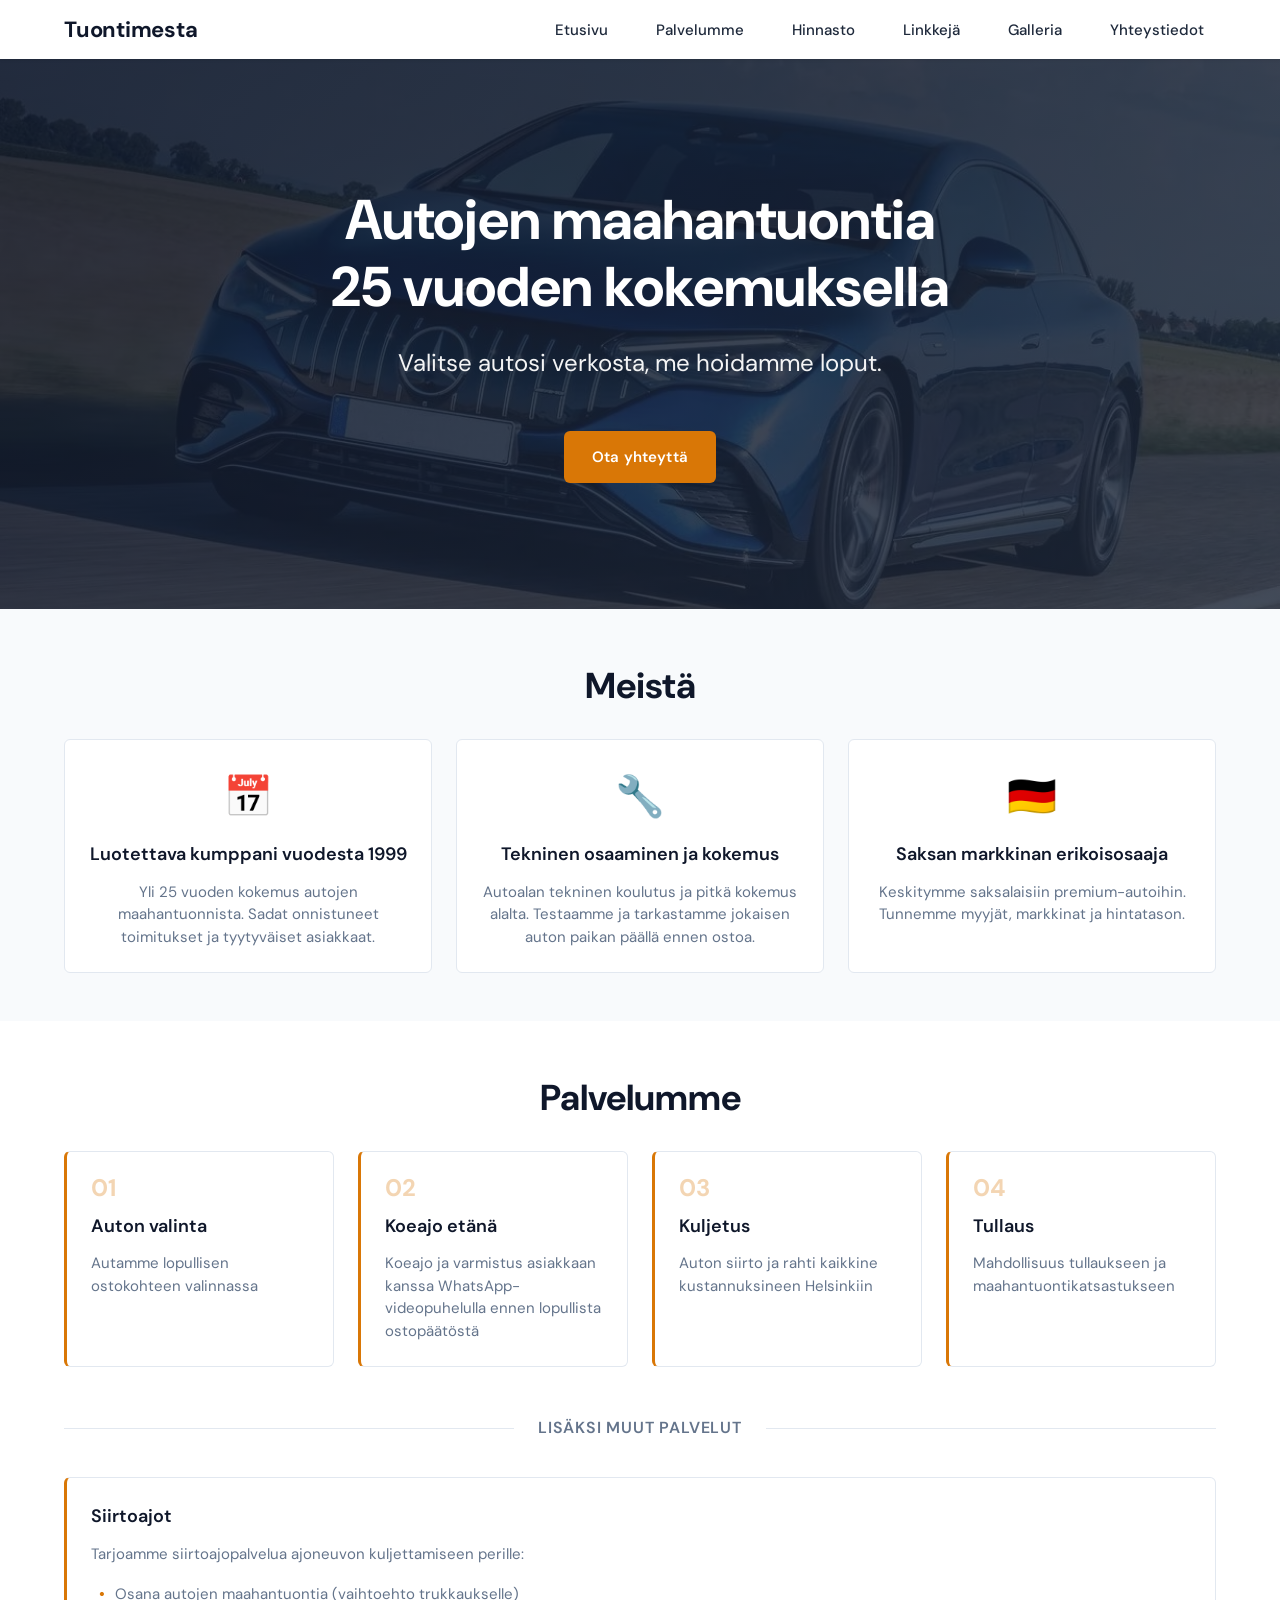
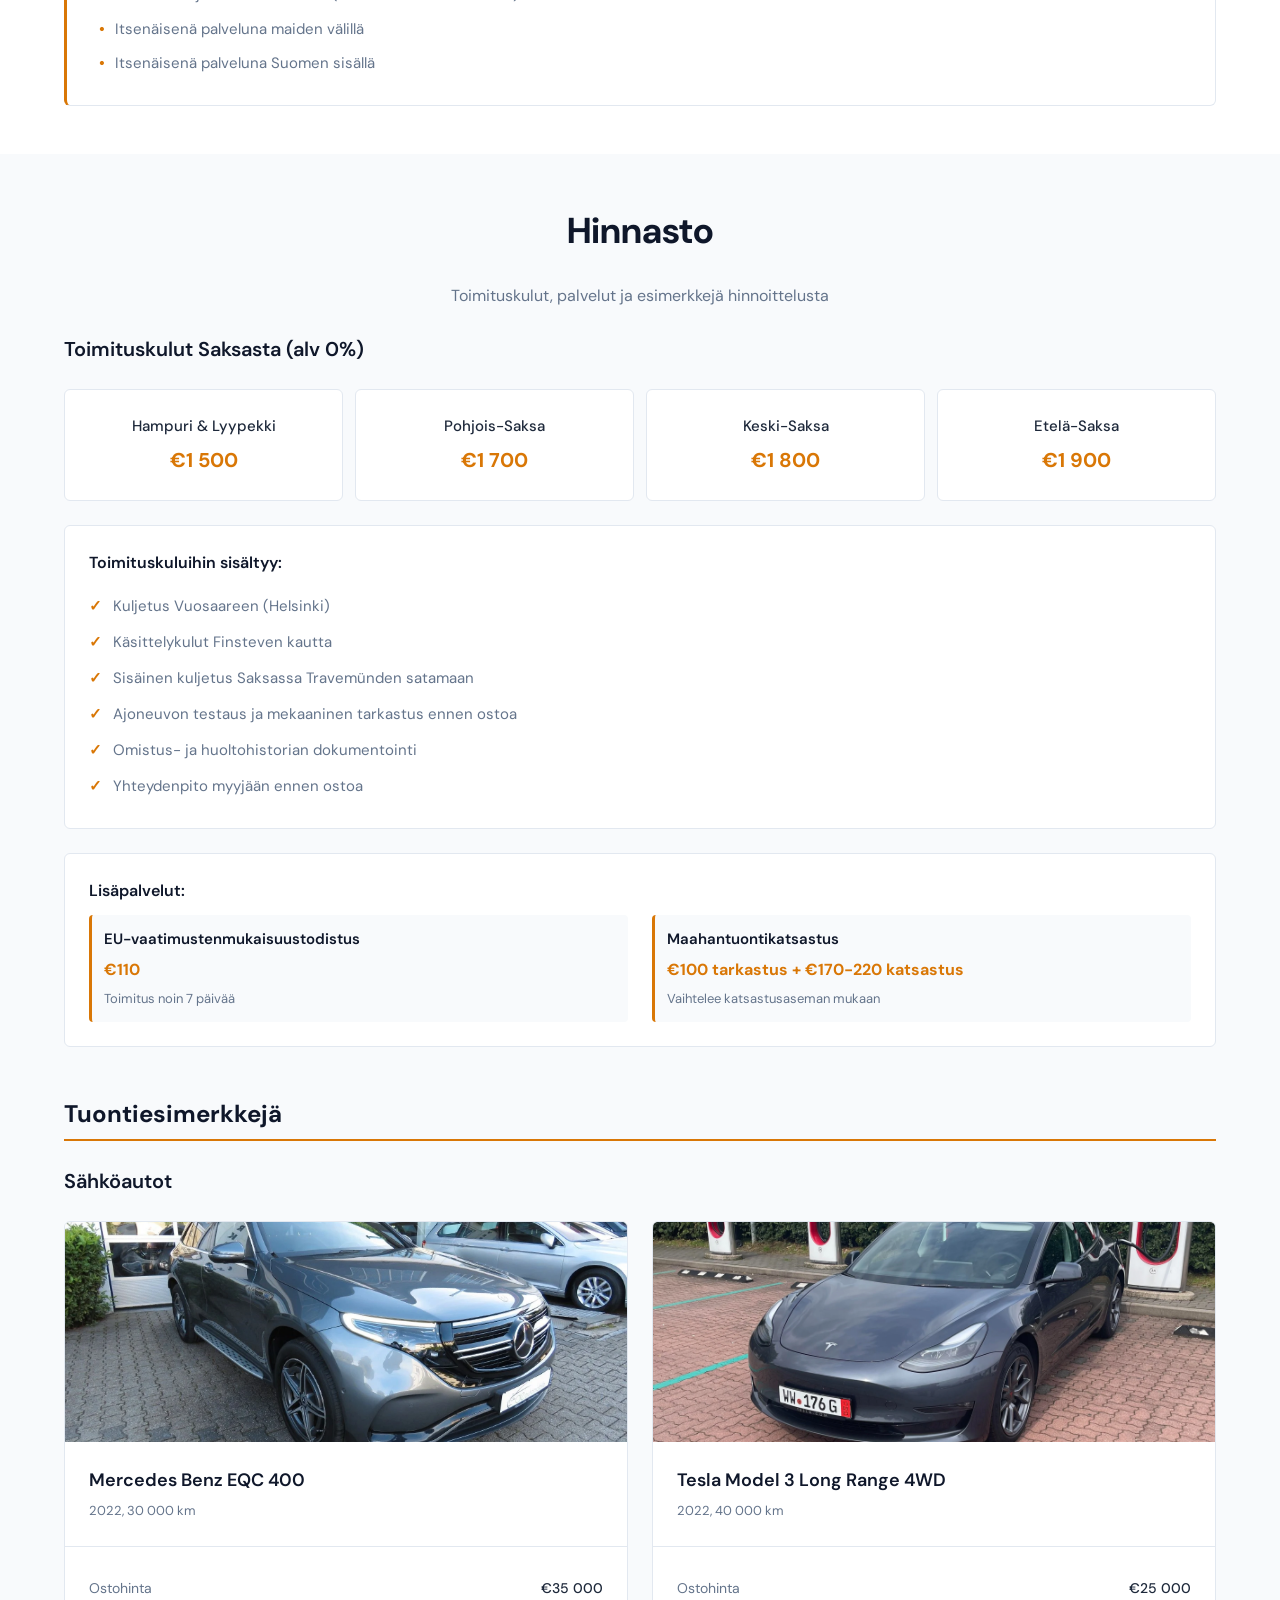
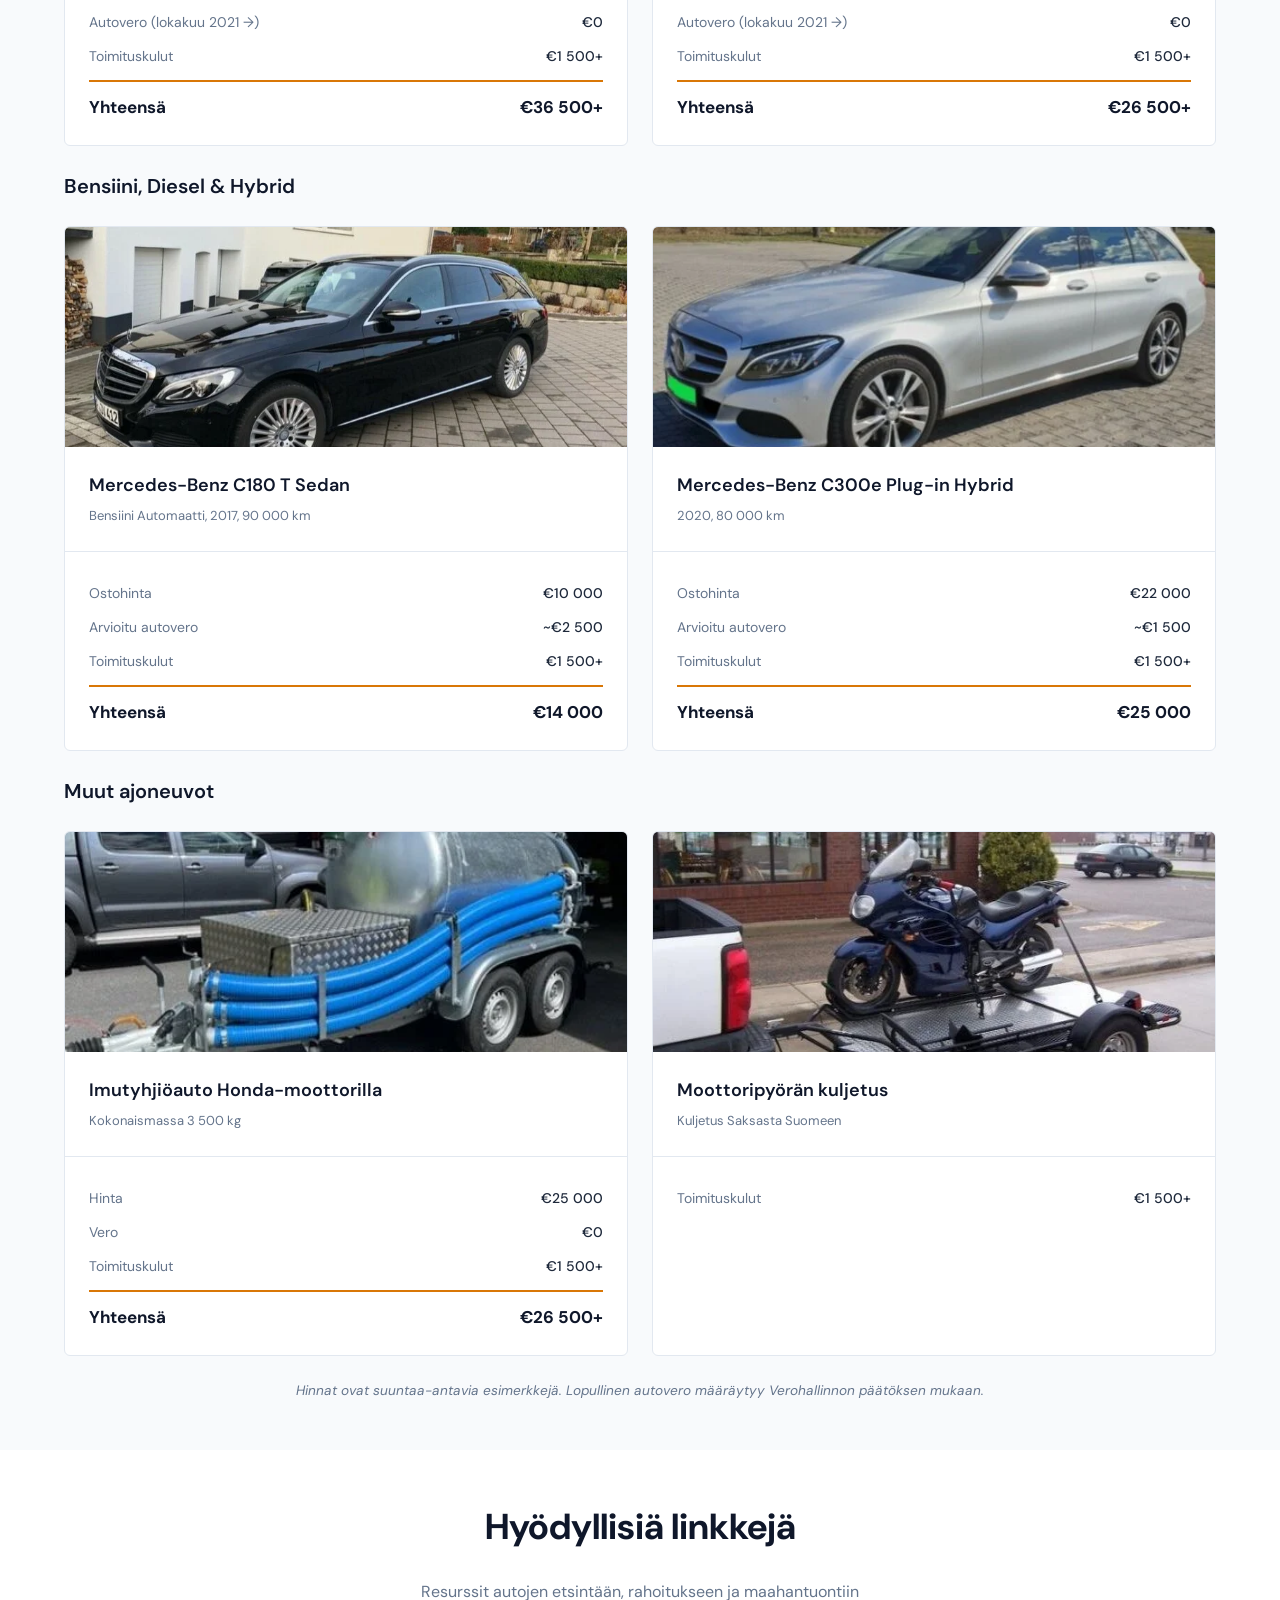
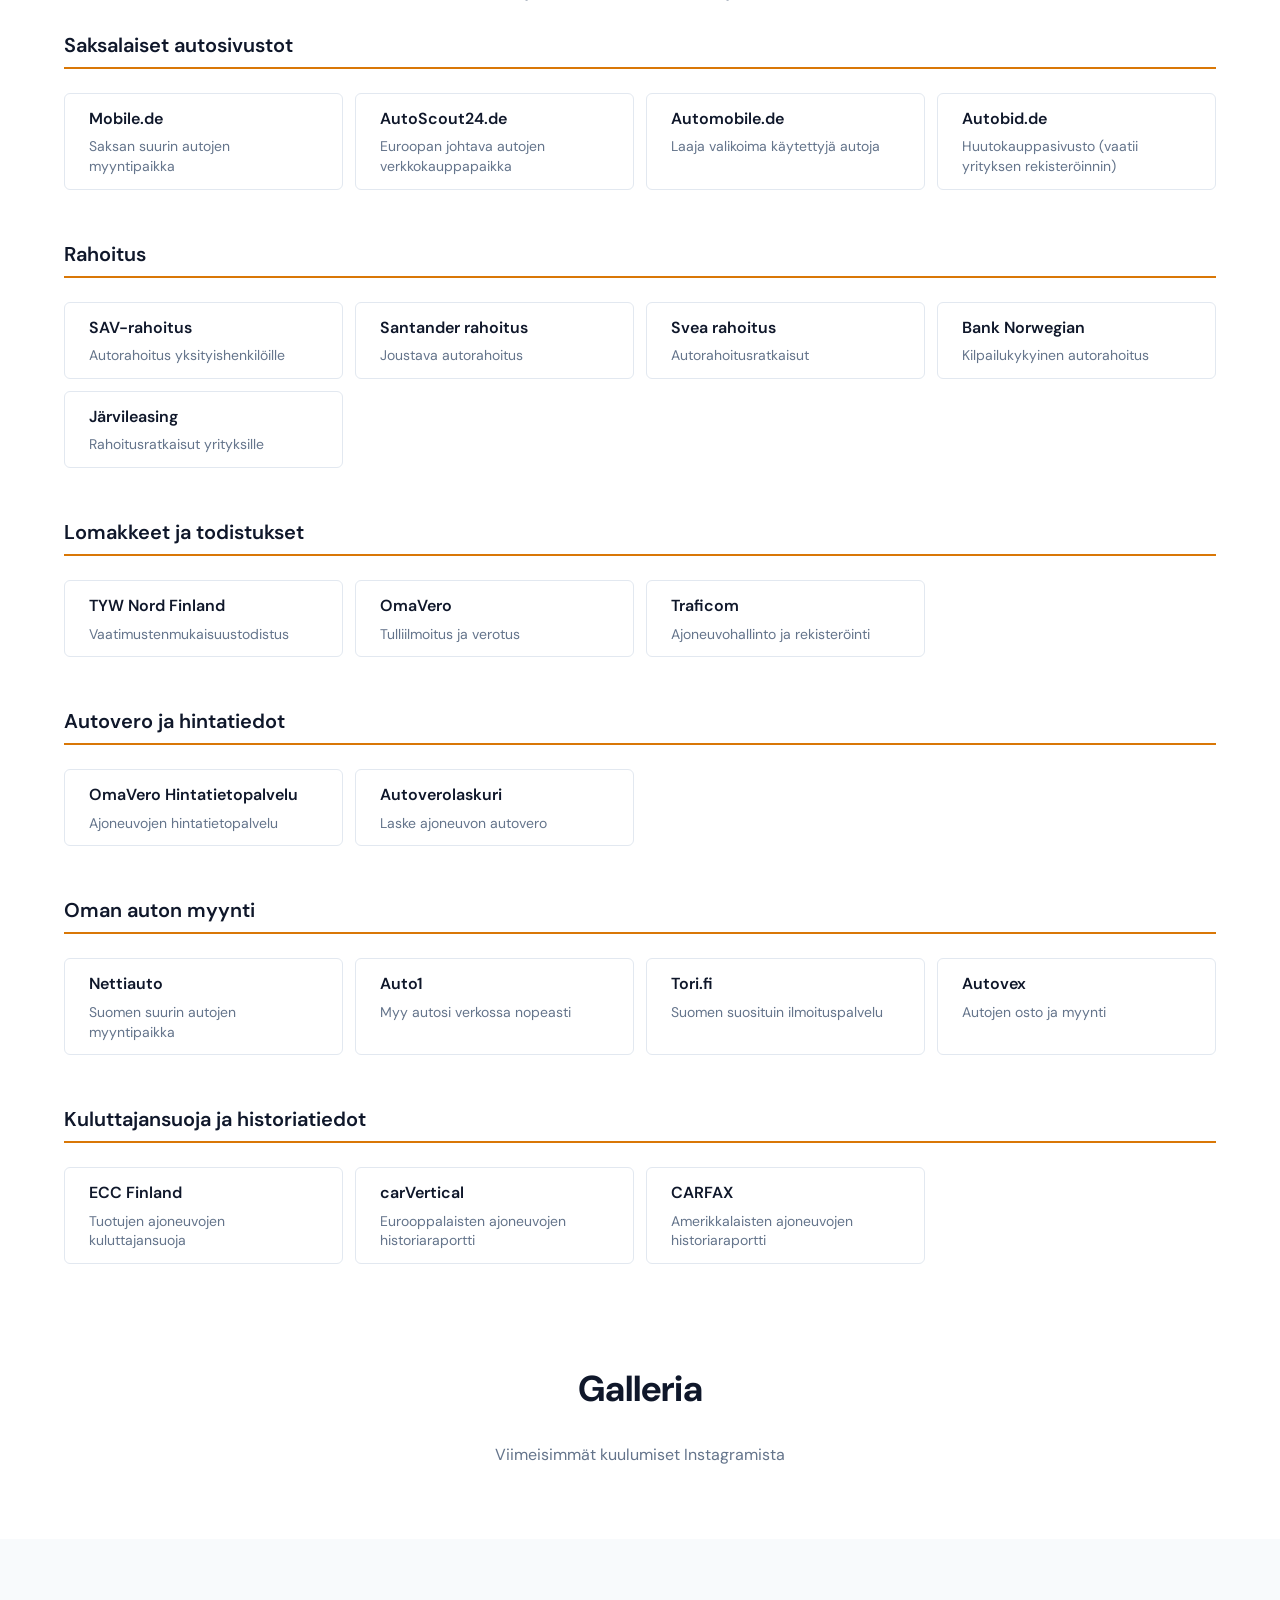
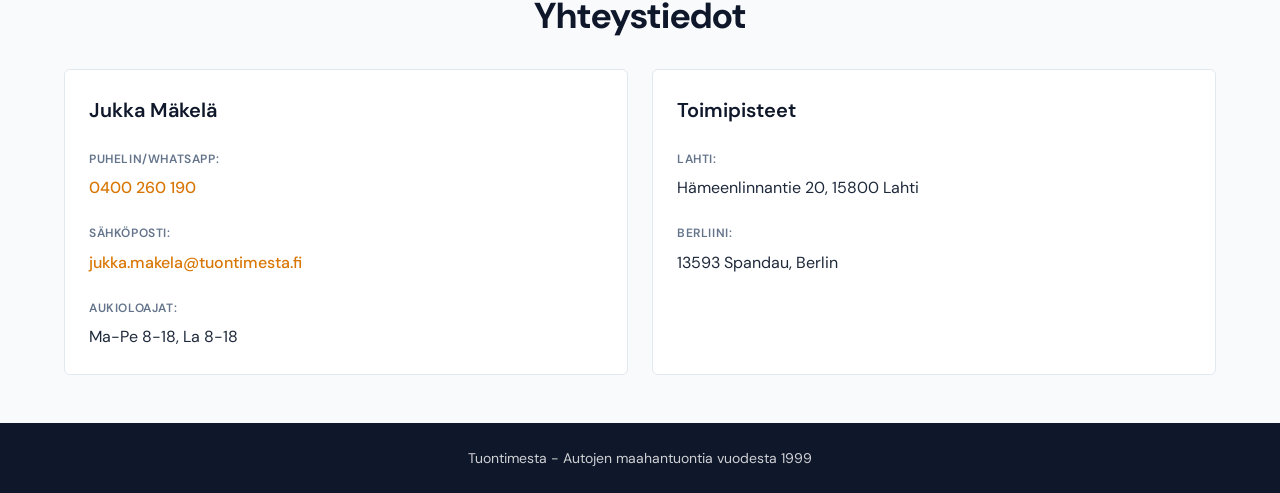
==== index.html @ 242cdb01 "Update pricing examples to match March 2026 market prices EQC 400, Tesla Model 3, C180 T prices adju" ====
<!DOCTYPE html>
<html lang="fi">
<head>
    <meta charset="UTF-8">
    <meta name="viewport" content="width=device-width, initial-scale=1.0">

    <!-- Primary Meta Tags -->
    <title>Tuontimesta - Autojen maahantuonti Saksasta | 25v kokemus | Lahti</title>
    <meta name="title" content="Tuontimesta - Autojen maahantuonti Saksasta | 25v kokemus | Lahti">
    <meta name="description" content="Ammattitaitoista autojen maahantuontia Saksasta vuodesta 1999. Tekninen osaaminen, paikan päällä tarkastus ja läpinäkyvä hinnoittelu. Sähköautot, Mercedes, BMW, Audi. Palvelut Lahdesta.">
    <meta name="keywords" content="autojen maahantuonti, autojen tuonti saksasta, saksalaiset autot, auton tuonti, mercedes tuonti, bmw tuonti, sähköautojen tuonti, autojen maahantuonti lahti, saksan autot, käytetyt autot saksasta">
    <meta name="author" content="Tuontimesta - Jukka Mäkelä">
    <meta name="robots" content="index, follow">
    <link rel="canonical" href="https://tuontimesta.fi/">

    <!-- Open Graph / Facebook -->
    <meta property="og:type" content="website">
    <meta property="og:url" content="https://tuontimesta.fi/">
    <meta property="og:title" content="Tuontimesta - Autojen maahantuonti Saksasta | 25v kokemus">
    <meta property="og:description" content="Ammattitaitoista autojen maahantuontia Saksasta vuodesta 1999. Tekninen osaaminen, paikan päällä tarkastus ja läpinäkyvä hinnoittelu.">
    <meta property="og:image" content="https://tuontimesta.fi/images/hero-mercedes-eqe.jpg">
    <meta property="og:locale" content="fi_FI">
    <meta property="og:site_name" content="Tuontimesta">

    <!-- Twitter -->
    <meta name="twitter:card" content="summary_large_image">
    <meta name="twitter:url" content="https://tuontimesta.fi/">
    <meta name="twitter:title" content="Tuontimesta - Autojen maahantuonti Saksasta | 25v kokemus">
    <meta name="twitter:description" content="Ammattitaitoista autojen maahantuontia Saksasta vuodesta 1999. Tekninen osaaminen, paikan päällä tarkastus ja läpinäkyvä hinnoittelu.">
    <meta name="twitter:image" content="https://tuontimesta.fi/images/hero-mercedes-eqe.jpg">

    <!-- Favicon -->
    <link rel="icon" type="image/svg+xml" href="favicon.svg">
    <link rel="alternate icon" href="favicon.svg">

    <!-- Stylesheets -->
    <link rel="stylesheet" href="styles.css">
    <link rel="preconnect" href="https://fonts.googleapis.com">
    <link rel="preconnect" href="https://fonts.gstatic.com" crossorigin>
    <link href="https://fonts.googleapis.com/css2?family=DM+Sans:opsz,wght@9..40,400;9..40,500;9..40,600;9..40,700&display=swap" rel="stylesheet">

    <!-- Analytics -->
    <script defer data-domain="tuontimesta.fi" src="https://plausible.emkel.xyz/js/script.outbound-links.js"></script>

    <!-- JSON-LD Structured Data -->
    <script type="application/ld+json">
    {
      "@context": "https://schema.org",
      "@type": "LocalBusiness",
      "name": "Tuontimesta",
      "description": "Autojen maahantuonti Saksasta. Yli 25 vuoden kokemus, tekninen osaaminen ja läpinäkyvä hinnoittelu.",
      "url": "https://tuontimesta.fi",
      "telephone": "+358400260190",
      "email": "jukka.makela@tuontimesta.fi",
      "address": {
        "@type": "PostalAddress",
        "streetAddress": "Hämeenlinnantie 20",
        "addressLocality": "Lahti",
        "postalCode": "15800",
        "addressCountry": "FI"
      },
      "geo": {
        "@type": "GeoCoordinates",
        "latitude": 60.9827,
        "longitude": 25.6612
      },
      "openingHoursSpecification": [
        {
          "@type": "OpeningHoursSpecification",
          "dayOfWeek": ["Monday", "Tuesday", "Wednesday", "Thursday", "Friday"],
          "opens": "08:00",
          "closes": "18:00"
        },
        {
          "@type": "OpeningHoursSpecification",
          "dayOfWeek": "Saturday",
          "opens": "08:00",
          "closes": "18:00"
        }
      ],
      "priceRange": "€€",
      "founder": {
        "@type": "Person",
        "name": "Jukka Mäkelä"
      },
      "foundingDate": "1999",
      "areaServed": {
        "@type": "Country",
        "name": "Finland"
      },
      "serviceArea": {
        "@type": "Country",
        "name": "Finland"
      },
      "hasOfferCatalog": {
        "@type": "OfferCatalog",
        "name": "Autojen maahantuontipalvelut",
        "itemListElement": [
          {
            "@type": "Offer",
            "itemOffered": {
              "@type": "Service",
              "name": "Autojen maahantuonti Saksasta",
              "description": "Kokonaisvaltainen palvelu autojen tuontiin Saksasta Suomeen"
            }
          },
          {
            "@type": "Offer",
            "itemOffered": {
              "@type": "Service",
              "name": "Siirtoajot",
              "description": "Siirtoajopalvelut maiden välillä ja Suomen sisällä"
            }
          }
        ]
      },
      "sameAs": [
        "https://www.instagram.com/tuontimesta"
      ]
    }
    </script>
    <script>
      (() => {
        const d=document,s=d.createElement("script");s.type="module";
        s.src="https://w.behold.so/widget.js";d.head.append(s);
      })();
    </script>
</head>
<body>
    <!-- Navigation -->
    <nav class="nav">
        <div class="container">
            <div class="nav-content">
                <a href="#" class="logo">Tuontimesta</a>
                <button class="nav-toggle" aria-label="Toggle navigation">
                    <span></span>
                    <span></span>
                    <span></span>
                </button>
                <ul class="nav-menu">
                    <li><a href="#home">Etusivu</a></li>
                    <li><a href="#services">Palvelumme</a></li>
                    <li><a href="#pricing">Hinnasto</a></li>
                    <li><a href="#links">Linkkejä</a></li>
                    <li><a href="#instagram">Galleria</a></li>
                    <li><a href="#contact">Yhteystiedot</a></li>
                </ul>
            </div>
        </div>
    </nav>

    <!-- Hero Section -->
    <section id="home" class="hero" style="background-image: url('images/hero-mercedes-eqe.jpg');">
        <div class="hero-overlay"></div>
        <div class="container">
            <div class="hero-content">
                <h1>Autojen maahantuontia<br>25 vuoden kokemuksella</h1>
                <p class="hero-subtitle">Valitse autosi verkosta, me hoidamme loput.</p>
                <a href="#contact" class="btn btn-primary">Ota yhteyttä</a>
            </div>
        </div>
    </section>

    <!-- About Section -->
    <section id="about" class="about">
        <div class="container">
            <h2>Meistä</h2>
            <div class="about-grid">
                <div class="about-card">
                    <div class="about-icon">📅</div>
                    <h3>Luotettava kumppani vuodesta 1999</h3>
                    <p>Yli 25 vuoden kokemus autojen maahantuonnista. Sadat onnistuneet toimitukset ja tyytyväiset asiakkaat.</p>
                </div>
                <div class="about-card">
                    <div class="about-icon">🔧</div>
                    <h3>Tekninen osaaminen ja kokemus</h3>
                    <p>Autoalan tekninen koulutus ja pitkä kokemus alalta. Testaamme ja tarkastamme jokaisen auton paikan päällä ennen ostoa.</p>
                </div>
                <div class="about-card">
                    <div class="about-icon">🇩🇪</div>
                    <h3>Saksan markkinan erikoisosaaja</h3>
                    <p>Keskitymme saksalaisiin premium-autoihin. Tunnemme myyjät, markkinat ja hintatason.</p>
                </div>
            </div>
        </div>
    </section>

    <!-- Services Section -->
    <section id="services" class="services">
        <div class="container">
            <h2>Palvelumme</h2>
            <div class="services-grid">
                <div class="service-card">
                    <div class="service-number">01</div>
                    <h3>Auton valinta</h3>
                    <p>Autamme lopullisen ostokohteen valinnassa</p>
                </div>
                <div class="service-card">
                    <div class="service-number">02</div>
                    <h3>Koeajo etänä</h3>
                    <p>Koeajo ja varmistus asiakkaan kanssa WhatsApp-videopuhelulla ennen lopullista ostopäätöstä</p>
                </div>
                <div class="service-card">
                    <div class="service-number">03</div>
                    <h3>Kuljetus</h3>
                    <p>Auton siirto ja rahti kaikkine kustannuksineen Helsinkiin</p>
                </div>
                <div class="service-card">
                    <div class="service-number">04</div>
                    <h3>Tullaus</h3>
                    <p>Mahdollisuus tullaukseen ja maahantuontikatsastukseen</p>
                </div>

                <!-- Additional Services Divider -->
                <div class="services-divider">
                    <h4>Lisäksi muut palvelut</h4>
                </div>

                <!-- Siirtoajot - Full Width -->
                <div class="service-card service-card-full">
                    <h3>Siirtoajot</h3>
                    <p>Tarjoamme siirtoajopalvelua ajoneuvon kuljettamiseen perille:</p>
                    <ul class="service-list">
                        <li>Osana autojen maahantuontia (vaihtoehto trukkaukselle)</li>
                        <li>Itsenäisenä palveluna maiden välillä</li>
                        <li>Itsenäisenä palveluna Suomen sisällä</li>
                    </ul>
                </div>
            </div>
        </div>
    </section>

    <!-- Pricing Section -->
    <section id="pricing" class="pricing">
        <div class="container">
            <h2>Hinnasto</h2>
            <p class="section-subtitle">Toimituskulut, palvelut ja esimerkkejä hinnoittelusta</p>

            <!-- Delivery Fees -->
            <div class="pricing-info">
                <h3 class="pricing-category">Toimituskulut Saksasta (alv 0%)</h3>
                <div class="delivery-grid">
                    <div class="delivery-card">
                        <div class="delivery-location">Hampuri & Lyypekki</div>
                        <div class="delivery-price">€1 500</div>
                    </div>
                    <div class="delivery-card">
                        <div class="delivery-location">Pohjois-Saksa</div>
                        <div class="delivery-price">€1 700</div>
                    </div>
                    <div class="delivery-card">
                        <div class="delivery-location">Keski-Saksa</div>
                        <div class="delivery-price">€1 800</div>
                    </div>
                    <div class="delivery-card">
                        <div class="delivery-location">Etelä-Saksa</div>
                        <div class="delivery-price">€1 900</div>
                    </div>
                </div>

                <div class="included-services">
                    <h4>Toimituskuluihin sisältyy:</h4>
                    <ul>
                        <li>Kuljetus Vuosaareen (Helsinki)</li>
                        <li>Käsittelykulut Finsteven kautta</li>
                        <li>Sisäinen kuljetus Saksassa Travemünden satamaan</li>
                        <li>Ajoneuvon testaus ja mekaaninen tarkastus ennen ostoa</li>
                        <li>Omistus- ja huoltohistorian dokumentointi</li>
                        <li>Yhteydenpito myyjään ennen ostoa</li>
                    </ul>
                </div>

                <div class="optional-services">
                    <h4>Lisäpalvelut:</h4>
                    <div class="optional-grid">
                        <div class="optional-card">
                            <h5>EU-vaatimustenmukaisuustodistus</h5>
                            <p class="optional-price">€110</p>
                            <p class="optional-note">Toimitus noin 7 päivää</p>
                        </div>
                        <div class="optional-card">
                            <h5>Maahantuontikatsastus</h5>
                            <p class="optional-price">€100 tarkastus + €170-220 katsastus</p>
                            <p class="optional-note">Vaihtelee katsastusaseman mukaan</p>
                        </div>
                    </div>
                </div>
            </div>

            <!-- Import Examples -->
            <div class="import-examples">
                <h3 class="pricing-section-title">Tuontiesimerkkejä</h3>

                <!-- Electric Vehicles -->
                <h4 class="pricing-category">Sähköautot</h4>
            <div class="pricing-grid">
                <div class="pricing-card">
                    <img src="images/eqc-400.jpg" alt="Mercedes Benz EQC 400 sähköauto maahantuonti Saksasta" class="vehicle-image">
                    <h4>Mercedes Benz EQC 400</h4>
                    <p class="vehicle-specs">2022, 30 000 km</p>
                    <div class="price-breakdown">
                        <div class="price-row">
                            <span>Ostohinta</span>
                            <span>€35 000</span>
                        </div>
                        <div class="price-row">
                            <span>Autovero (lokakuu 2021 →)</span>
                            <span>€0</span>
                        </div>
                        <div class="price-row">
                            <span>Toimituskulut</span>
                            <span>€1 500+</span>
                        </div>
                        <div class="price-total">
                            <span>Yhteensä</span>
                            <span>€36 500+</span>
                        </div>
                    </div>
                </div>

                <div class="pricing-card">
                    <img src="images/tesla-model3.jpg" alt="Tesla Model 3 Long Range 4WD sähköauto tuonti" class="vehicle-image">
                    <h4>Tesla Model 3 Long Range 4WD</h4>
                    <p class="vehicle-specs">2022, 40 000 km</p>
                    <div class="price-breakdown">
                        <div class="price-row">
                            <span>Ostohinta</span>
                            <span>€25 000</span>
                        </div>
                        <div class="price-row">
                            <span>Autovero (lokakuu 2021 →)</span>
                            <span>€0</span>
                        </div>
                        <div class="price-row">
                            <span>Toimituskulut</span>
                            <span>€1 500+</span>
                        </div>
                        <div class="price-total">
                            <span>Yhteensä</span>
                            <span>€26 500+</span>
                        </div>
                    </div>
                </div>
            </div>

                <!-- Petrol/Diesel/Hybrid -->
                <h4 class="pricing-category">Bensiini, Diesel & Hybrid</h4>
            <div class="pricing-grid">
                <div class="pricing-card">
                    <img src="images/c180-bensiini.jpg" alt="Mercedes-Benz C180 farmari maahantuonti Saksasta" class="vehicle-image">
                    <h4>Mercedes-Benz C180 T Sedan</h4>
                    <p class="vehicle-specs">Bensiini Automaatti, 2017, 90 000 km</p>
                    <div class="price-breakdown">
                        <div class="price-row">
                            <span>Ostohinta</span>
                            <span>€10 000</span>
                        </div>
                        <div class="price-row">
                            <span>Arvioitu autovero</span>
                            <span>~€2 500</span>
                        </div>
                        <div class="price-row">
                            <span>Toimituskulut</span>
                            <span>€1 500+</span>
                        </div>
                        <div class="price-total">
                            <span>Yhteensä</span>
                            <span>€14 000</span>
                        </div>
                    </div>
                </div>

                <div class="pricing-card">
                    <img src="images/c350-hybrid.jpg" alt="Mercedes-Benz C300e Plug-in Hybrid maahantuonti Saksasta" class="vehicle-image">
                    <h4>Mercedes-Benz C300e Plug-in Hybrid</h4>
                    <p class="vehicle-specs">2020, 80 000 km</p>
                    <div class="price-breakdown">
                        <div class="price-row">
                            <span>Ostohinta</span>
                            <span>€22 000</span>
                        </div>
                        <div class="price-row">
                            <span>Arvioitu autovero</span>
                            <span>~€1 500</span>
                        </div>
                        <div class="price-row">
                            <span>Toimituskulut</span>
                            <span>€1 500+</span>
                        </div>
                        <div class="price-total">
                            <span>Yhteensä</span>
                            <span>€25 000</span>
                        </div>
                    </div>
                </div>
            </div>

                <!-- Other Vehicles -->
                <h4 class="pricing-category">Muut ajoneuvot</h4>
            <div class="pricing-grid">
                <div class="pricing-card">
                    <img src="images/vacuum-truck.jpg" alt="Työkoneiden maahantuonti Saksasta - imutyhjiöauto" class="vehicle-image">
                    <h4>Imutyhjiöauto Honda-moottorilla</h4>
                    <p class="vehicle-specs">Kokonaismassa 3 500 kg</p>
                    <div class="price-breakdown">
                        <div class="price-row">
                            <span>Hinta</span>
                            <span>€25 000</span>
                        </div>
                        <div class="price-row">
                            <span>Vero</span>
                            <span>€0</span>
                        </div>
                        <div class="price-row">
                            <span>Toimituskulut</span>
                            <span>€1 500+</span>
                        </div>
                        <div class="price-total">
                            <span>Yhteensä</span>
                            <span>€26 500+</span>
                        </div>
                    </div>
                </div>

                <div class="pricing-card">
                    <img src="images/motorcycle-transport.jpg" alt="Moottoripyörien maahantuonti ja siirtoajot" class="vehicle-image">
                    <h4>Moottoripyörän kuljetus</h4>
                    <p class="vehicle-specs">Kuljetus Saksasta Suomeen</p>
                    <div class="price-breakdown">
                        <div class="price-row">
                            <span>Toimituskulut</span>
                            <span>€1 500+</span>
                        </div>
                    </div>
                </div>
            </div>
            </div>
            <p class="pricing-disclaimer">Hinnat ovat suuntaa-antavia esimerkkejä. Lopullinen autovero määräytyy Verohallinnon päätöksen mukaan.</p>
        </div>
    </section>

    <!-- Links Section -->
    <section id="links" class="links">
        <div class="container">
            <h2>Hyödyllisiä linkkejä</h2>
            <p class="section-subtitle">Resurssit autojen etsintään, rahoitukseen ja maahantuontiin</p>

            <!-- German Auto Websites -->
            <div class="links-category">
                <h3 class="links-category-title">Saksalaiset autosivustot</h3>
                <div class="links-grid">
                    <a href="https://www.mobile.de" target="_blank" rel="noopener" class="link-card">
                        <h4>Mobile.de</h4>
                        <p>Saksan suurin autojen myyntipaikka</p>
                    </a>
                    <a href="https://www.autoscout24.de" target="_blank" rel="noopener" class="link-card">
                        <h4>AutoScout24.de</h4>
                        <p>Euroopan johtava autojen verkkokauppapaikka</p>
                    </a>
                    <a href="https://www.automobile.de" target="_blank" rel="noopener" class="link-card">
                        <h4>Automobile.de</h4>
                        <p>Laaja valikoima käytettyjä autoja</p>
                    </a>
                    <a href="https://www.autobid.de" target="_blank" rel="noopener" class="link-card">
                        <h4>Autobid.de</h4>
                        <p>Huutokauppasivusto (vaatii yrityksen rekisteröinnin)</p>
                    </a>
                </div>
            </div>

            <!-- Financing -->
            <div class="links-category">
                <h3 class="links-category-title">Rahoitus</h3>
                <div class="links-grid">
                    <a href="https://www.sav-rahoitus.fi" target="_blank" rel="noopener" class="link-card">
                        <h4>SAV-rahoitus</h4>
                        <p>Autorahoitus yksityishenkilöille</p>
                    </a>
                    <a href="https://www.santanderconsumer.fi" target="_blank" rel="noopener" class="link-card">
                        <h4>Santander rahoitus</h4>
                        <p>Joustava autorahoitus</p>
                    </a>
                    <a href="https://www.svea.com/fi" target="_blank" rel="noopener" class="link-card">
                        <h4>Svea rahoitus</h4>
                        <p>Autorahoitusratkaisut</p>
                    </a>
                    <a href="https://www.banknorwegian.fi" target="_blank" rel="noopener" class="link-card">
                        <h4>Bank Norwegian</h4>
                        <p>Kilpailukykyinen autorahoitus</p>
                    </a>
                    <a href="https://www.jarvileasing.fi" target="_blank" rel="noopener" class="link-card">
                        <h4>Järvileasing</h4>
                        <p>Rahoitusratkaisut yrityksille</p>
                    </a>
                </div>
            </div>

            <!-- Forms and Certificates -->
            <div class="links-category">
                <h3 class="links-category-title">Lomakkeet ja todistukset</h3>
                <div class="links-grid">
                    <a href="https://www.tywnord.fi" target="_blank" rel="noopener" class="link-card">
                        <h4>TYW Nord Finland</h4>
                        <p>Vaatimustenmukaisuustodistus</p>
                    </a>
                    <a href="https://www.omavero.fi" target="_blank" rel="noopener" class="link-card">
                        <h4>OmaVero</h4>
                        <p>Tulliilmoitus ja verotus</p>
                    </a>
                    <a href="https://www.traficom.fi" target="_blank" rel="noopener" class="link-card">
                        <h4>Traficom</h4>
                        <p>Ajoneuvohallinto ja rekisteröinti</p>
                    </a>
                </div>
            </div>

            <!-- Vehicle Tax Information -->
            <div class="links-category">
                <h3 class="links-category-title">Autovero ja hintatiedot</h3>
                <div class="links-grid">
                    <a href="https://www.omavero.fi" target="_blank" rel="noopener" class="link-card">
                        <h4>OmaVero Hintatietopalvelu</h4>
                        <p>Ajoneuvojen hintatietopalvelu</p>
                    </a>
                    <a href="https://www.traficom.fi/fi/liikenne/tieliikenne/autoverolaskuri" target="_blank" rel="noopener" class="link-card">
                        <h4>Autoverolaskuri</h4>
                        <p>Laske ajoneuvon autovero</p>
                    </a>
                </div>
            </div>

            <!-- Selling Personal Vehicles -->
            <div class="links-category">
                <h3 class="links-category-title">Oman auton myynti</h3>
                <div class="links-grid">
                    <a href="https://www.nettiauto.com" target="_blank" rel="noopener" class="link-card">
                        <h4>Nettiauto</h4>
                        <p>Suomen suurin autojen myyntipaikka</p>
                    </a>
                    <a href="https://www.auto1.fi" target="_blank" rel="noopener" class="link-card">
                        <h4>Auto1</h4>
                        <p>Myy autosi verkossa nopeasti</p>
                    </a>
                    <a href="https://www.tori.fi" target="_blank" rel="noopener" class="link-card">
                        <h4>Tori.fi</h4>
                        <p>Suomen suosituin ilmoituspalvelu</p>
                    </a>
                    <a href="https://www.autovex.fi" target="_blank" rel="noopener" class="link-card">
                        <h4>Autovex</h4>
                        <p>Autojen osto ja myynti</p>
                    </a>
                </div>
            </div>

            <!-- Consumer Protection & Vehicle History -->
            <div class="links-category">
                <h3 class="links-category-title">Kuluttajansuoja ja historiatiedot</h3>
                <div class="links-grid">
                    <a href="https://www.ecc.fi" target="_blank" rel="noopener" class="link-card">
                        <h4>ECC Finland</h4>
                        <p>Tuotujen ajoneuvojen kuluttajansuoja</p>
                    </a>
                    <a href="https://www.carvertical.com" target="_blank" rel="noopener" class="link-card">
                        <h4>carVertical</h4>
                        <p>Eurooppalaisten ajoneuvojen historiaraportti</p>
                    </a>
                    <a href="https://www.carfax.eu" target="_blank" rel="noopener" class="link-card">
                        <h4>CARFAX</h4>
                        <p>Amerikkalaisten ajoneuvojen historiaraportti</p>
                    </a>
                </div>
            </div>
        </div>
    </section>

    <!-- Instagram Section -->
    <section id="instagram" class="instagram">
        <div class="container">
            <h2>Galleria</h2>
            <p class="section-subtitle">Viimeisimmät kuulumiset Instagramista</p>
            <behold-widget feed-id="9faNVlUuPsKF3Q3VGDGW"></behold-widget>
        </div>
    </section>

    <!-- Contact Section -->
    <section id="contact" class="contact">
        <div class="container">
            <h2>Yhteystiedot</h2>
            <div class="contact-grid">
                <div class="contact-card">
                    <h3>Jukka Mäkelä</h3>
                    <div class="contact-info">
                        <div class="contact-item">
                            <span class="contact-label">Puhelin/WhatsApp:</span>
                            <a href="tel:+358400260190">0400 260 190</a>
                        </div>
                        <div class="contact-item">
                            <span class="contact-label">Sähköposti:</span>
                            <a href="mailto:jukka.makela@tuontimesta.fi">jukka.makela@tuontimesta.fi</a>
                        </div>
                        <div class="contact-item">
                            <span class="contact-label">Aukioloajat:</span>
                            <span>Ma-Pe 8-18, La 8-18</span>
                        </div>
                    </div>
                </div>

                <div class="contact-card">
                    <h3>Toimipisteet</h3>
                    <div class="contact-info">
                        <div class="contact-item">
                            <span class="contact-label">Lahti:</span>
                            <span>Hämeenlinnantie 20, 15800 Lahti</span>
                        </div>
                        <div class="contact-item">
                            <span class="contact-label">Berliini:</span>
                            <span>13593 Spandau, Berlin</span>
                        </div>
                    </div>
                </div>
            </div>
        </div>
    </section>

    <!-- Footer -->
    <footer class="footer">
        <div class="container">
            <p>Tuontimesta - Autojen maahantuontia vuodesta 1999</p>
        </div>
    </footer>

    <script src="script.js"></script>
</body>
</html>
---- styles.css ----
/* ===================================
   CSS Variables
   =================================== */
:root {
    /* Colors - Modern Professional Palette */
    --color-primary: #0f172a;
    --color-primary-dark: #020617;
    --color-text: #1e293b;
    --color-text-light: #64748b;
    --color-bg: #ffffff;
    --color-bg-alt: #f8fafc;
    --color-border: #e2e8f0;
    --color-accent: #d97706;
    --color-accent-light: #fbbf24;

    /* Typography */
    --font-base: 'DM Sans', -apple-system, BlinkMacSystemFont, 'Segoe UI', sans-serif;
    --font-size-base: 16px;
    --line-height-base: 1.6;

    /* Spacing - Tighter */
    --spacing-xs: 0.375rem;
    --spacing-sm: 0.75rem;
    --spacing-md: 1.5rem;
    --spacing-lg: 3rem;
    --spacing-xl: 4.5rem;

    /* Layout */
    --container-width: 1200px;
    --border-radius: 6px;
    --transition: all 0.3s cubic-bezier(0.4, 0, 0.2, 1);
}

/* ===================================
   Reset & Base
   =================================== */
* {
    margin: 0;
    padding: 0;
    box-sizing: border-box;
}

html {
    scroll-behavior: smooth;
    font-size: var(--font-size-base);
}

body {
    font-family: var(--font-base);
    line-height: var(--line-height-base);
    color: var(--color-text);
    background-color: var(--color-bg);
    -webkit-font-smoothing: antialiased;
    -moz-osx-font-smoothing: grayscale;
}

img {
    max-width: 100%;
    height: auto;
    display: block;
}

a {
    color: inherit;
    text-decoration: none;
}

/* ===================================
   Utilities
   =================================== */
.container {
    max-width: var(--container-width);
    margin: 0 auto;
    padding: 0 var(--spacing-md);
}

/* ===================================
   Navigation
   =================================== */
.nav {
    position: sticky;
    top: 0;
    background: rgba(255, 255, 255, 0.95);
    backdrop-filter: blur(10px);
    box-shadow: 0 1px 3px rgba(0, 0, 0, 0.1);
    z-index: 1000;
}

.nav-content {
    display: flex;
    justify-content: space-between;
    align-items: center;
    padding: var(--spacing-sm) 0;
}

.logo {
    font-size: 1.375rem;
    font-weight: 700;
    color: var(--color-primary);
    letter-spacing: -0.01em;
}

.nav-menu {
    display: flex;
    gap: var(--spacing-md);
    list-style: none;
}

.nav-menu a {
    font-weight: 500;
    font-size: 0.9375rem;
    color: var(--color-text);
    transition: var(--transition);
    padding: var(--spacing-xs) var(--spacing-sm);
    border-radius: var(--border-radius);
}

.nav-menu a:hover {
    color: var(--color-accent);
    background-color: var(--color-bg-alt);
}

.nav-toggle {
    display: none;
    flex-direction: column;
    gap: 4px;
    background: none;
    border: none;
    cursor: pointer;
    padding: var(--spacing-xs);
}

.nav-toggle span {
    width: 24px;
    height: 2px;
    background-color: var(--color-text);
    transition: var(--transition);
}

/* ===================================
   Hero Section
   =================================== */
.hero {
    position: relative;
    min-height: 550px;
    display: flex;
    align-items: center;
    justify-content: center;
    background: var(--color-primary);
    background-size: cover;
    background-position: center;
    background-repeat: no-repeat;
    color: white;
    text-align: center;
    padding: var(--spacing-xl) var(--spacing-md);
    overflow: hidden;
}

.hero-overlay {
    position: absolute;
    inset: 0;
    background: linear-gradient(135deg, rgba(15, 23, 42, 0.88) 0%, rgba(30, 41, 59, 0.82) 100%);
}

.hero-content {
    position: relative;
    z-index: 1;
    max-width: 800px;
}

.hero h1 {
    font-size: clamp(2rem, 5vw, 3.5rem);
    font-weight: 700;
    line-height: 1.2;
    margin-bottom: var(--spacing-md);
}

.hero-subtitle {
    font-size: clamp(1.125rem, 2vw, 1.5rem);
    margin-bottom: var(--spacing-lg);
    opacity: 0.95;
}

.btn {
    display: inline-block;
    padding: 0.875rem 1.75rem;
    font-weight: 600;
    border-radius: var(--border-radius);
    transition: var(--transition);
    cursor: pointer;
    border: none;
    font-size: 0.9375rem;
    letter-spacing: 0.01em;
}

.btn-primary {
    background-color: var(--color-accent);
    color: white;
}

.btn-primary:hover {
    background-color: var(--color-accent-light);
    transform: translateY(-2px);
    box-shadow: 0 8px 16px rgba(217, 119, 6, 0.3);
}

/* ===================================
   Sections
   =================================== */
section {
    padding: var(--spacing-lg) 0;
}

section h2 {
    font-size: clamp(1.75rem, 4vw, 2.25rem);
    font-weight: 700;
    margin-bottom: var(--spacing-md);
    text-align: center;
    color: var(--color-primary);
}

.section-subtitle {
    text-align: center;
    color: var(--color-text-light);
    margin-bottom: var(--spacing-md);
    font-size: 1rem;
}

/* ===================================
   About Section
   =================================== */
.about {
    background-color: var(--color-bg-alt);
}

.about-grid {
    display: grid;
    grid-template-columns: repeat(auto-fit, minmax(260px, 1fr));
    gap: var(--spacing-md);
    margin-top: var(--spacing-md);
}

.about-card {
    background: white;
    padding: var(--spacing-md);
    border-radius: var(--border-radius);
    text-align: center;
    border: 1px solid var(--color-border);
    transition: var(--transition);
}

.about-card:hover {
    transform: translateY(-2px);
    border-color: var(--color-accent);
    box-shadow: 0 4px 12px rgba(217, 119, 6, 0.1);
}

.about-icon {
    font-size: 2.5rem;
    margin-bottom: var(--spacing-sm);
}

.about-card h3 {
    font-size: 1.125rem;
    font-weight: 600;
    margin-bottom: var(--spacing-sm);
    color: var(--color-primary);
}

.about-card p {
    color: var(--color-text-light);
    font-size: 0.9375rem;
    line-height: 1.5;
}

/* ===================================
   Services Section
   =================================== */
.services-grid {
    display: grid;
    grid-template-columns: repeat(auto-fit, minmax(240px, 1fr));
    gap: var(--spacing-md);
    margin-top: var(--spacing-md);
}

.service-card {
    background: white;
    padding: var(--spacing-md);
    border-radius: var(--border-radius);
    border: 1px solid var(--color-border);
    border-left: 3px solid var(--color-accent);
    transition: var(--transition);
}

.service-card:hover {
    border-left-width: 4px;
    transform: translateX(4px);
    box-shadow: 0 4px 12px rgba(217, 119, 6, 0.1);
}

.service-number {
    font-size: 1.5rem;
    font-weight: 700;
    color: var(--color-accent);
    opacity: 0.3;
    margin-bottom: var(--spacing-sm);
    line-height: 1;
}

.service-card h3 {
    font-size: 1.125rem;
    font-weight: 600;
    margin-bottom: var(--spacing-sm);
    color: var(--color-primary);
}

.service-card p {
    color: var(--color-text-light);
    font-size: 0.9375rem;
    line-height: 1.5;
}

.service-card-full {
    grid-column: 1 / -1;
}

.service-list {
    list-style: none;
    padding: 0;
    margin: var(--spacing-sm) 0 0 0;
}

.service-list li {
    padding: var(--spacing-xs) 0;
    padding-left: 1.5rem;
    position: relative;
    color: var(--color-text-light);
    font-size: 0.9375rem;
    line-height: 1.5;
}

.service-list li::before {
    content: "•";
    position: absolute;
    left: 0.5rem;
    color: var(--color-accent);
    font-weight: 700;
}

.services-divider {
    grid-column: 1 / -1;
    text-align: center;
    margin: var(--spacing-md) 0 var(--spacing-sm);
    position: relative;
}

.services-divider::before {
    content: '';
    position: absolute;
    top: 50%;
    left: 0;
    right: 0;
    height: 1px;
    background: var(--color-border);
}

.services-divider h4 {
    display: inline-block;
    background: var(--color-bg);
    padding: 0 var(--spacing-md);
    position: relative;
    font-size: 1rem;
    font-weight: 600;
    color: var(--color-text-light);
    text-transform: uppercase;
    letter-spacing: 0.05em;
}

/* ===================================
   Pricing Section
   =================================== */
.pricing {
    background-color: var(--color-bg-alt);
}

.pricing-info {
    margin-bottom: var(--spacing-lg);
}

.delivery-grid {
    display: grid;
    grid-template-columns: repeat(auto-fit, minmax(140px, 1fr));
    gap: var(--spacing-sm);
    margin-bottom: var(--spacing-md);
}

.delivery-card {
    background: white;
    padding: var(--spacing-md);
    border-radius: var(--border-radius);
    border: 1px solid var(--color-border);
    text-align: center;
    transition: var(--transition);
}

.delivery-card:hover {
    border-color: var(--color-accent);
    transform: translateY(-2px);
}

.delivery-location {
    font-size: 0.9375rem;
    font-weight: 500;
    color: var(--color-text);
    margin-bottom: var(--spacing-xs);
}

.delivery-price {
    font-size: 1.25rem;
    font-weight: 700;
    color: var(--color-accent);
}

.included-services,
.optional-services {
    background: white;
    padding: var(--spacing-md);
    border-radius: var(--border-radius);
    border: 1px solid var(--color-border);
    margin-bottom: var(--spacing-md);
}

.included-services h4,
.optional-services h4 {
    font-size: 1rem;
    font-weight: 600;
    color: var(--color-primary);
    margin-bottom: var(--spacing-sm);
}

.included-services ul {
    list-style: none;
    padding: 0;
    margin: 0;
}

.included-services li {
    padding: var(--spacing-xs) 0;
    padding-left: 1.5rem;
    position: relative;
    color: var(--color-text-light);
    font-size: 0.9375rem;
}

.included-services li::before {
    content: "✓";
    position: absolute;
    left: 0;
    color: var(--color-accent);
    font-weight: 700;
}

.optional-grid {
    display: grid;
    grid-template-columns: repeat(auto-fit, minmax(240px, 1fr));
    gap: var(--spacing-md);
}

.optional-card {
    padding: var(--spacing-sm);
    border-left: 3px solid var(--color-accent);
    background: var(--color-bg-alt);
    border-radius: 4px;
}

.optional-card h5 {
    font-size: 0.9375rem;
    font-weight: 600;
    color: var(--color-primary);
    margin-bottom: var(--spacing-xs);
}

.optional-price {
    font-size: 1rem;
    font-weight: 700;
    color: var(--color-accent);
    margin-bottom: var(--spacing-xs);
}

.optional-note {
    font-size: 0.8125rem;
    color: var(--color-text-light);
    margin: 0;
}

.import-examples {
    margin-top: var(--spacing-lg);
}

.pricing-section-title {
    font-size: 1.5rem;
    font-weight: 700;
    color: var(--color-primary);
    margin-bottom: var(--spacing-md);
    padding-bottom: var(--spacing-xs);
    border-bottom: 2px solid var(--color-accent);
}

.pricing-category {
    font-size: 1.25rem;
    font-weight: 600;
    margin: var(--spacing-md) 0 var(--spacing-md);
    color: var(--color-primary);
}

.pricing-category:first-of-type {
    margin-top: 0;
}

.pricing-grid {
    display: grid;
    grid-template-columns: repeat(auto-fit, minmax(300px, 1fr));
    gap: var(--spacing-md);
    margin-bottom: var(--spacing-md);
}

.pricing-card {
    background: white;
    padding: 0;
    border-radius: var(--border-radius);
    border: 1px solid var(--color-border);
    transition: var(--transition);
    overflow: hidden;
}

.pricing-card:hover {
    border-color: var(--color-accent);
    box-shadow: 0 4px 12px rgba(217, 119, 6, 0.1);
    transform: translateY(-2px);
}

.vehicle-image {
    width: 100%;
    height: 220px;
    object-fit: cover;
    display: block;
}

.pricing-card h4 {
    font-size: 1.125rem;
    font-weight: 600;
    margin-bottom: var(--spacing-xs);
    padding: var(--spacing-md) var(--spacing-md) 0;
    color: var(--color-primary);
}

.vehicle-specs {
    color: var(--color-text-light);
    font-size: 0.8125rem;
    margin-bottom: var(--spacing-md);
    padding: 0 var(--spacing-md);
}

.price-breakdown {
    border-top: 1px solid var(--color-border);
    padding: var(--spacing-md);
}

.price-row {
    display: flex;
    justify-content: space-between;
    padding: 0.375rem 0;
    color: var(--color-text-light);
    font-size: 0.875rem;
}

.price-row span:last-child {
    font-weight: 500;
    color: var(--color-text);
}

.price-total {
    display: flex;
    justify-content: space-between;
    padding: var(--spacing-sm) 0 0;
    margin-top: var(--spacing-xs);
    border-top: 2px solid var(--color-accent);
    font-weight: 700;
    font-size: 1.0625rem;
    color: var(--color-primary);
}

.pricing-disclaimer {
    margin-top: var(--spacing-md);
    font-size: 0.85rem;
    color: var(--color-text-light);
    text-align: center;
    font-style: italic;
}

/* ===================================
   Links Section
   =================================== */
.links-category {
    margin-bottom: var(--spacing-lg);
}

.links-category:last-of-type {
    margin-bottom: 0;
}

.links-category-title {
    font-size: 1.25rem;
    font-weight: 600;
    color: var(--color-primary);
    margin-bottom: var(--spacing-md);
    padding-bottom: var(--spacing-xs);
    border-bottom: 2px solid var(--color-accent);
}

.links-grid {
    display: grid;
    grid-template-columns: repeat(auto-fill, minmax(240px, 1fr));
    gap: var(--spacing-sm);
}

.link-card {
    background: white;
    padding: var(--spacing-sm) var(--spacing-md);
    border-radius: var(--border-radius);
    transition: var(--transition);
    border: 1px solid var(--color-border);
    display: block;
}

.link-card:hover {
    border-color: var(--color-accent);
    transform: translateY(-2px);
    box-shadow: 0 4px 12px rgba(217, 119, 6, 0.1);
}

.link-card h4 {
    font-size: 1rem;
    font-weight: 600;
    margin-bottom: var(--spacing-xs);
    color: var(--color-primary);
}

.link-card p {
    color: var(--color-text-light);
    font-size: 0.875rem;
    line-height: 1.4;
    margin: 0;
}

/* ===================================
   Instagram Section
   =================================== */
.instagram behold-widget {
    margin-top: var(--spacing-md);
}

/* ===================================
   Contact Section
   =================================== */
.contact {
    background-color: var(--color-bg-alt);
}

.contact-grid {
    display: grid;
    grid-template-columns: repeat(auto-fit, minmax(280px, 1fr));
    gap: var(--spacing-md);
    margin-top: var(--spacing-md);
}

.contact-card {
    background: white;
    padding: var(--spacing-md);
    border-radius: var(--border-radius);
    border: 1px solid var(--color-border);
}

.contact-card h3 {
    font-size: 1.25rem;
    font-weight: 600;
    margin-bottom: var(--spacing-md);
    color: var(--color-primary);
}

.contact-info {
    display: flex;
    flex-direction: column;
    gap: var(--spacing-md);
}

.contact-item {
    display: flex;
    flex-direction: column;
    gap: var(--spacing-xs);
}

.contact-label {
    font-weight: 600;
    font-size: 0.75rem;
    color: var(--color-text-light);
    text-transform: uppercase;
    letter-spacing: 0.05em;
}

.contact-item a {
    color: var(--color-accent);
    font-weight: 500;
    transition: var(--transition);
}

.contact-item a:hover {
    color: var(--color-accent-light);
}

/* ===================================
   Footer
   =================================== */
.footer {
    background-color: var(--color-primary);
    color: white;
    text-align: center;
    padding: var(--spacing-md) 0;
}

.footer p {
    opacity: 0.8;
    font-size: 0.875rem;
}

/* ===================================
   Responsive Design
   =================================== */
@media (max-width: 768px) {
    .nav-toggle {
        display: flex;
    }

    .nav-menu {
        display: none;
        position: absolute;
        top: 100%;
        left: 0;
        right: 0;
        flex-direction: column;
        background: white;
        box-shadow: 0 2px 8px rgba(0, 0, 0, 0.1);
        padding: var(--spacing-sm);
    }

    .nav-menu.active {
        display: flex;
    }

    .hero {
        min-height: 480px;
        padding: var(--spacing-lg) var(--spacing-md);
    }

    section {
        padding: var(--spacing-md) 0;
    }

    .about-grid,
    .services-grid,
    .pricing-grid,
    .links-grid,
    .contact-grid {
        grid-template-columns: 1fr;
    }
}

@media (max-width: 480px) {
    :root {
        --spacing-lg: 2.5rem;
        --spacing-xl: 3.5rem;
    }

    .container {
        padding: 0 var(--spacing-sm);
    }

    .hero h1 {
        font-size: 1.75rem;
    }
}
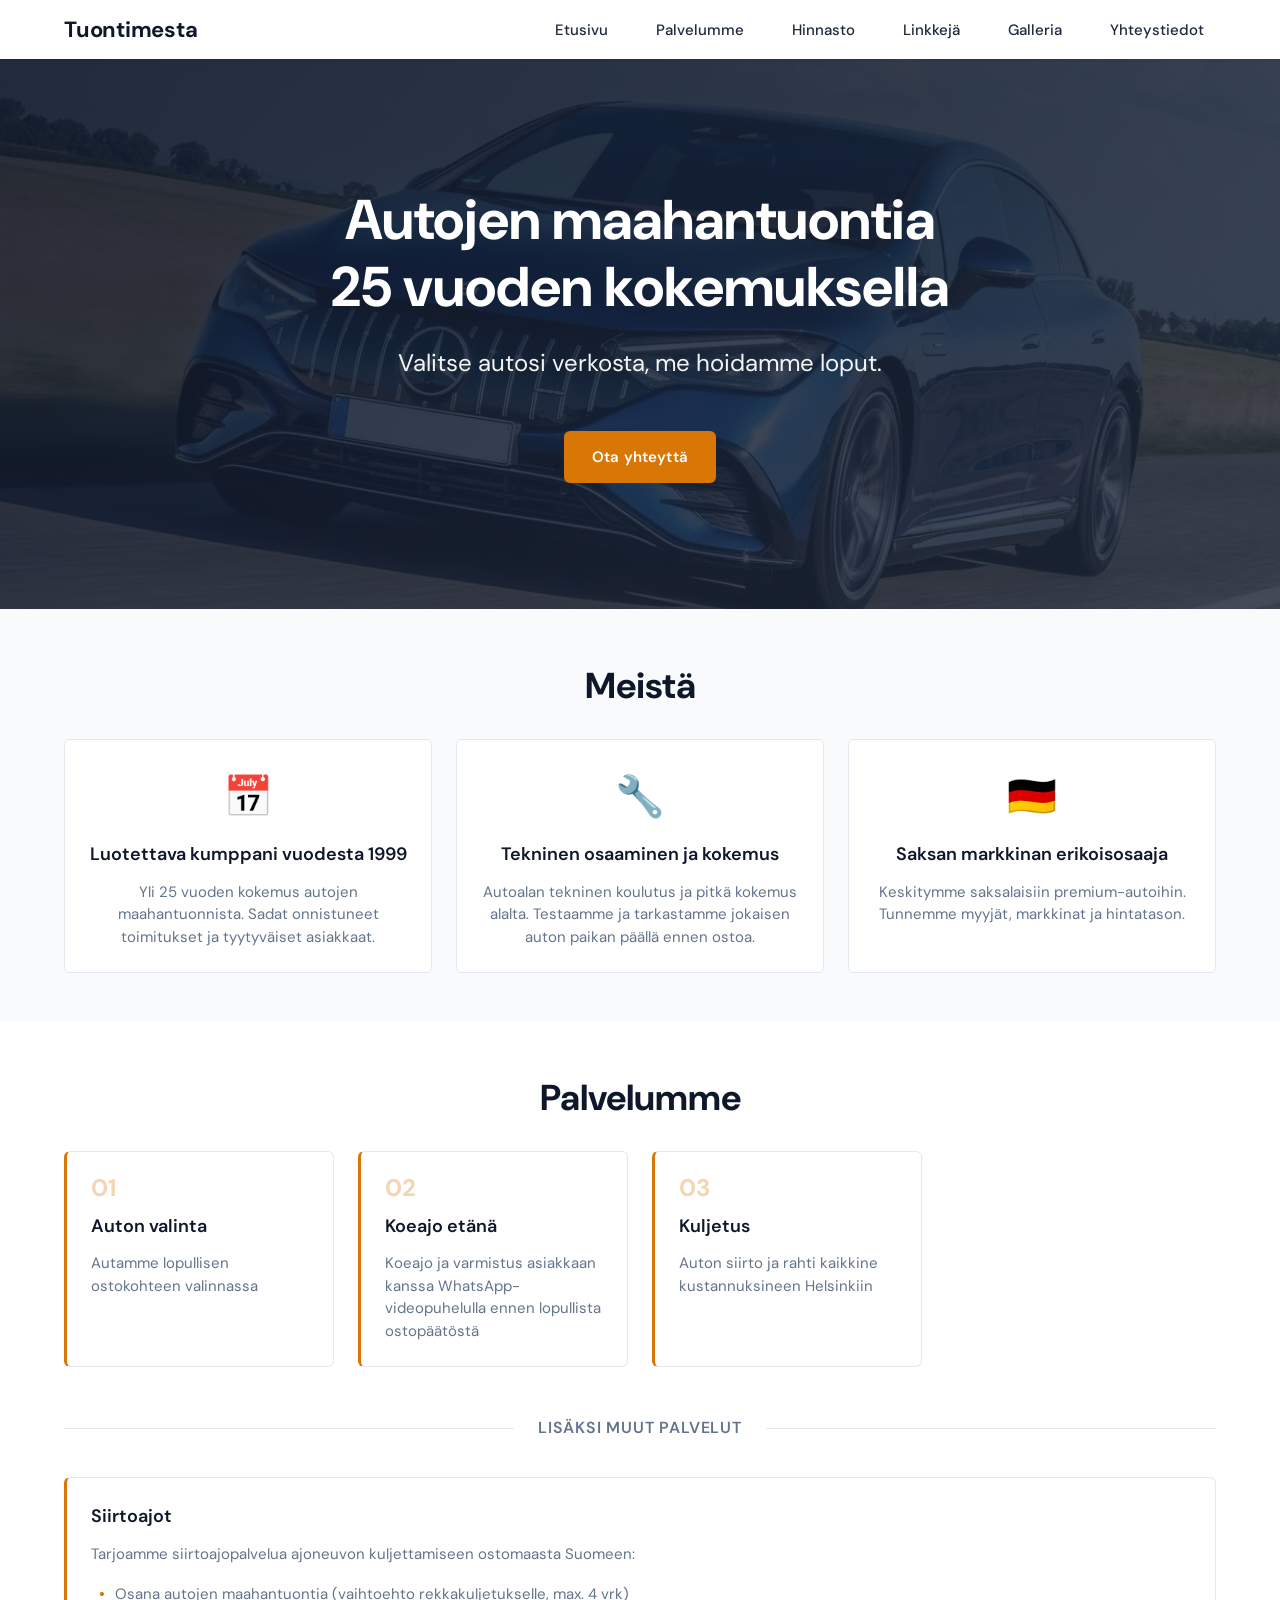
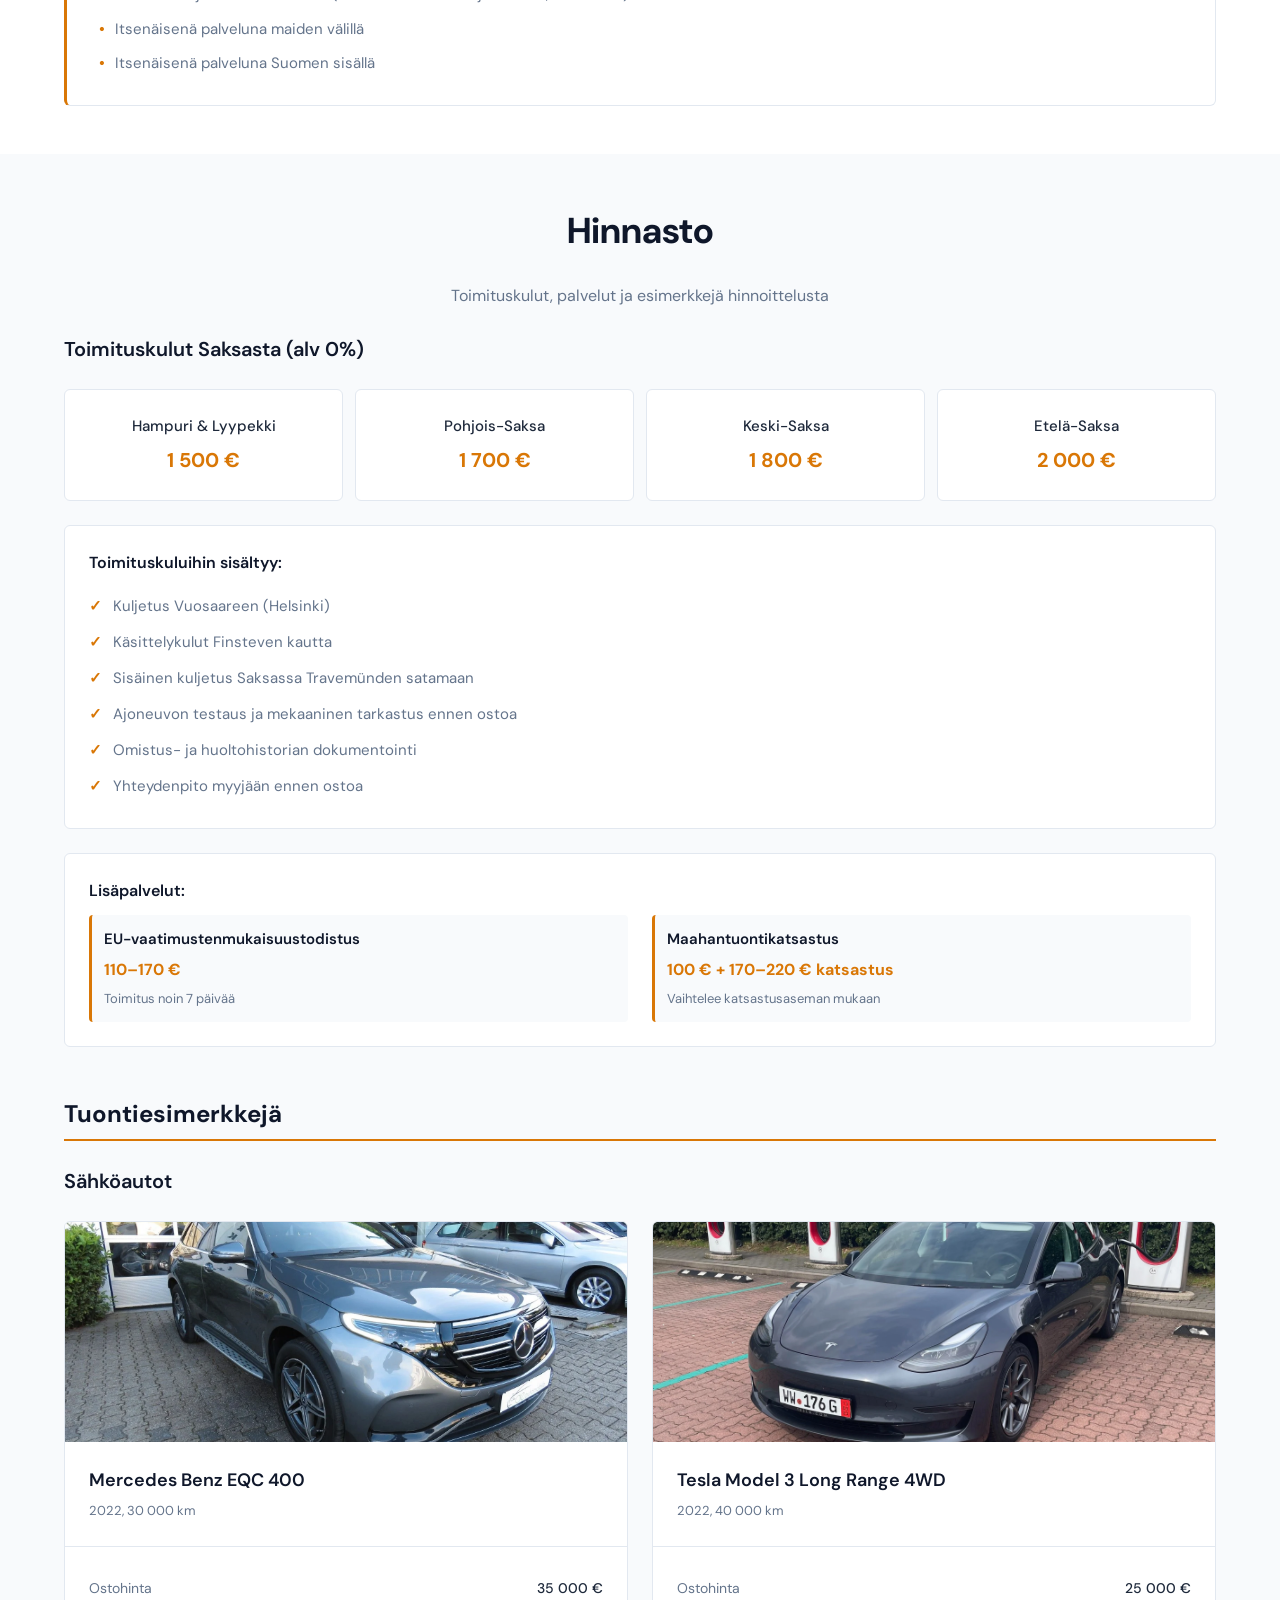
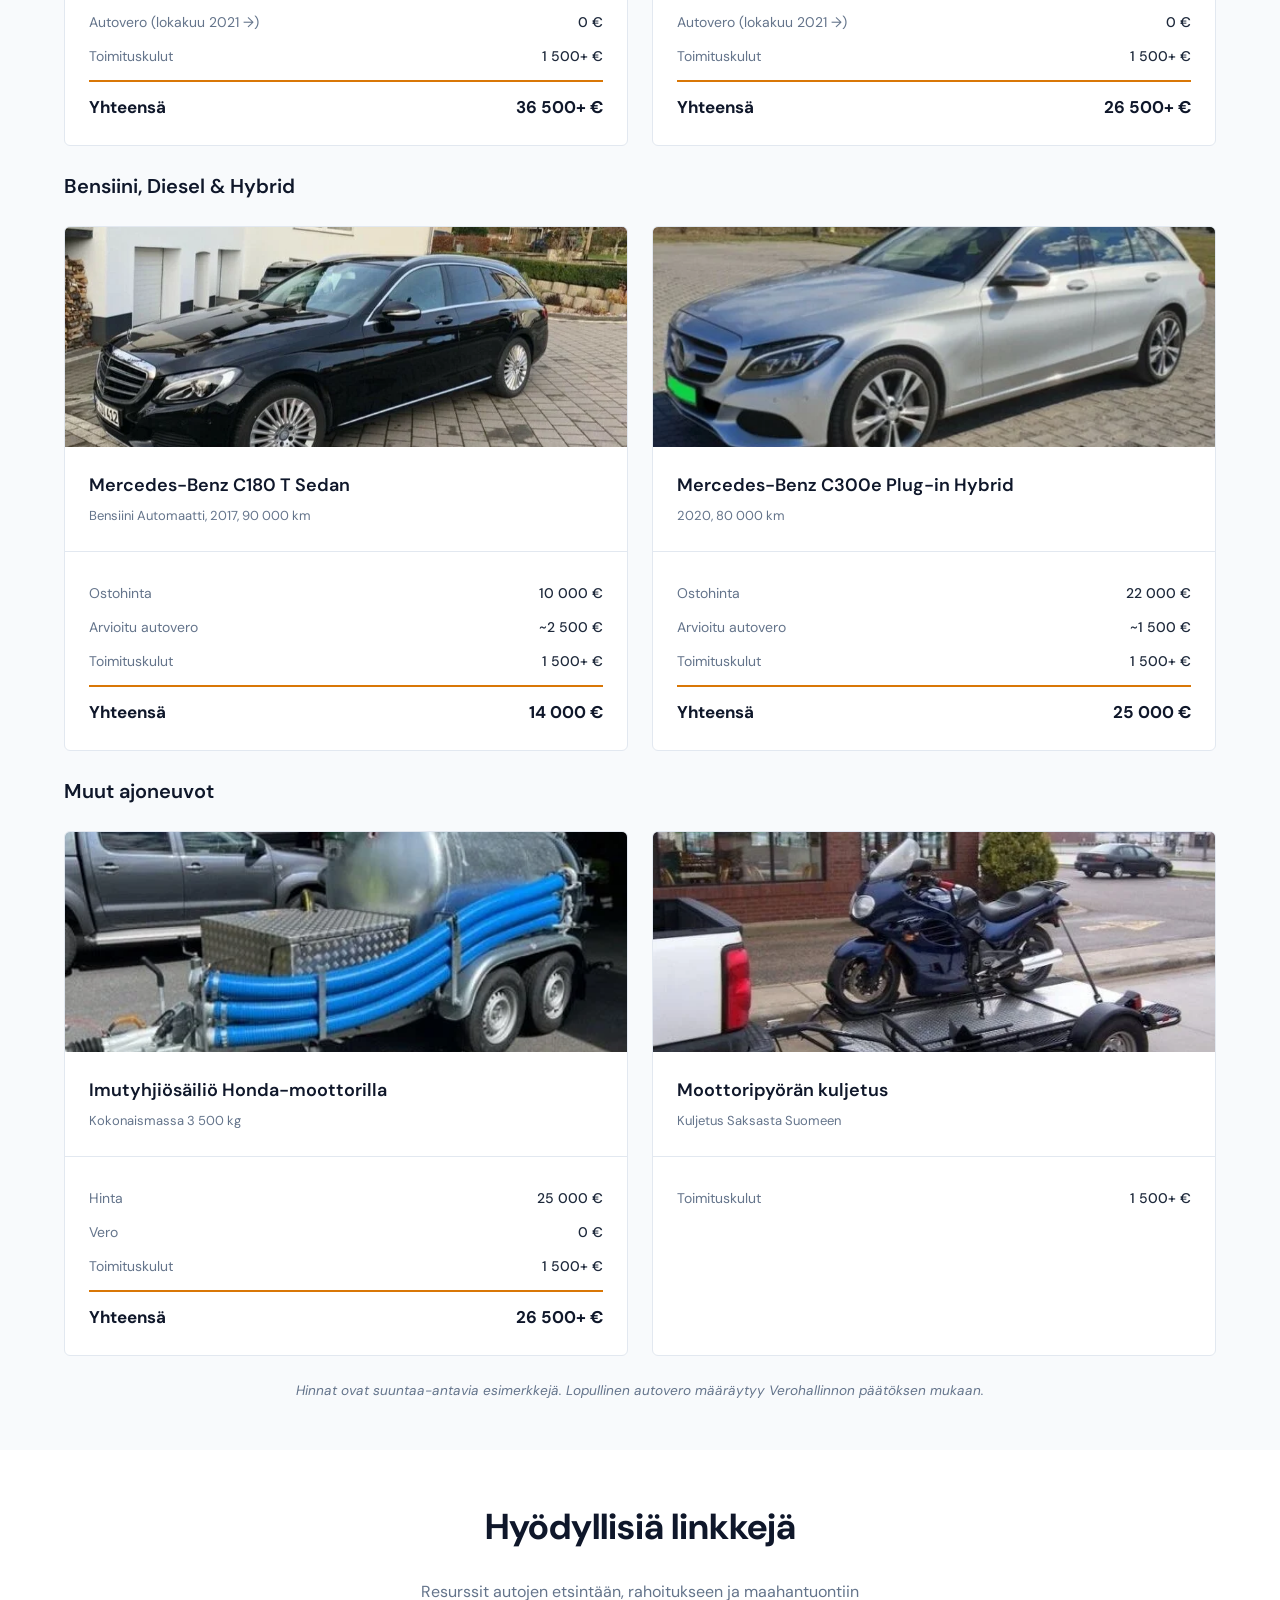
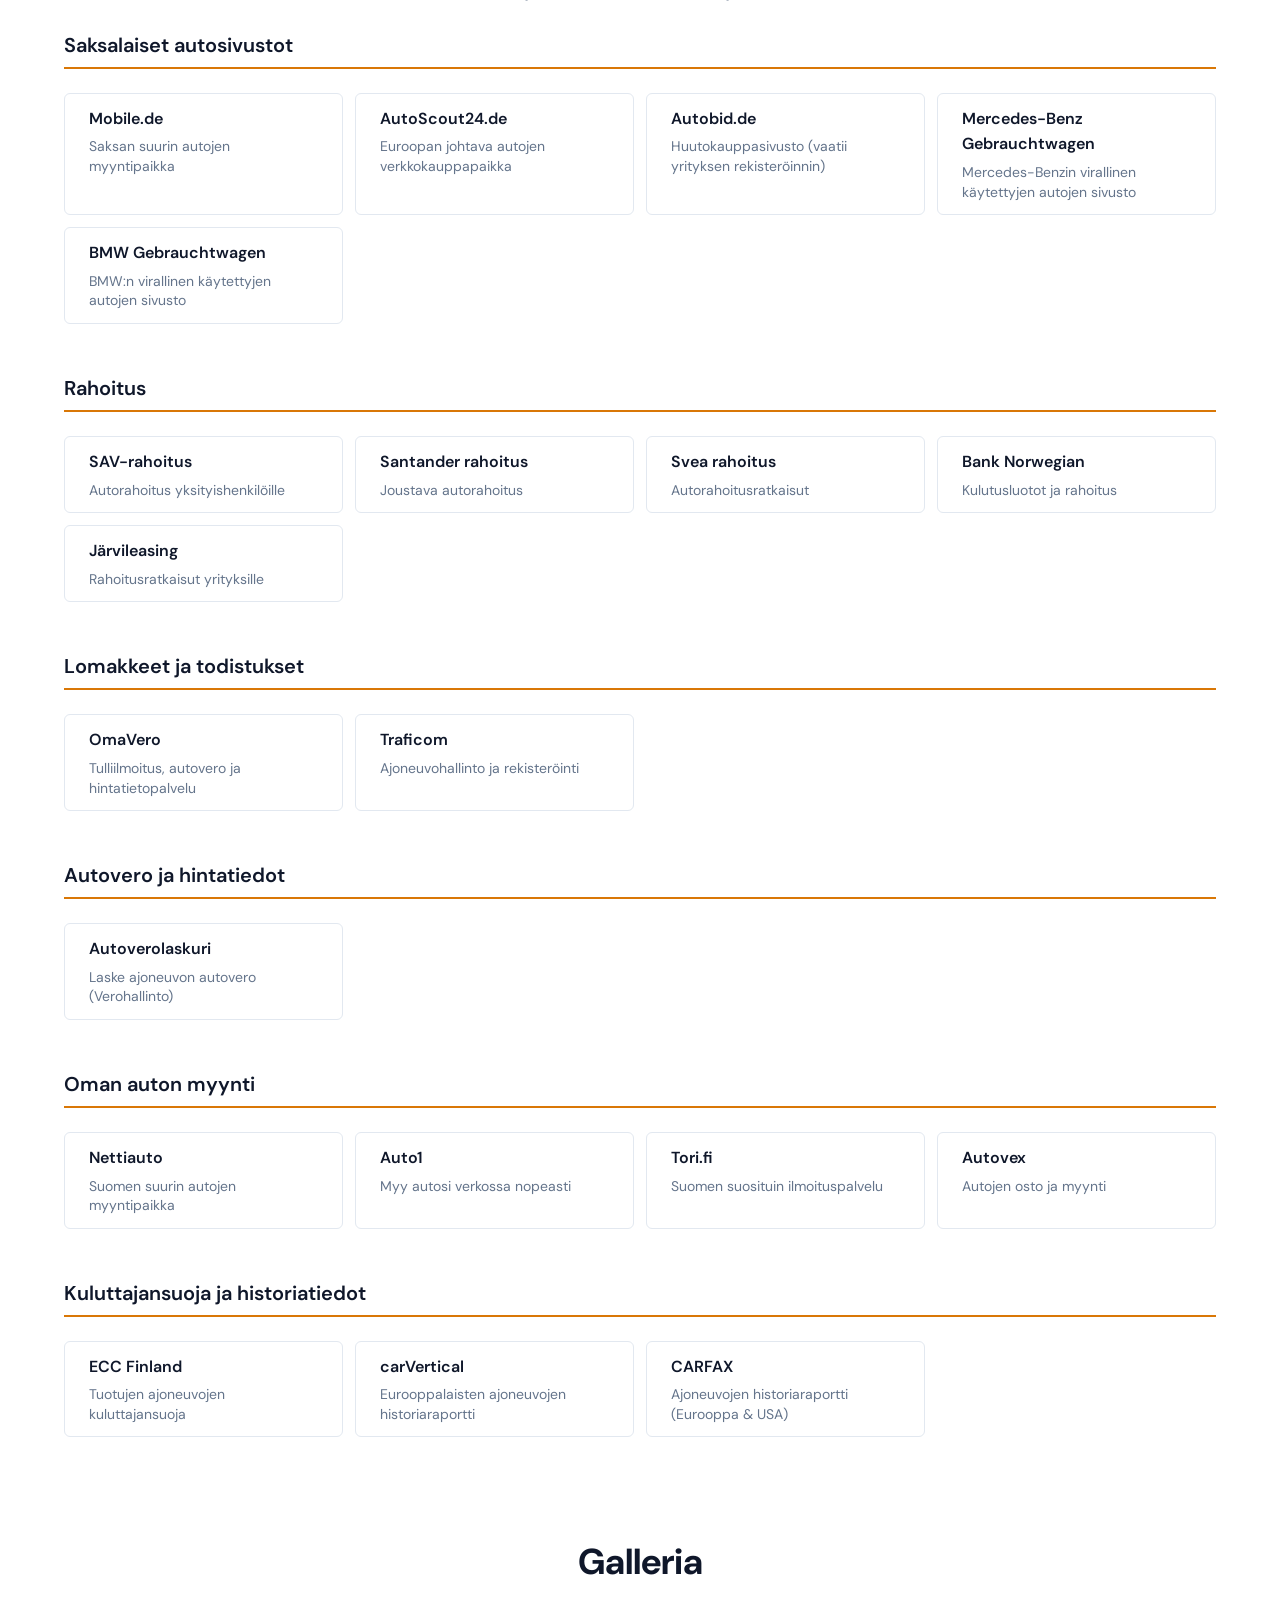
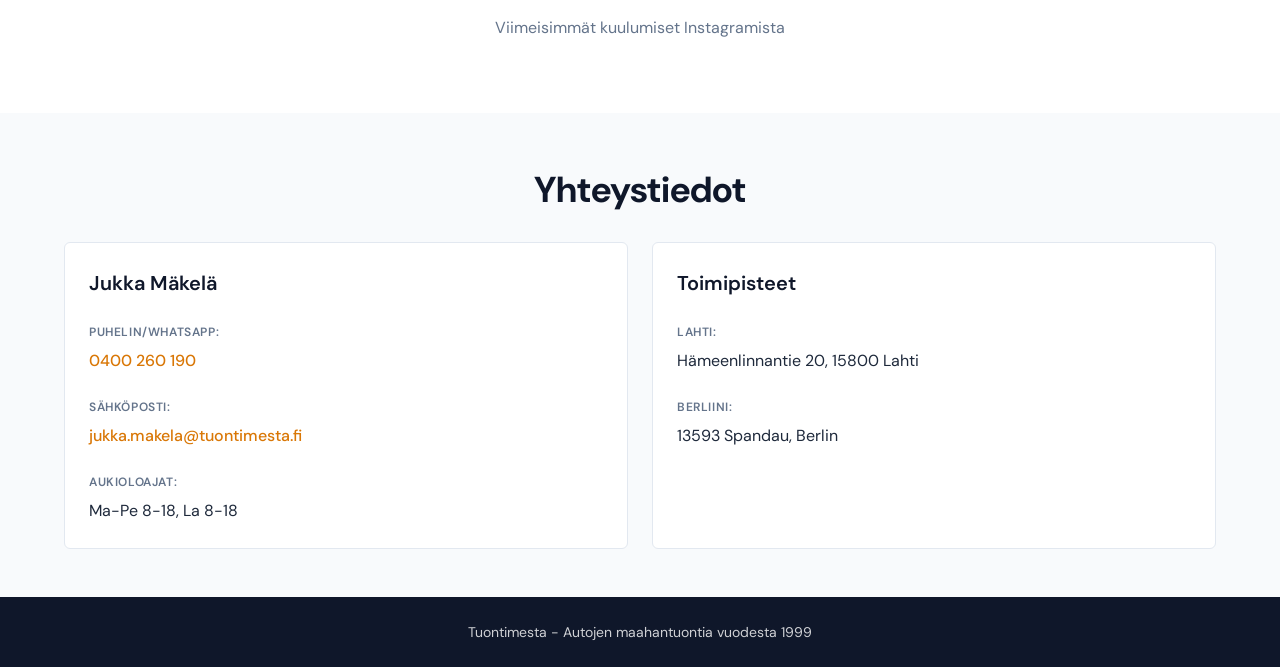
==== commit b9416b1b: "Update content, pricing, and fix broken links - Update Etelä-Saksa delivery price to 2000€ - Switch " ====
--- a/index.html
+++ b/index.html
@@ -205,11 +205,6 @@
                     <h3>Kuljetus</h3>
                     <p>Auton siirto ja rahti kaikkine kustannuksineen Helsinkiin</p>
                 </div>
-                <div class="service-card">
-                    <div class="service-number">04</div>
-                    <h3>Tullaus</h3>
-                    <p>Mahdollisuus tullaukseen ja maahantuontikatsastukseen</p>
-                </div>
 
                 <!-- Additional Services Divider -->
                 <div class="services-divider">
@@ -219,9 +214,9 @@
                 <!-- Siirtoajot - Full Width -->
                 <div class="service-card service-card-full">
                     <h3>Siirtoajot</h3>
-                    <p>Tarjoamme siirtoajopalvelua ajoneuvon kuljettamiseen perille:</p>
+                    <p>Tarjoamme siirtoajopalvelua ajoneuvon kuljettamiseen ostomaasta Suomeen:</p>
                     <ul class="service-list">
-                        <li>Osana autojen maahantuontia (vaihtoehto trukkaukselle)</li>
+                        <li>Osana autojen maahantuontia (vaihtoehto rekkakuljetukselle, max. 4 vrk)</li>
                         <li>Itsenäisenä palveluna maiden välillä</li>
                         <li>Itsenäisenä palveluna Suomen sisällä</li>
                     </ul>
@@ -242,19 +237,19 @@
                 <div class="delivery-grid">
                     <div class="delivery-card">
                         <div class="delivery-location">Hampuri & Lyypekki</div>
-                        <div class="delivery-price">€1 500</div>
+                        <div class="delivery-price">1 500 €</div>
                     </div>
                     <div class="delivery-card">
                         <div class="delivery-location">Pohjois-Saksa</div>
-                        <div class="delivery-price">€1 700</div>
+                        <div class="delivery-price">1 700 €</div>
                     </div>
                     <div class="delivery-card">
                         <div class="delivery-location">Keski-Saksa</div>
-                        <div class="delivery-price">€1 800</div>
+                        <div class="delivery-price">1 800 €</div>
                     </div>
                     <div class="delivery-card">
                         <div class="delivery-location">Etelä-Saksa</div>
-                        <div class="delivery-price">€1 900</div>
+                        <div class="delivery-price">2 000 €</div>
                     </div>
                 </div>
 
@@ -275,12 +270,12 @@
                     <div class="optional-grid">
                         <div class="optional-card">
                             <h5>EU-vaatimustenmukaisuustodistus</h5>
-                            <p class="optional-price">€110</p>
+                            <p class="optional-price">110–170 €</p>
                             <p class="optional-note">Toimitus noin 7 päivää</p>
                         </div>
                         <div class="optional-card">
                             <h5>Maahantuontikatsastus</h5>
-                            <p class="optional-price">€100 tarkastus + €170-220 katsastus</p>
+                            <p class="optional-price">100 € + 170–220 € katsastus</p>
                             <p class="optional-note">Vaihtelee katsastusaseman mukaan</p>
                         </div>
                     </div>
@@ -301,19 +296,19 @@
                     <div class="price-breakdown">
                         <div class="price-row">
                             <span>Ostohinta</span>
-                            <span>€35 000</span>
+                            <span>35 000 €</span>
                         </div>
                         <div class="price-row">
                             <span>Autovero (lokakuu 2021 →)</span>
-                            <span>€0</span>
+                            <span>0 €</span>
                         </div>
                         <div class="price-row">
                             <span>Toimituskulut</span>
-                            <span>€1 500+</span>
+                            <span>1 500+ €</span>
                         </div>
                         <div class="price-total">
                             <span>Yhteensä</span>
-                            <span>€36 500+</span>
+                            <span>36 500+ €</span>
                         </div>
                     </div>
                 </div>
@@ -325,19 +320,19 @@
                     <div class="price-breakdown">
                         <div class="price-row">
                             <span>Ostohinta</span>
-                            <span>€25 000</span>
+                            <span>25 000 €</span>
                         </div>
                         <div class="price-row">
                             <span>Autovero (lokakuu 2021 →)</span>
-                            <span>€0</span>
+                            <span>0 €</span>
                         </div>
                         <div class="price-row">
                             <span>Toimituskulut</span>
-                            <span>€1 500+</span>
+                            <span>1 500+ €</span>
                         </div>
                         <div class="price-total">
                             <span>Yhteensä</span>
-                            <span>€26 500+</span>
+                            <span>26 500+ €</span>
                         </div>
                     </div>
                 </div>
@@ -353,19 +348,19 @@
                     <div class="price-breakdown">
                         <div class="price-row">
                             <span>Ostohinta</span>
-                            <span>€10 000</span>
+                            <span>10 000 €</span>
                         </div>
                         <div class="price-row">
                             <span>Arvioitu autovero</span>
-                            <span>~€2 500</span>
+                            <span>~2 500 €</span>
                         </div>
                         <div class="price-row">
                             <span>Toimituskulut</span>
-                            <span>€1 500+</span>
+                            <span>1 500+ €</span>
                         </div>
                         <div class="price-total">
                             <span>Yhteensä</span>
-                            <span>€14 000</span>
+                            <span>14 000 €</span>
                         </div>
                     </div>
                 </div>
@@ -377,19 +372,19 @@
                     <div class="price-breakdown">
                         <div class="price-row">
                             <span>Ostohinta</span>
-                            <span>€22 000</span>
+                            <span>22 000 €</span>
                         </div>
                         <div class="price-row">
                             <span>Arvioitu autovero</span>
-                            <span>~€1 500</span>
+                            <span>~1 500 €</span>
                         </div>
                         <div class="price-row">
                             <span>Toimituskulut</span>
-                            <span>€1 500+</span>
+                            <span>1 500+ €</span>
                         </div>
                         <div class="price-total">
                             <span>Yhteensä</span>
-                            <span>€25 000</span>
+                            <span>25 000 €</span>
                         </div>
                     </div>
                 </div>
@@ -399,25 +394,25 @@
                 <h4 class="pricing-category">Muut ajoneuvot</h4>
             <div class="pricing-grid">
                 <div class="pricing-card">
-                    <img src="images/vacuum-truck.jpg" alt="Työkoneiden maahantuonti Saksasta - imutyhjiöauto" class="vehicle-image">
-                    <h4>Imutyhjiöauto Honda-moottorilla</h4>
+                    <img src="images/vacuum-truck.jpg" alt="Työkoneiden maahantuonti Saksasta - imutyhjiösäiliö" class="vehicle-image">
+                    <h4>Imutyhjiösäiliö Honda-moottorilla</h4>
                     <p class="vehicle-specs">Kokonaismassa 3 500 kg</p>
                     <div class="price-breakdown">
                         <div class="price-row">
                             <span>Hinta</span>
-                            <span>€25 000</span>
+                            <span>25 000 €</span>
                         </div>
                         <div class="price-row">
                             <span>Vero</span>
-                            <span>€0</span>
+                            <span>0 €</span>
                         </div>
                         <div class="price-row">
                             <span>Toimituskulut</span>
-                            <span>€1 500+</span>
+                            <span>1 500+ €</span>
                         </div>
                         <div class="price-total">
                             <span>Yhteensä</span>
-                            <span>€26 500+</span>
+                            <span>26 500+ €</span>
                         </div>
                     </div>
                 </div>
@@ -429,7 +424,7 @@
                     <div class="price-breakdown">
                         <div class="price-row">
                             <span>Toimituskulut</span>
-                            <span>€1 500+</span>
+                            <span>1 500+ €</span>
                         </div>
                     </div>
                 </div>
@@ -457,13 +452,17 @@
                         <h4>AutoScout24.de</h4>
                         <p>Euroopan johtava autojen verkkokauppapaikka</p>
                     </a>
-                    <a href="https://www.automobile.de" target="_blank" rel="noopener" class="link-card">
-                        <h4>Automobile.de</h4>
-                        <p>Laaja valikoima käytettyjä autoja</p>
-                    </a>
                     <a href="https://www.autobid.de" target="_blank" rel="noopener" class="link-card">
                         <h4>Autobid.de</h4>
                         <p>Huutokauppasivusto (vaatii yrityksen rekisteröinnin)</p>
+                    </a>
+                    <a href="https://gebrauchtwagen.mercedes-benz.de" target="_blank" rel="noopener" class="link-card">
+                        <h4>Mercedes-Benz Gebrauchtwagen</h4>
+                        <p>Mercedes-Benzin virallinen käytettyjen autojen sivusto</p>
+                    </a>
+                    <a href="https://www.bmw.de/de-de/sl/gebrauchtwagen" target="_blank" rel="noopener" class="link-card">
+                        <h4>BMW Gebrauchtwagen</h4>
+                        <p>BMW:n virallinen käytettyjen autojen sivusto</p>
                     </a>
                 </div>
             </div>
@@ -486,7 +485,7 @@
                     </a>
                     <a href="https://www.banknorwegian.fi" target="_blank" rel="noopener" class="link-card">
                         <h4>Bank Norwegian</h4>
-                        <p>Kilpailukykyinen autorahoitus</p>
+                        <p>Kulutusluotot ja rahoitus</p>
                     </a>
                     <a href="https://www.jarvileasing.fi" target="_blank" rel="noopener" class="link-card">
                         <h4>Järvileasing</h4>
@@ -499,13 +498,9 @@
             <div class="links-category">
                 <h3 class="links-category-title">Lomakkeet ja todistukset</h3>
                 <div class="links-grid">
-                    <a href="https://www.tywnord.fi" target="_blank" rel="noopener" class="link-card">
-                        <h4>TYW Nord Finland</h4>
-                        <p>Vaatimustenmukaisuustodistus</p>
-                    </a>
                     <a href="https://www.omavero.fi" target="_blank" rel="noopener" class="link-card">
                         <h4>OmaVero</h4>
-                        <p>Tulliilmoitus ja verotus</p>
+                        <p>Tulliilmoitus, autovero ja hintatietopalvelu</p>
                     </a>
                     <a href="https://www.traficom.fi" target="_blank" rel="noopener" class="link-card">
                         <h4>Traficom</h4>
@@ -518,13 +513,9 @@
             <div class="links-category">
                 <h3 class="links-category-title">Autovero ja hintatiedot</h3>
                 <div class="links-grid">
-                    <a href="https://www.omavero.fi" target="_blank" rel="noopener" class="link-card">
-                        <h4>OmaVero Hintatietopalvelu</h4>
-                        <p>Ajoneuvojen hintatietopalvelu</p>
-                    </a>
-                    <a href="https://www.traficom.fi/fi/liikenne/tieliikenne/autoverolaskuri" target="_blank" rel="noopener" class="link-card">
+                    <a href="https://www.vero.fi/henkiloasiakkaat/omaisuus/autovero/autoveron-maara/" target="_blank" rel="noopener" class="link-card">
                         <h4>Autoverolaskuri</h4>
-                        <p>Laske ajoneuvon autovero</p>
+                        <p>Laske ajoneuvon autovero (Verohallinto)</p>
                     </a>
                 </div>
             </div>
@@ -566,7 +557,7 @@
                     </a>
                     <a href="https://www.carfax.eu" target="_blank" rel="noopener" class="link-card">
                         <h4>CARFAX</h4>
-                        <p>Amerikkalaisten ajoneuvojen historiaraportti</p>
+                        <p>Ajoneuvojen historiaraportti (Eurooppa & USA)</p>
                     </a>
                 </div>
             </div>
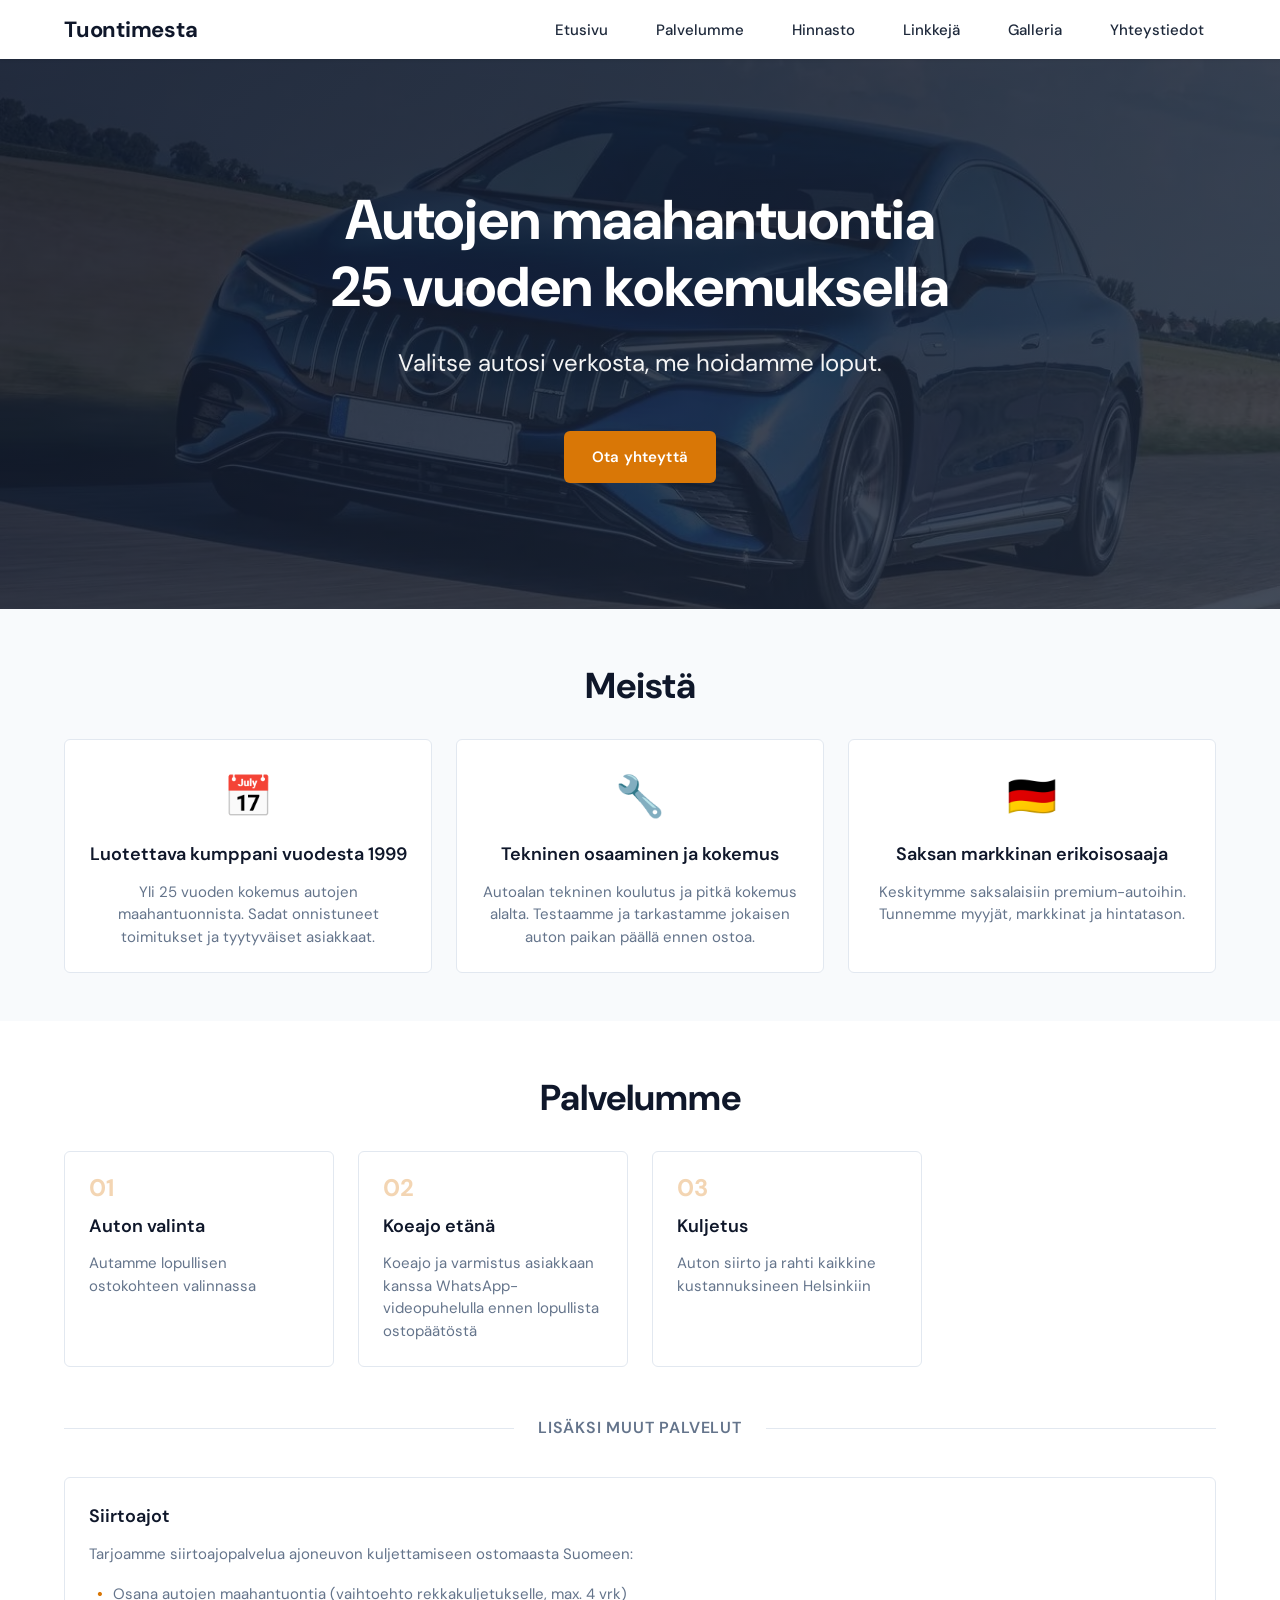
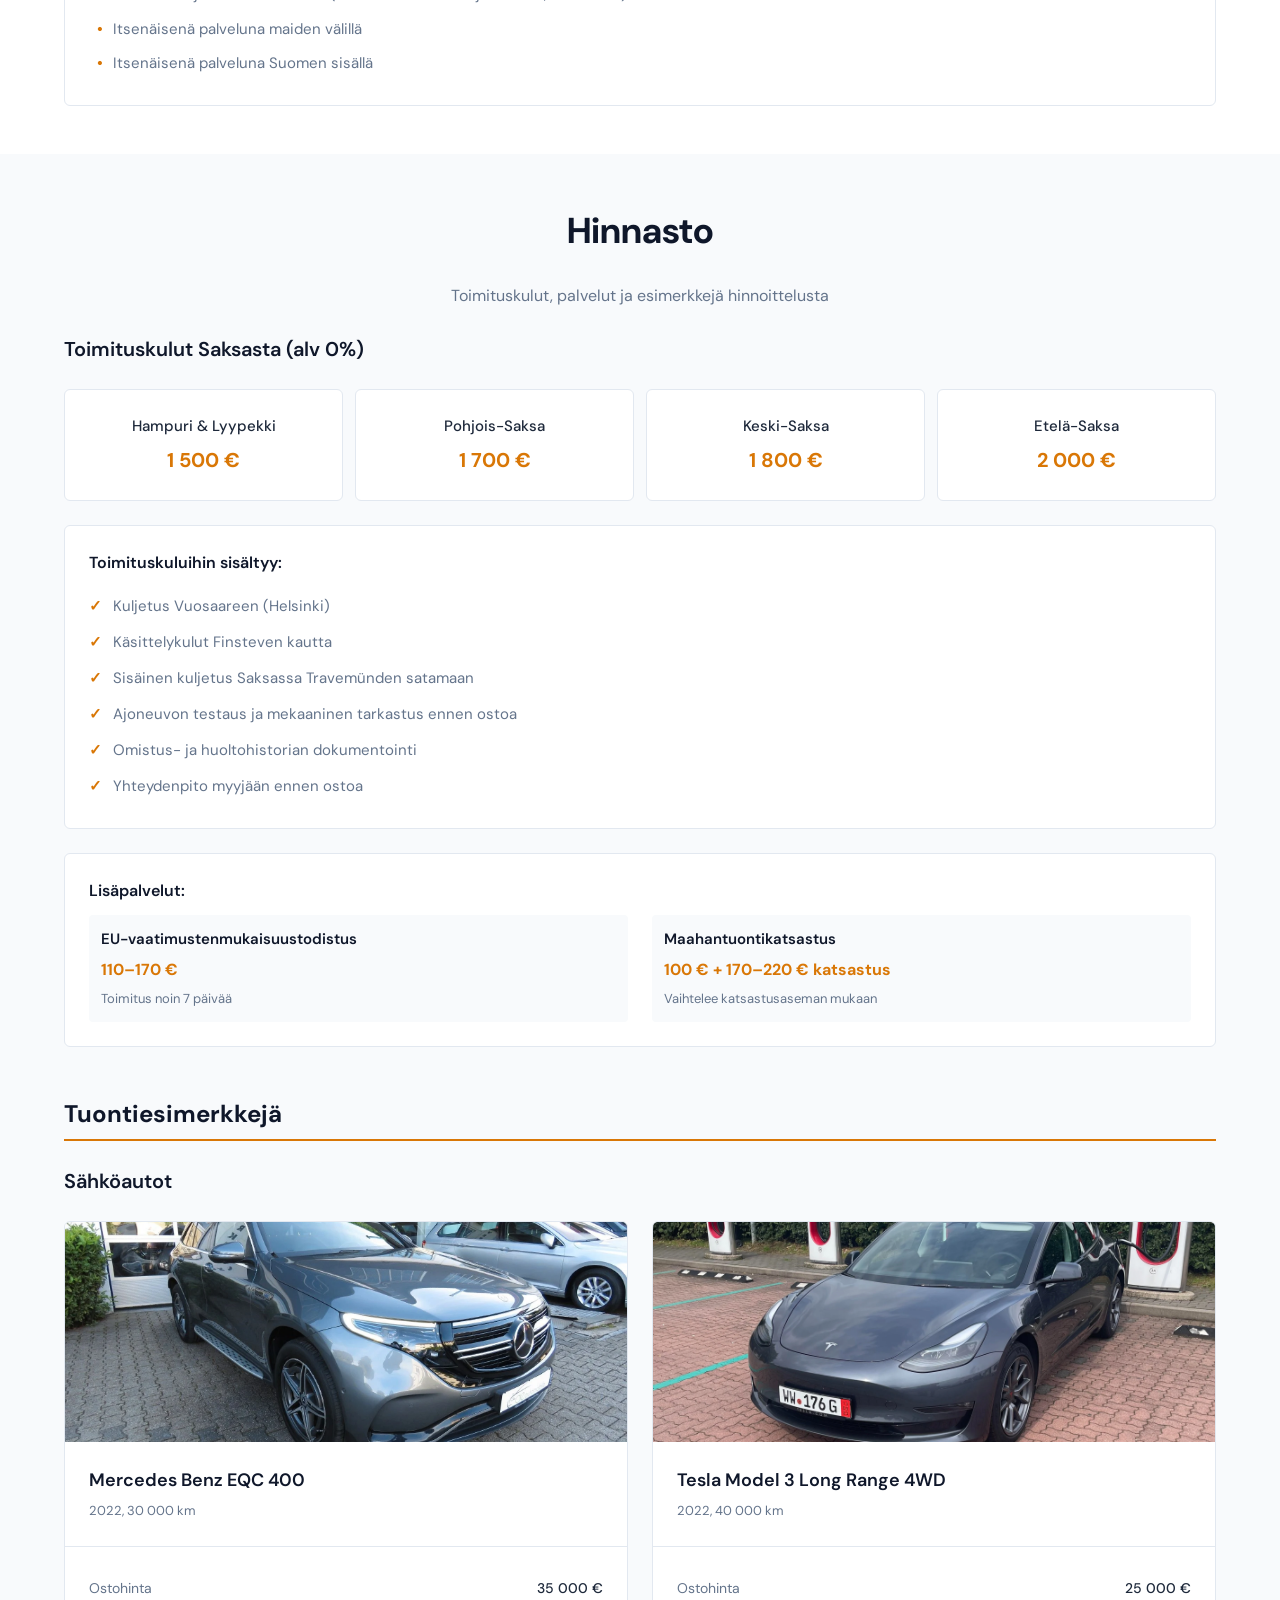
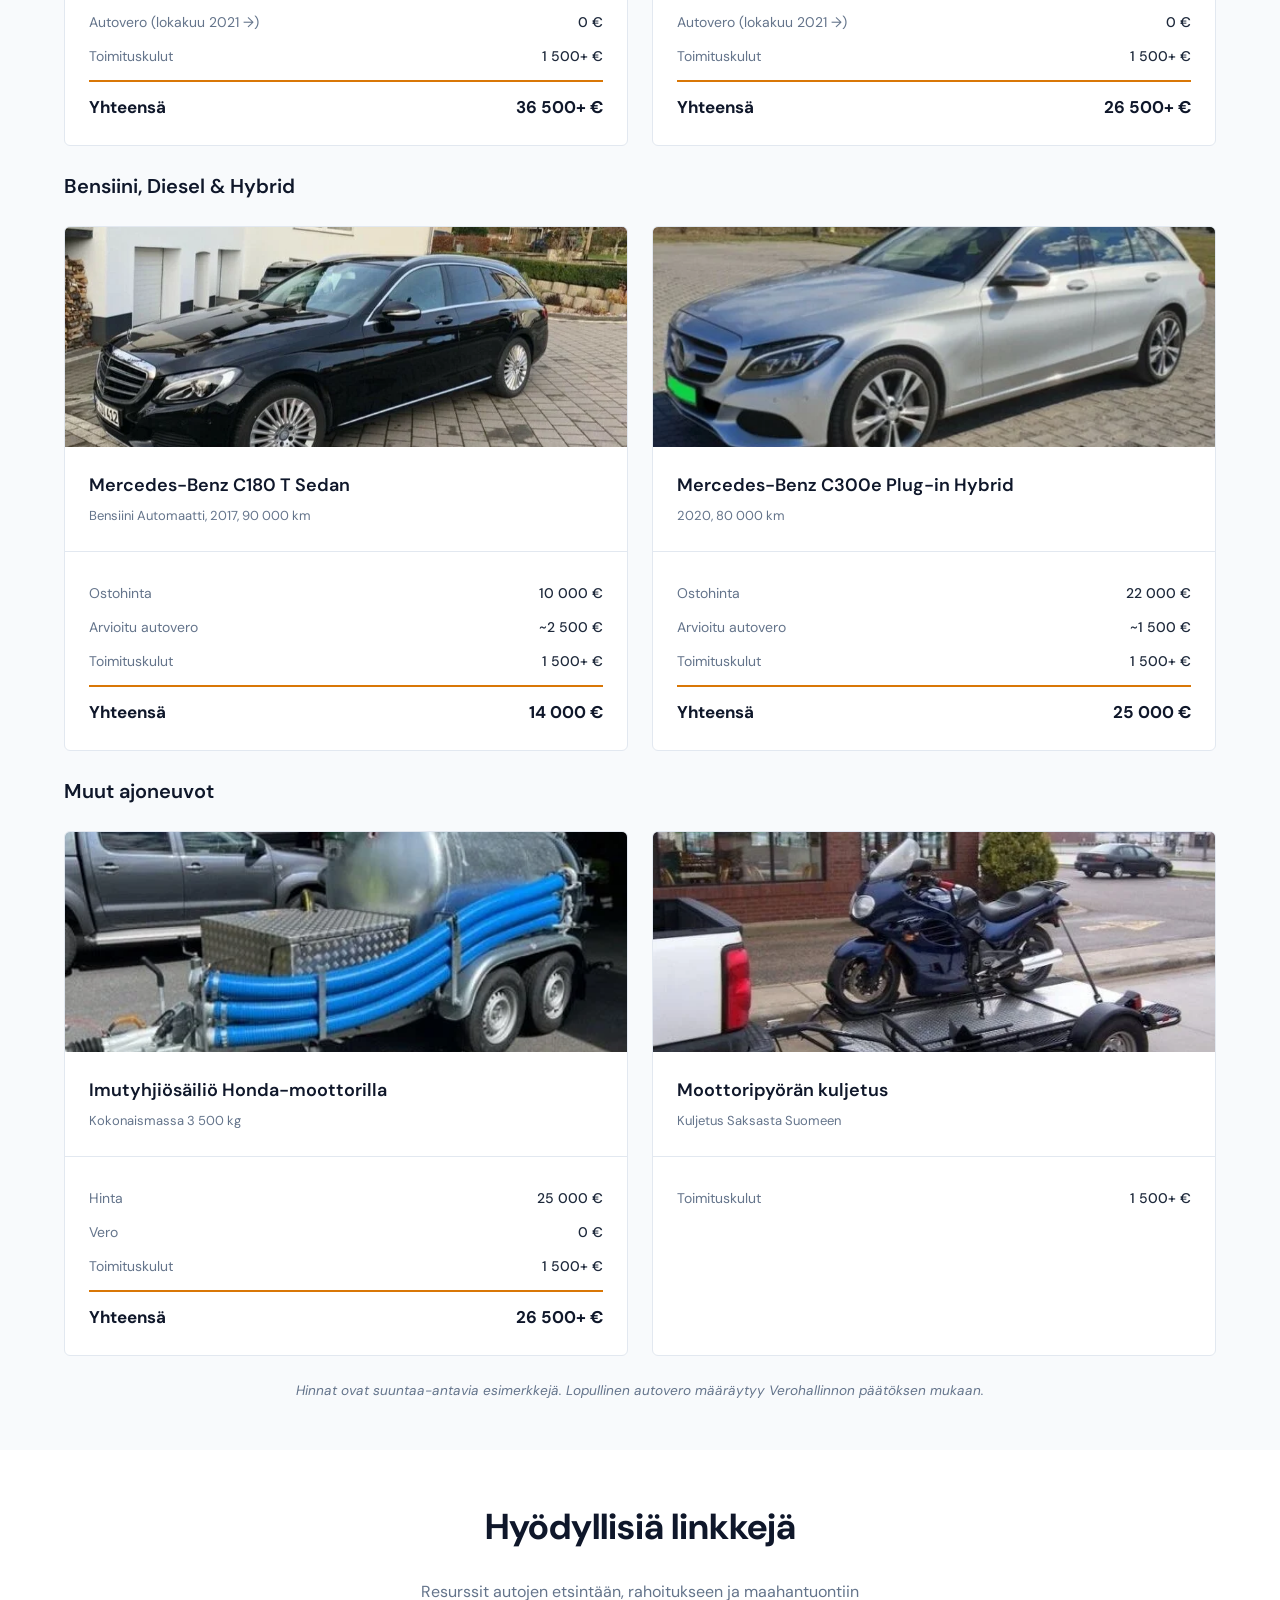
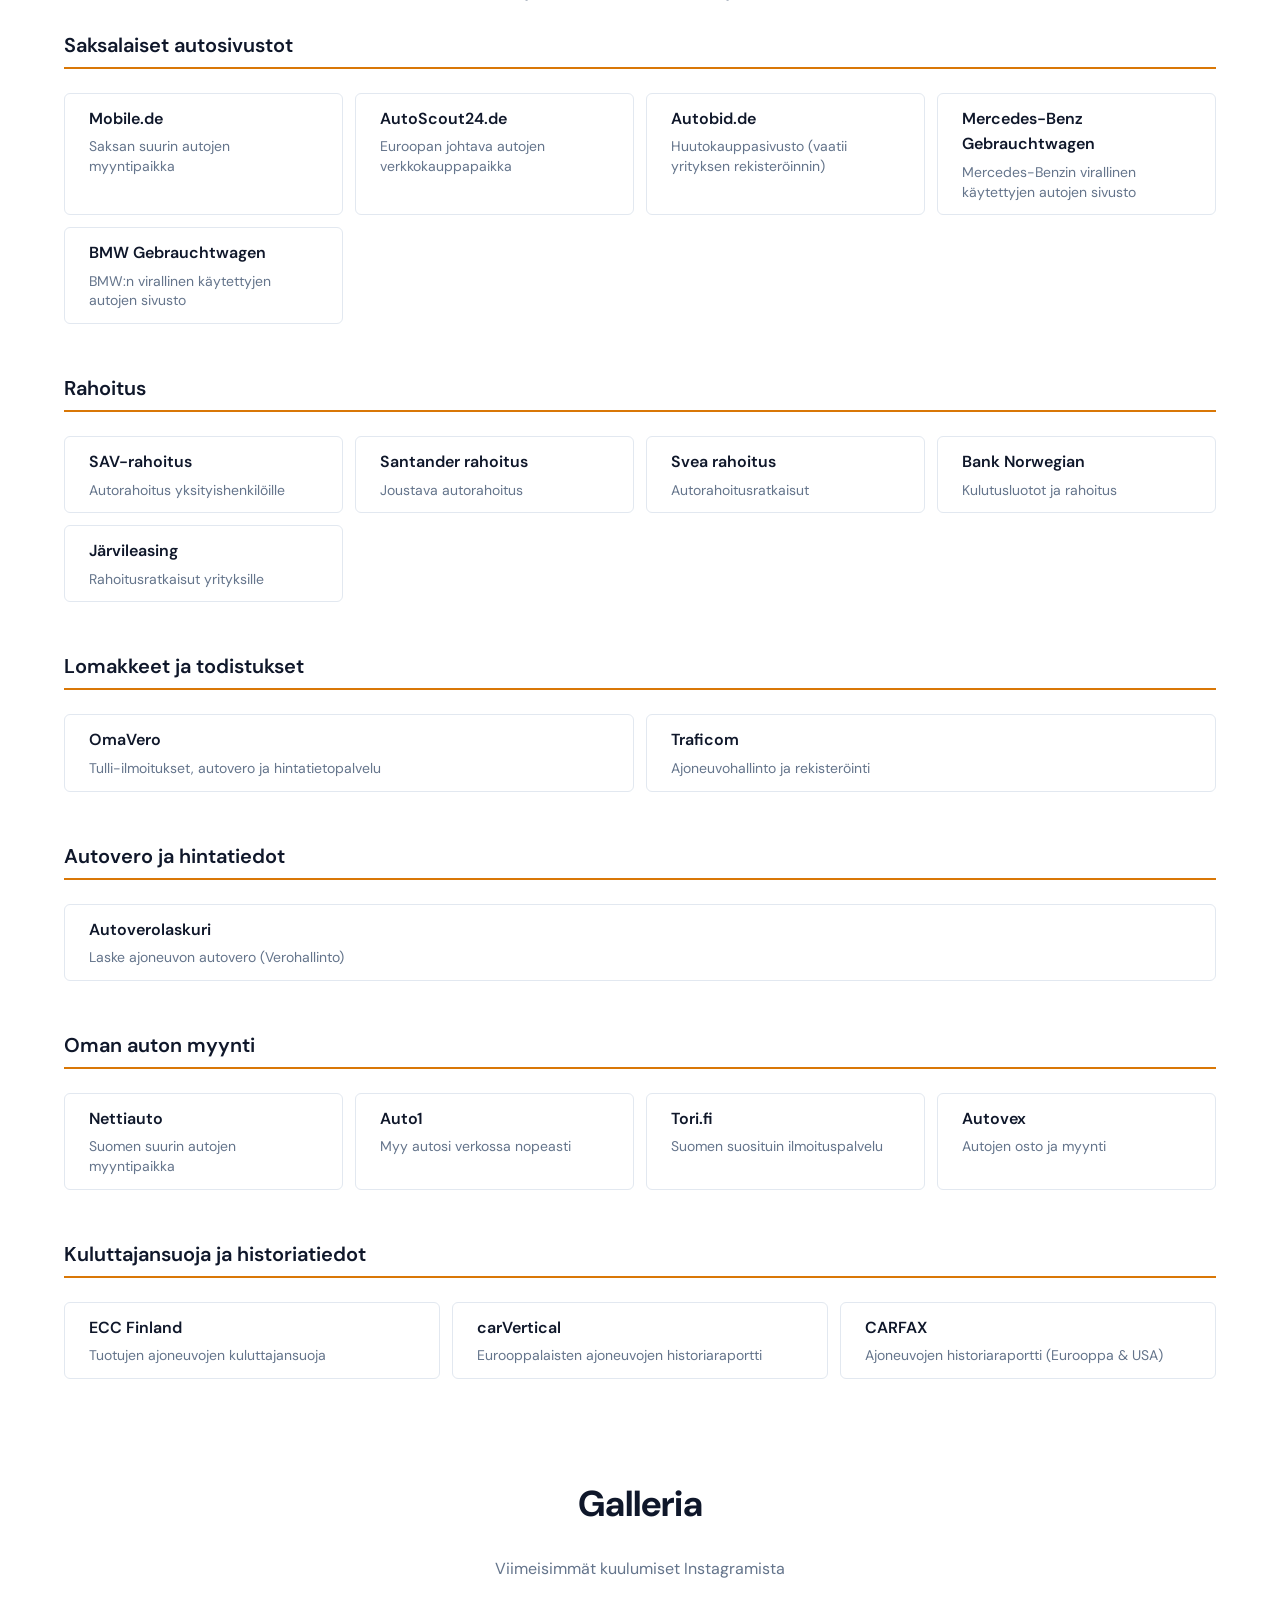
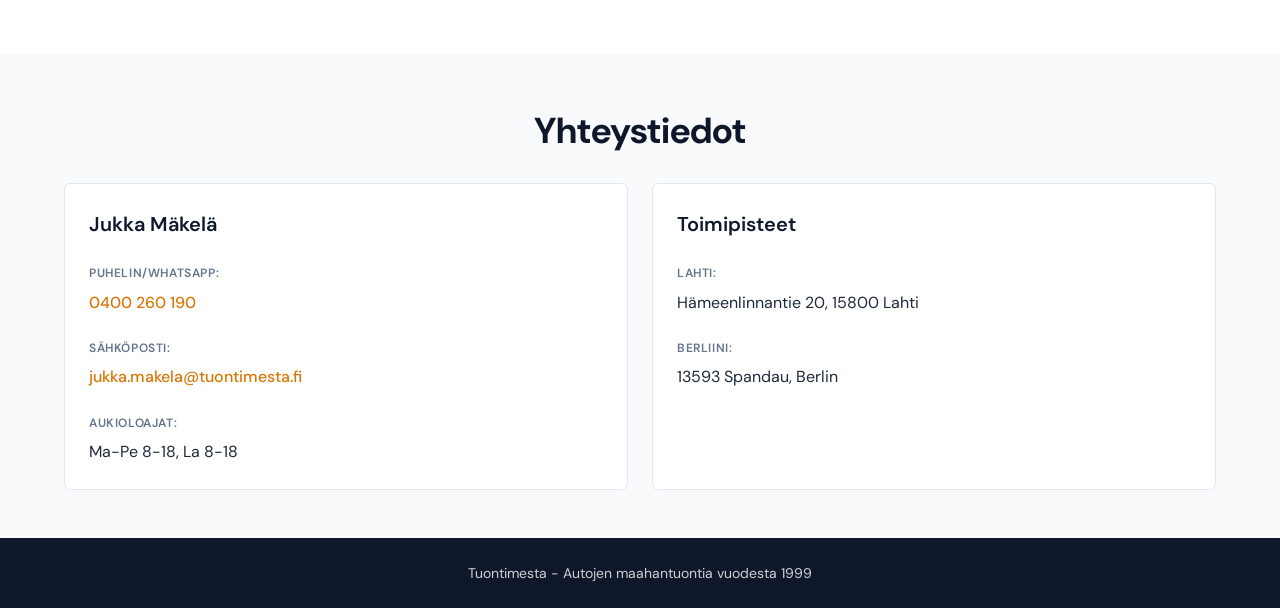
==== commit f9062d56: "Fix OmaVero typo, stretch link cards to full width, remove left border accents Co-Authored-By: Claud" ====
--- a/index.html
+++ b/index.html
@@ -500,7 +500,7 @@
                 <div class="links-grid">
                     <a href="https://www.omavero.fi" target="_blank" rel="noopener" class="link-card">
                         <h4>OmaVero</h4>
-                        <p>Tulliilmoitus, autovero ja hintatietopalvelu</p>
+                        <p>Tulli-ilmoitukset, autovero ja hintatietopalvelu</p>
                     </a>
                     <a href="https://www.traficom.fi" target="_blank" rel="noopener" class="link-card">
                         <h4>Traficom</h4>
--- a/styles.css
+++ b/styles.css
@@ -288,12 +288,10 @@
     padding: var(--spacing-md);
     border-radius: var(--border-radius);
     border: 1px solid var(--color-border);
-    border-left: 3px solid var(--color-accent);
     transition: var(--transition);
 }
 
 .service-card:hover {
-    border-left-width: 4px;
     transform: translateX(4px);
     box-shadow: 0 4px 12px rgba(217, 119, 6, 0.1);
 }
@@ -468,7 +466,6 @@
 
 .optional-card {
     padding: var(--spacing-sm);
-    border-left: 3px solid var(--color-accent);
     background: var(--color-bg-alt);
     border-radius: 4px;
 }
@@ -620,7 +617,7 @@
 
 .links-grid {
     display: grid;
-    grid-template-columns: repeat(auto-fill, minmax(240px, 1fr));
+    grid-template-columns: repeat(auto-fit, minmax(240px, 1fr));
     gap: var(--spacing-sm);
 }
 
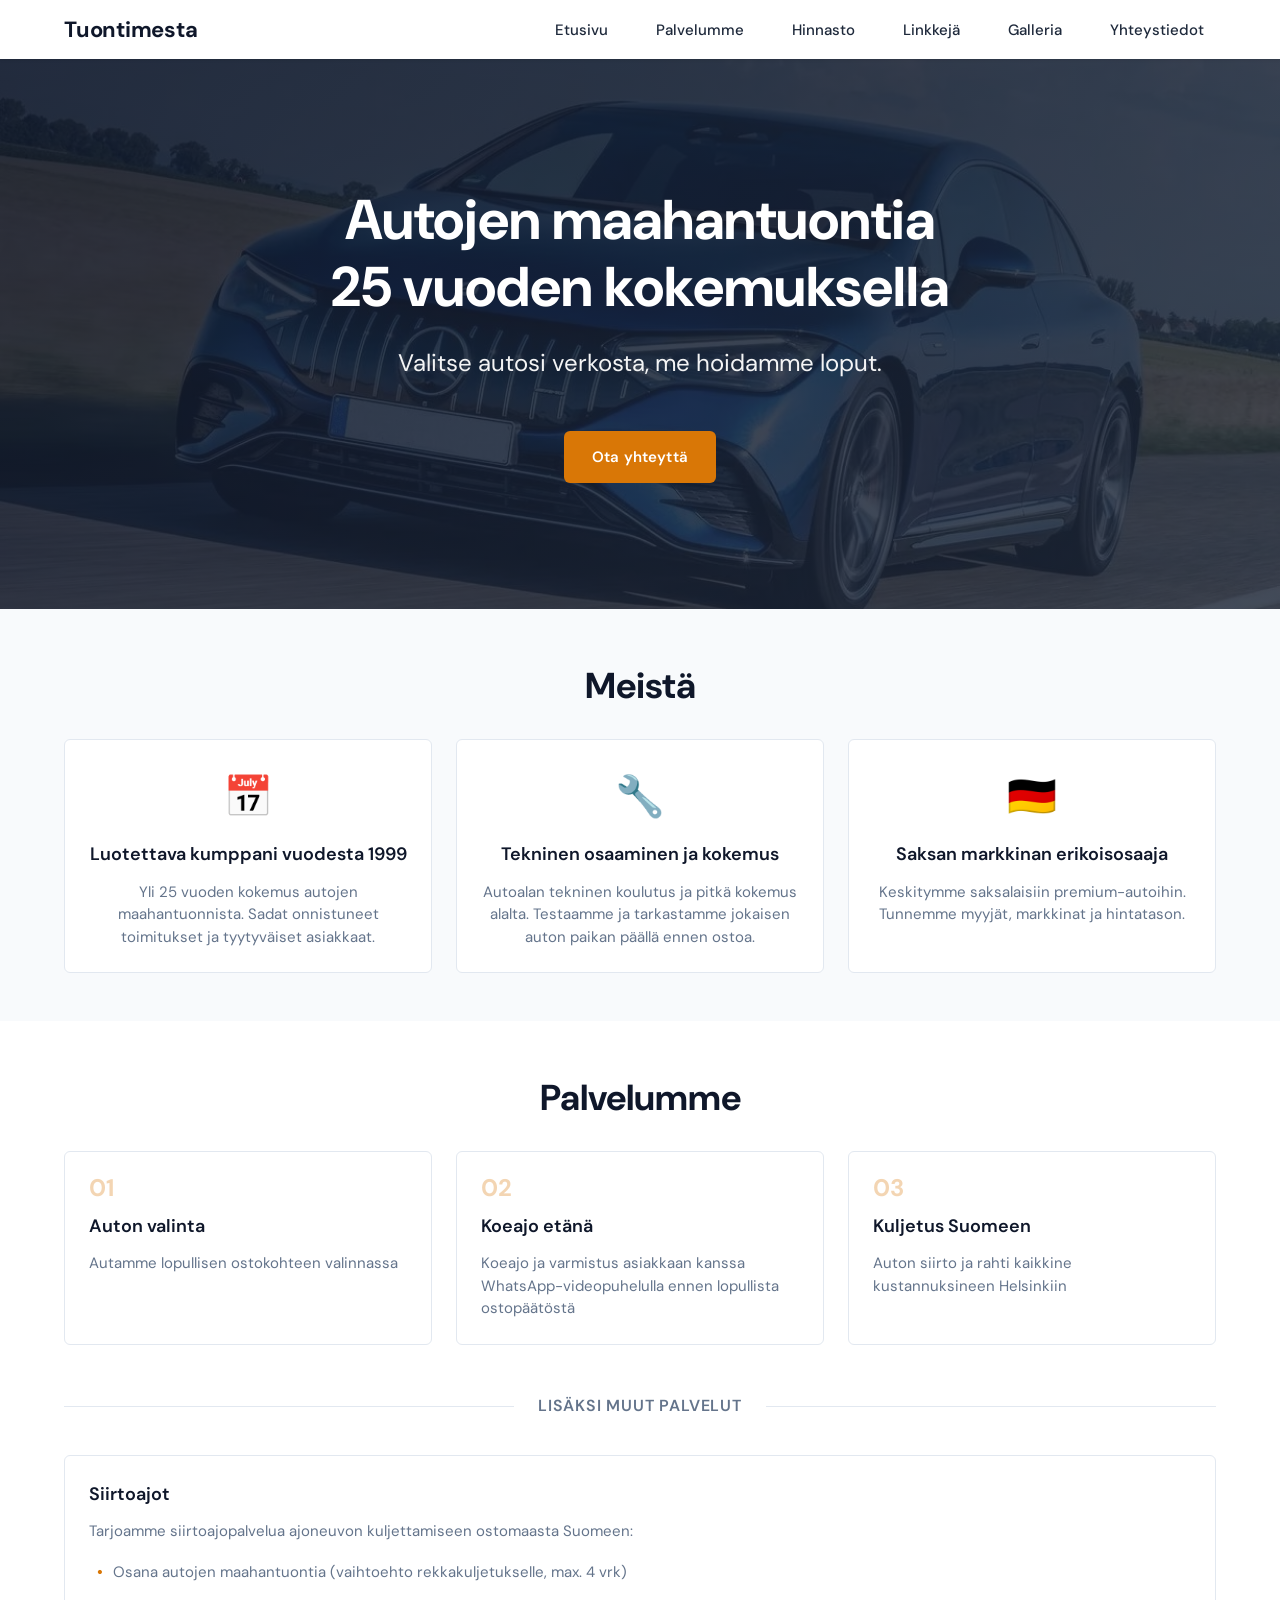
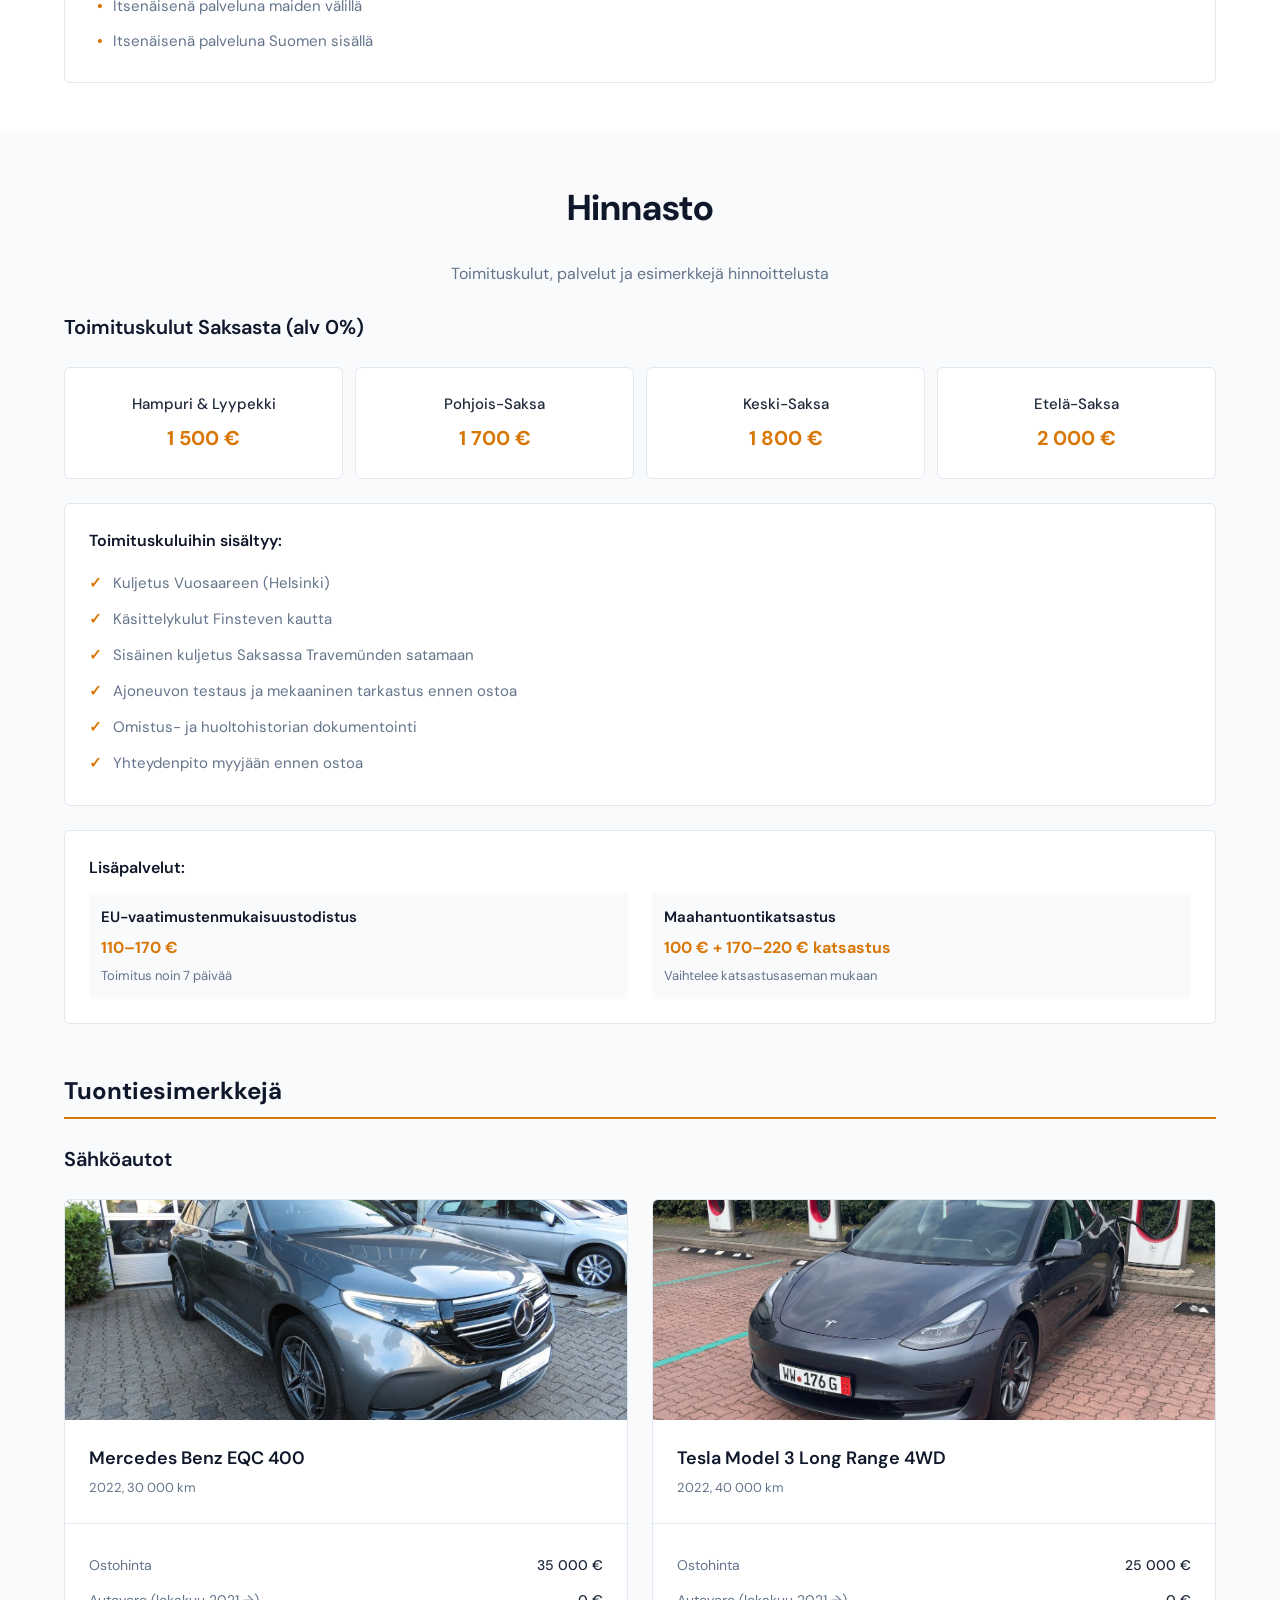
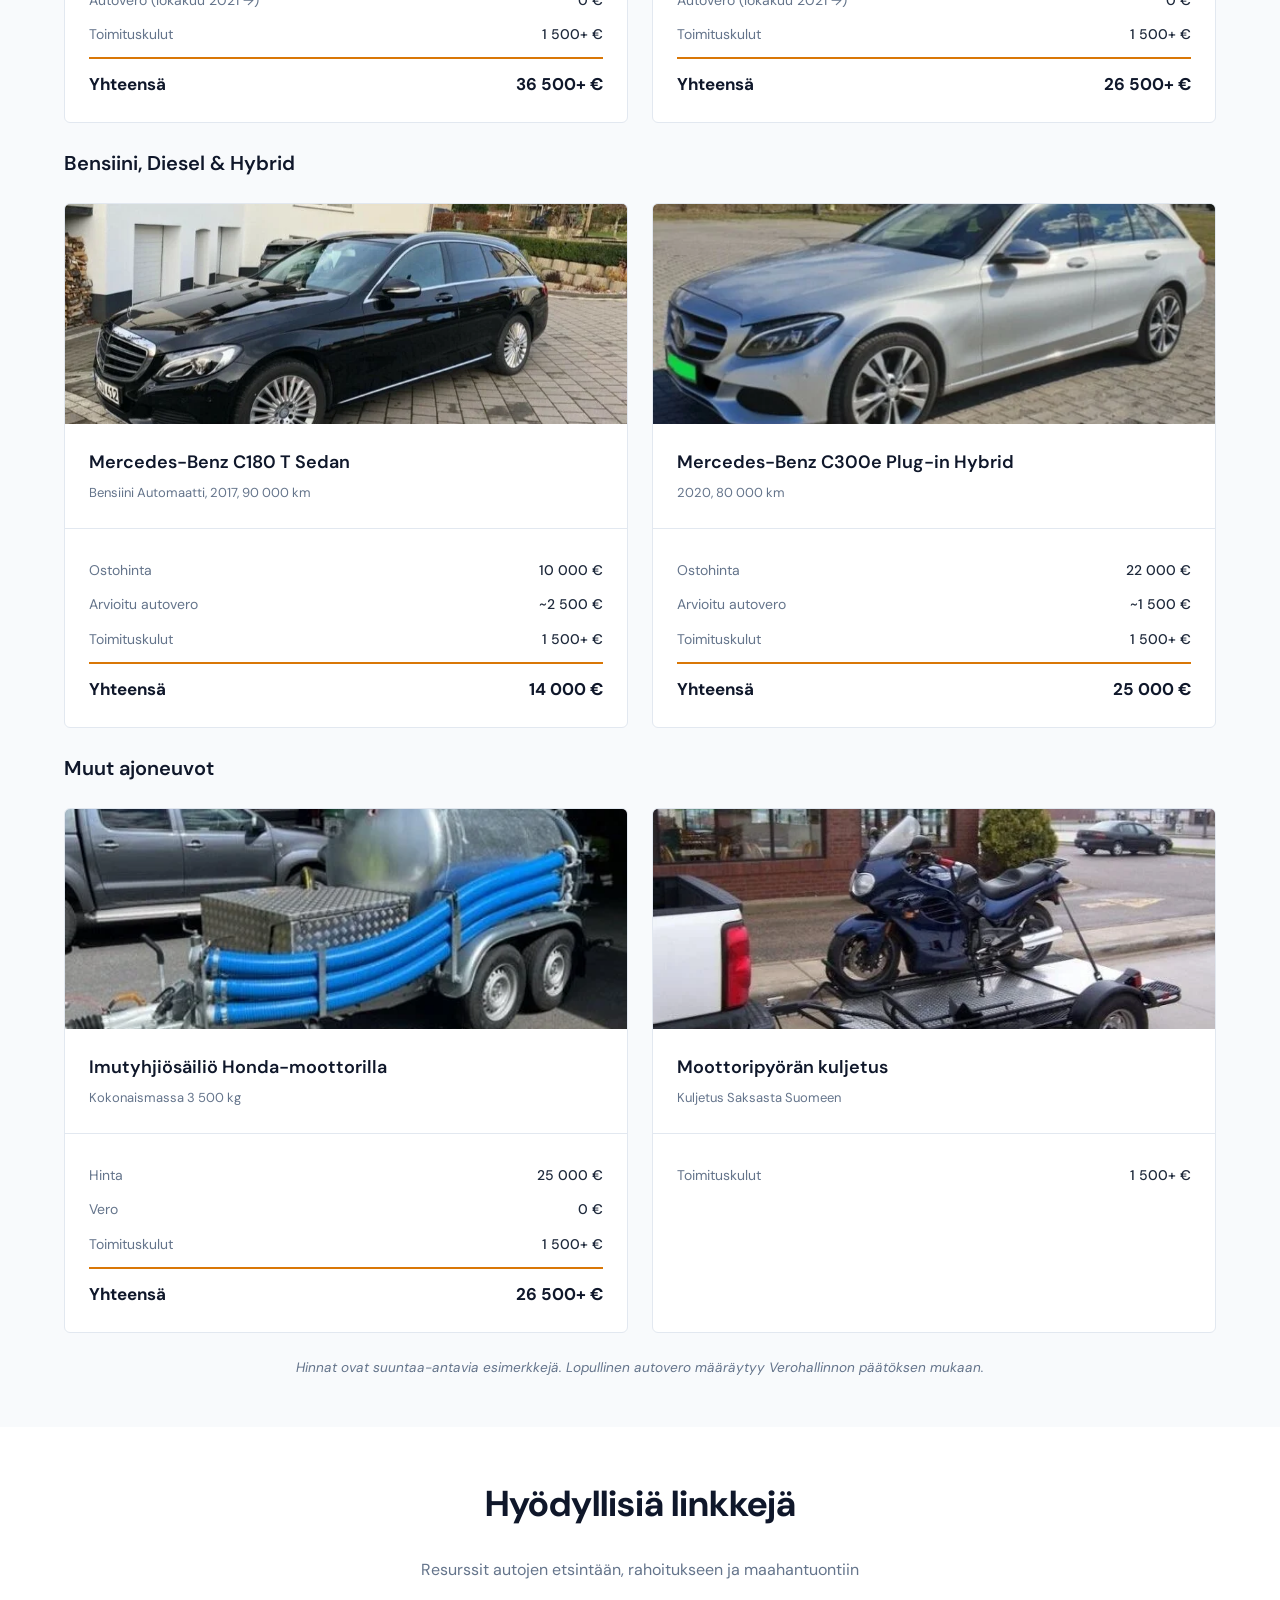
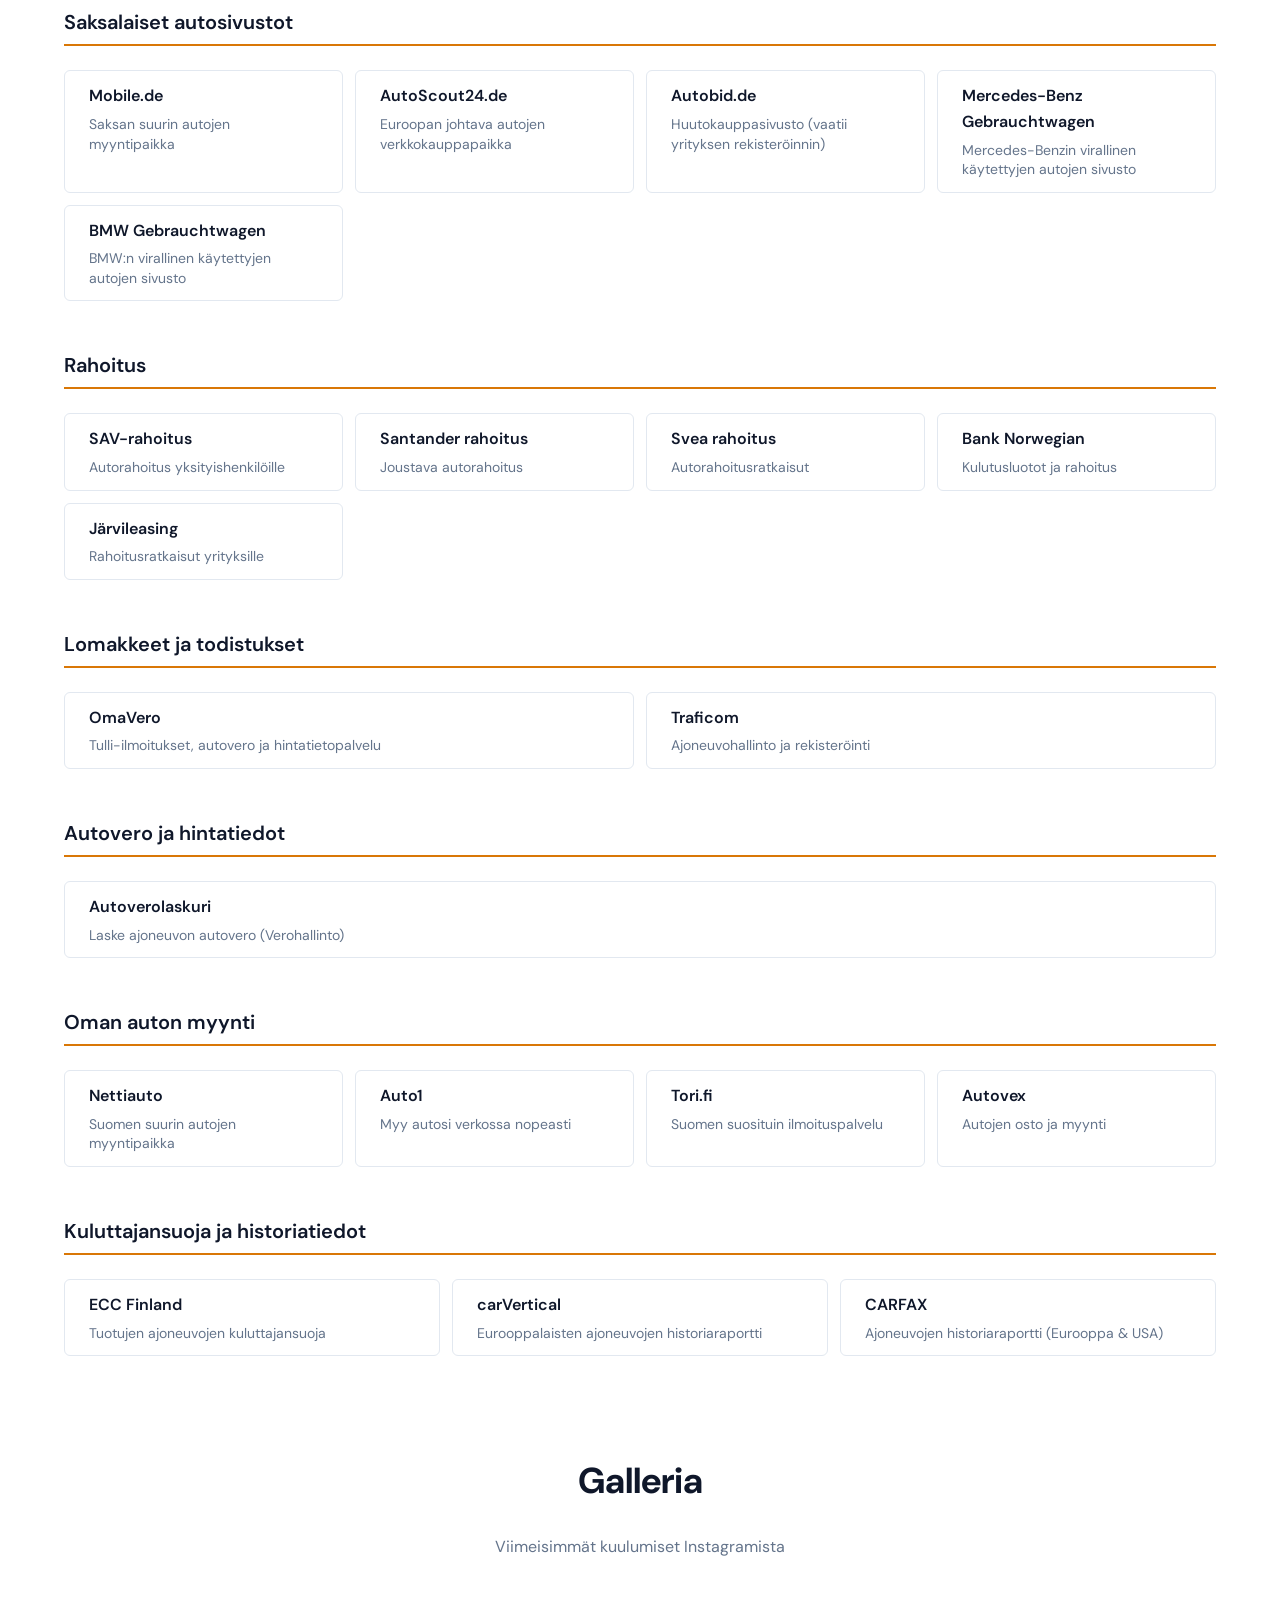
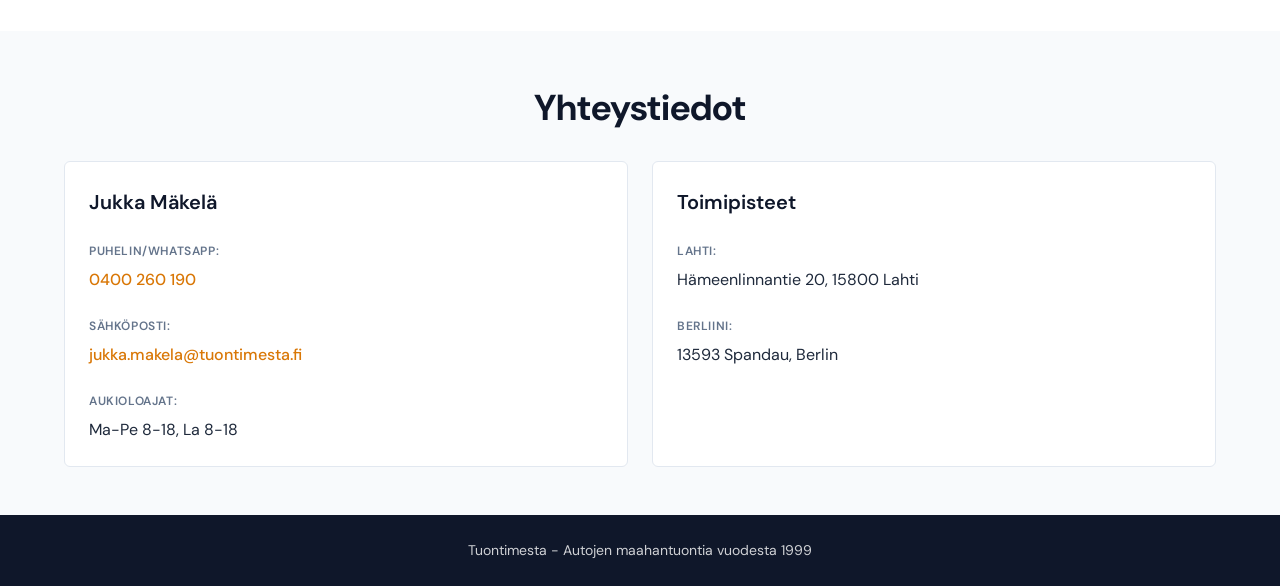
==== commit 91b0933b: "Fix services grid to full width, rename Kuljetus to Kuljetus Suomeen Co-Authored-By: Claude Opus 4.6" ====
--- a/index.html
+++ b/index.html
@@ -202,7 +202,7 @@
                 </div>
                 <div class="service-card">
                     <div class="service-number">03</div>
-                    <h3>Kuljetus</h3>
+                    <h3>Kuljetus Suomeen</h3>
                     <p>Auton siirto ja rahti kaikkine kustannuksineen Helsinkiin</p>
                 </div>
 
--- a/styles.css
+++ b/styles.css
@@ -278,7 +278,7 @@
    =================================== */
 .services-grid {
     display: grid;
-    grid-template-columns: repeat(auto-fit, minmax(240px, 1fr));
+    grid-template-columns: repeat(3, 1fr);
     gap: var(--spacing-md);
     margin-top: var(--spacing-md);
 }
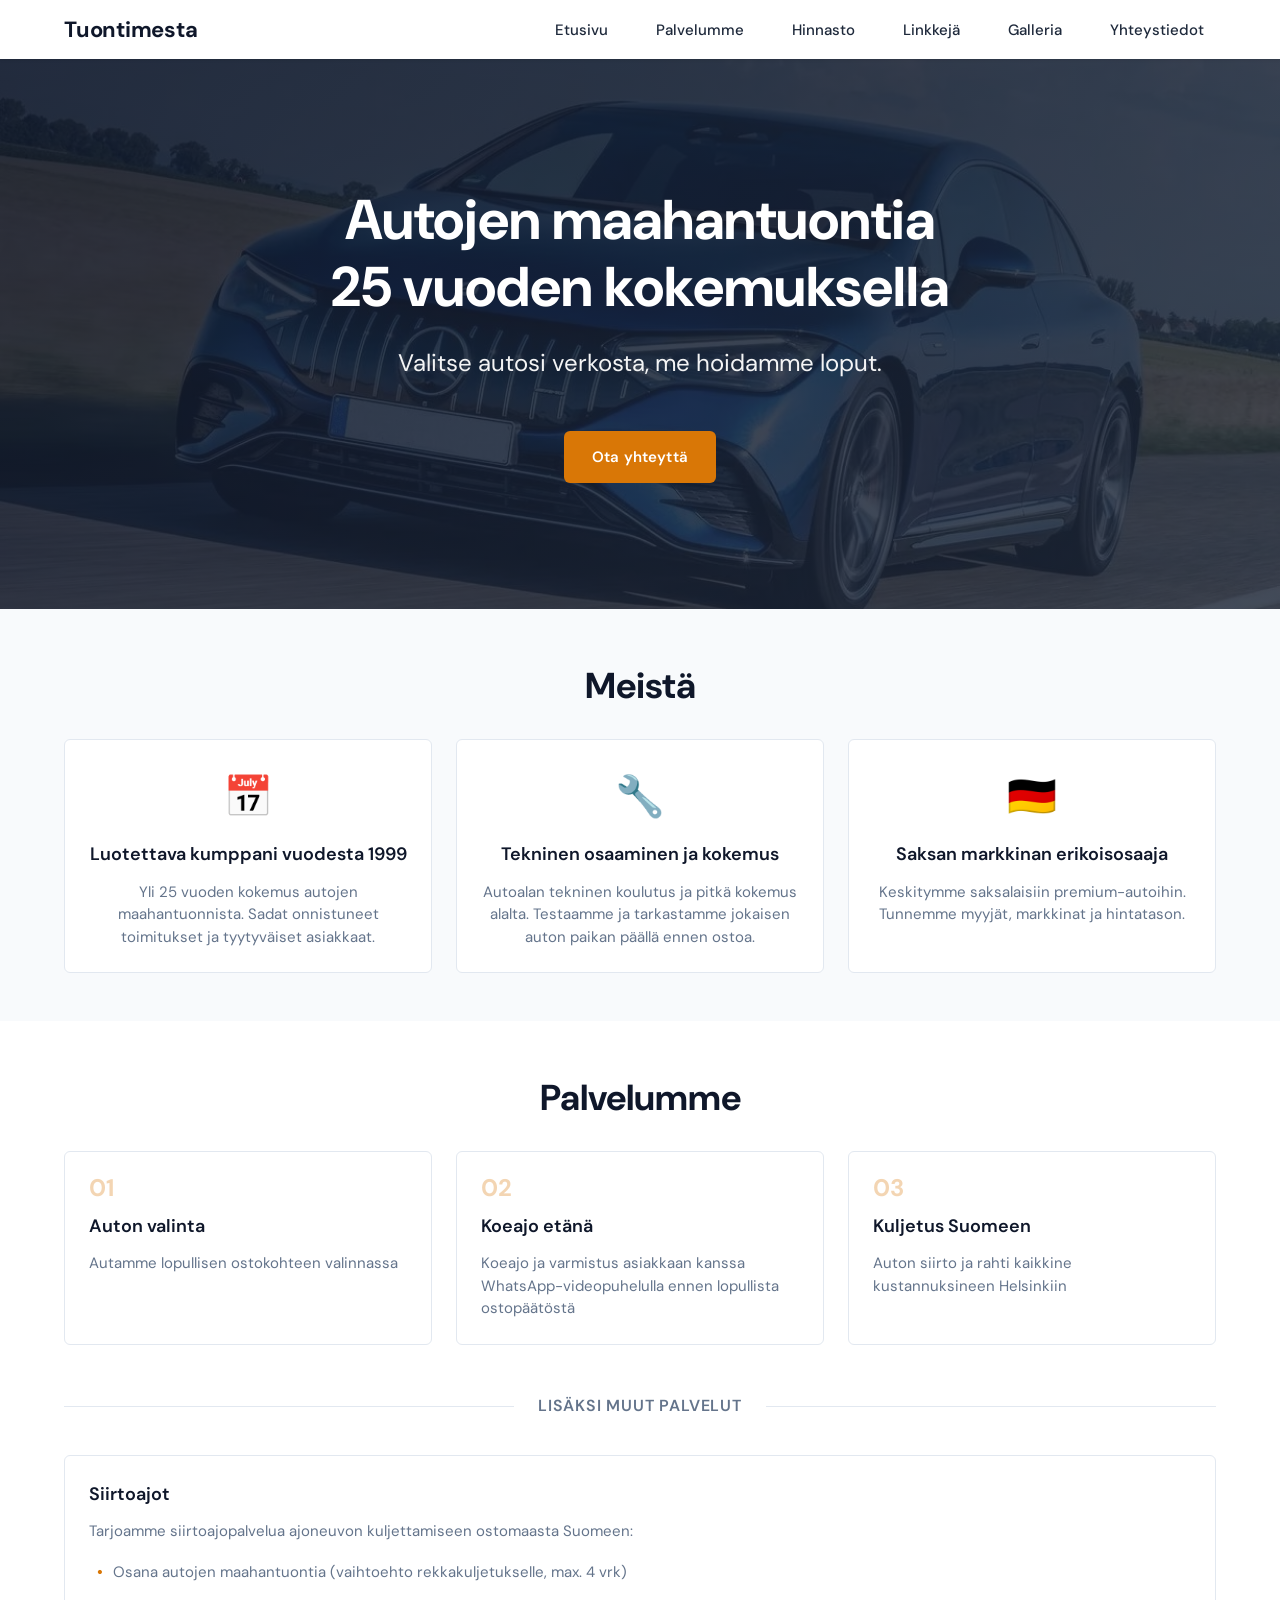
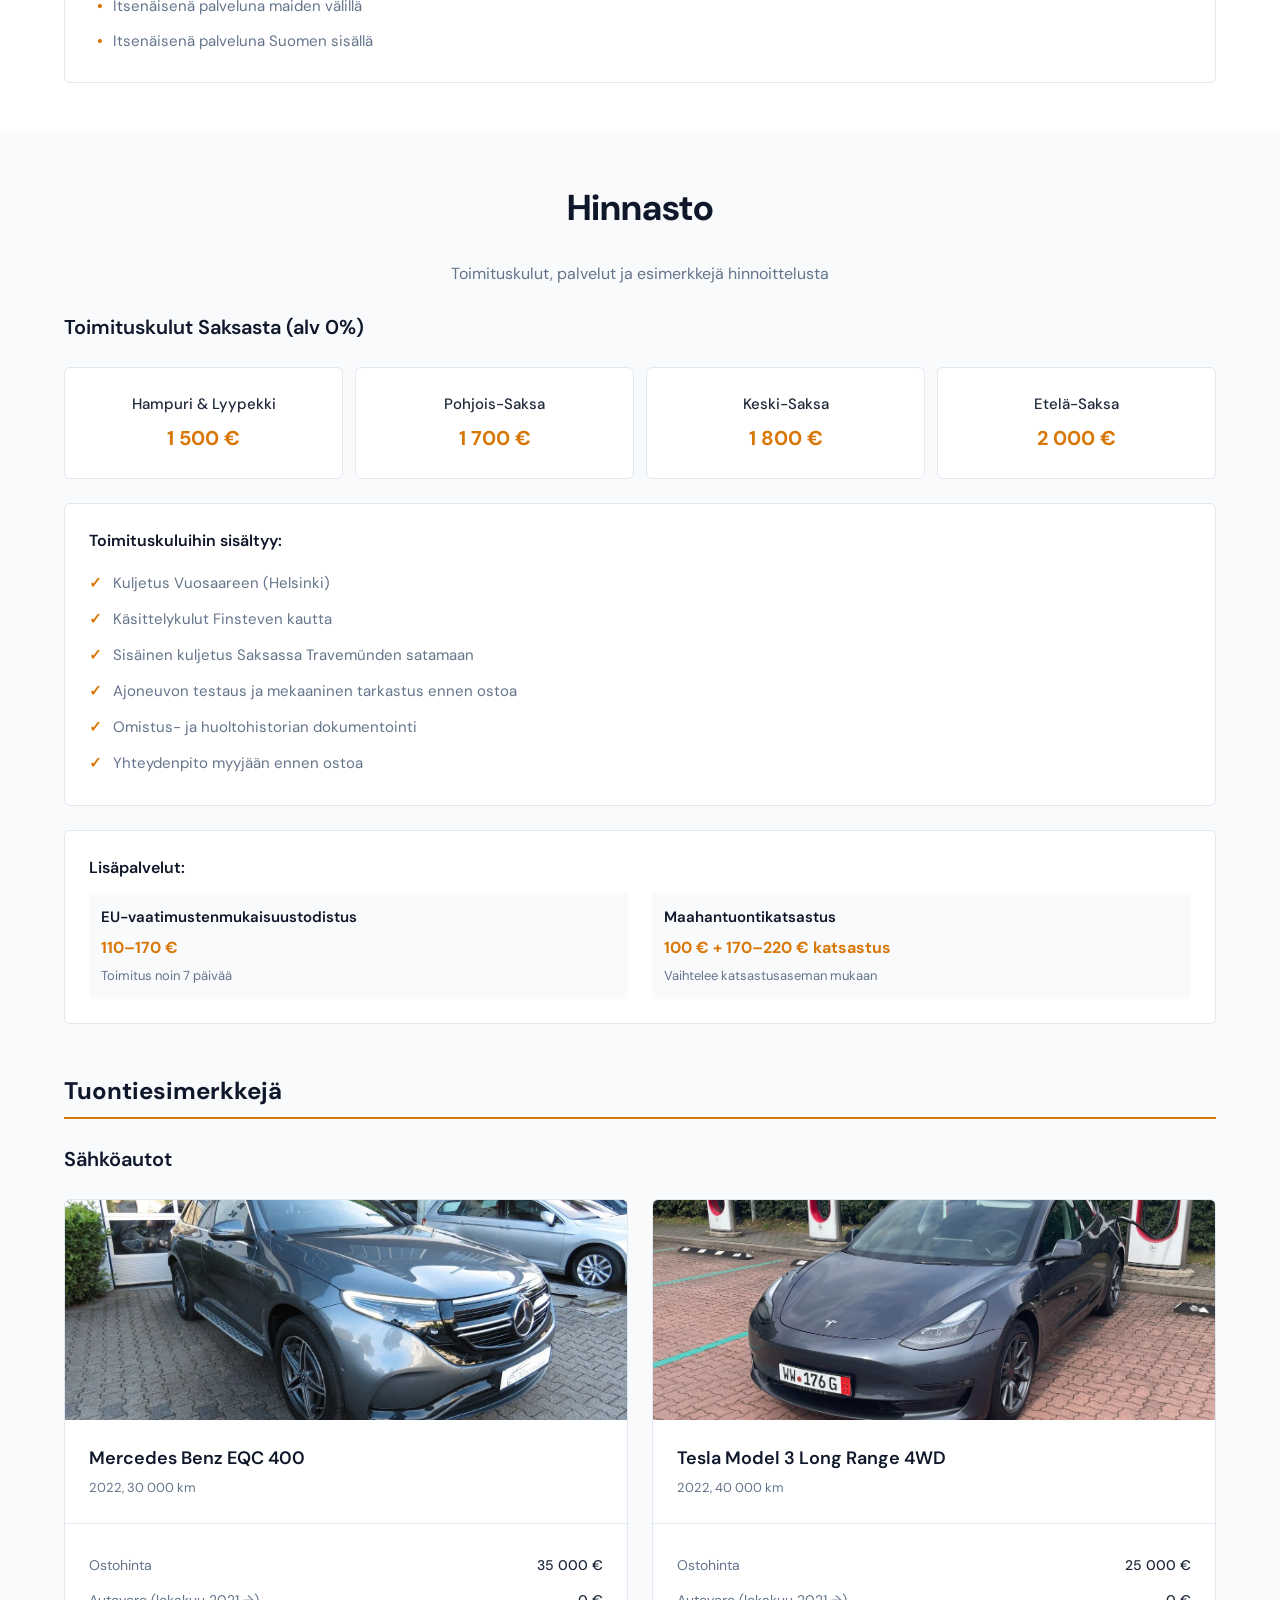
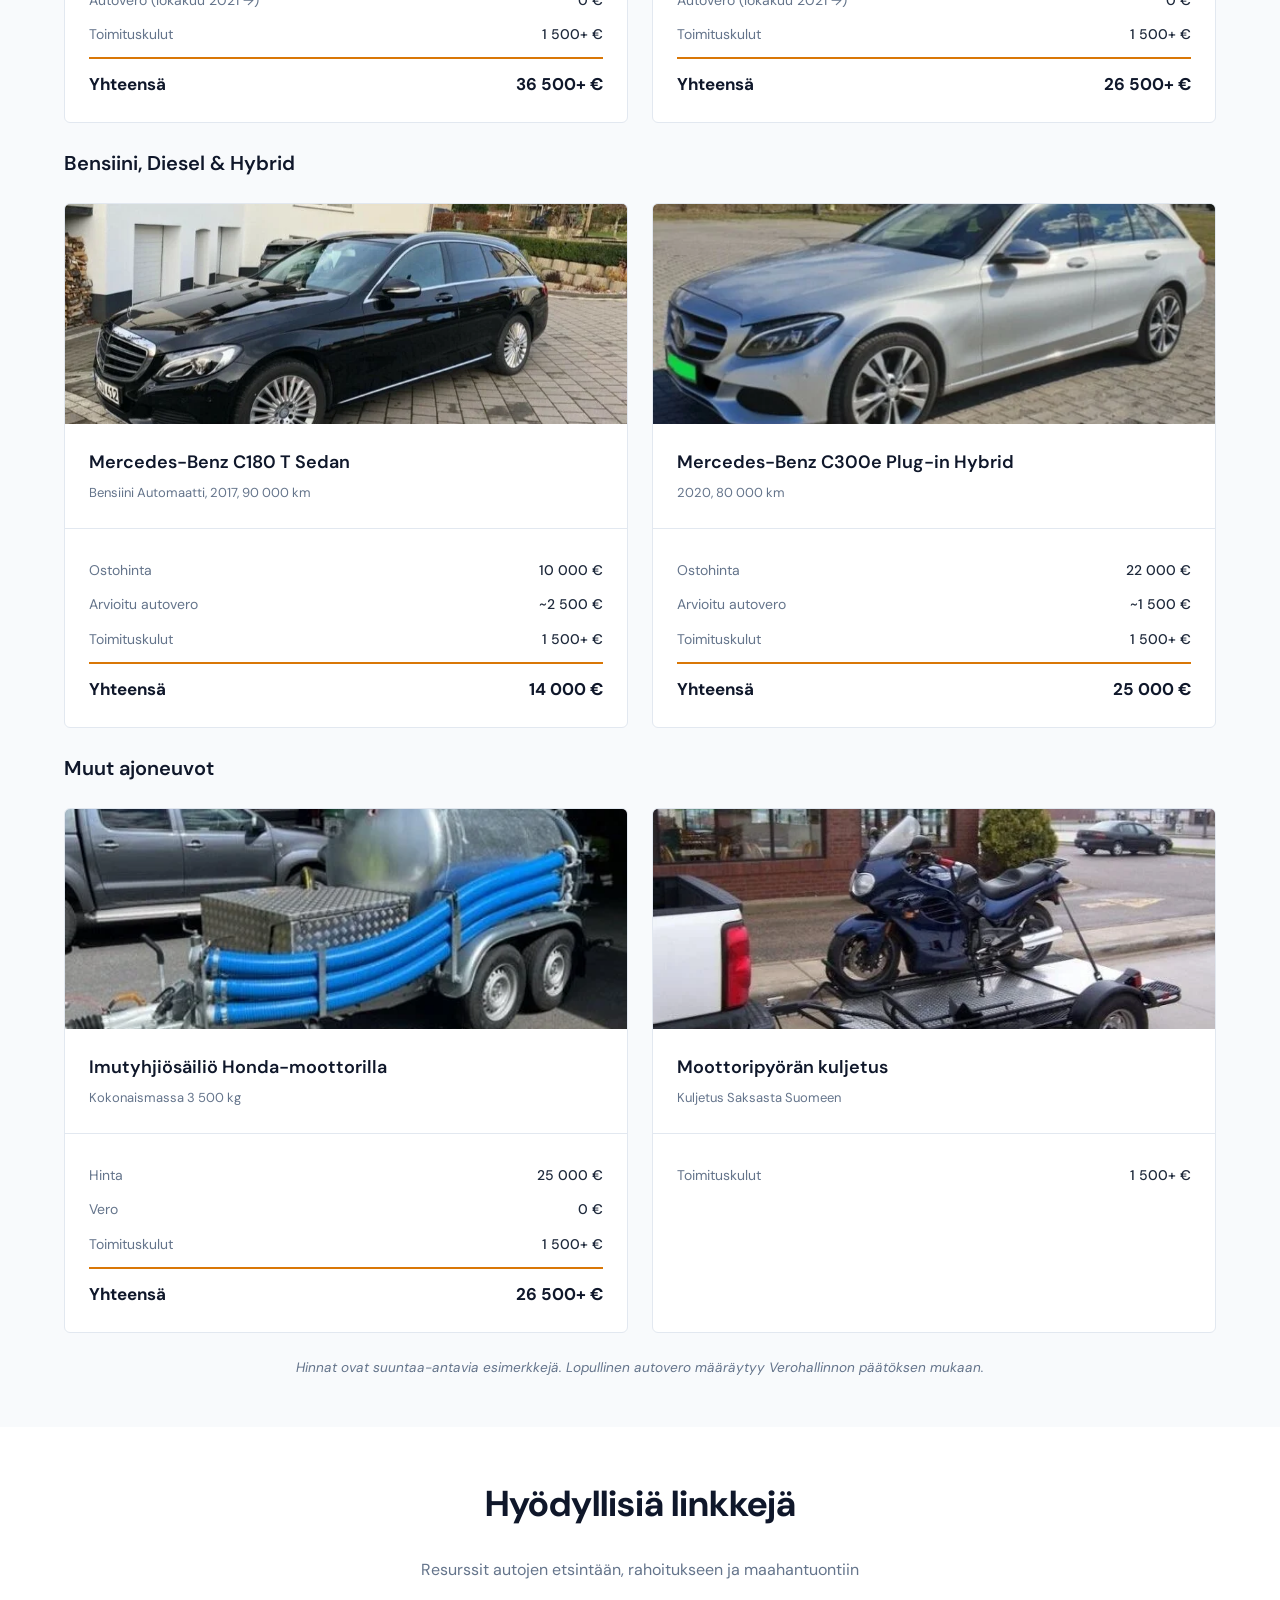
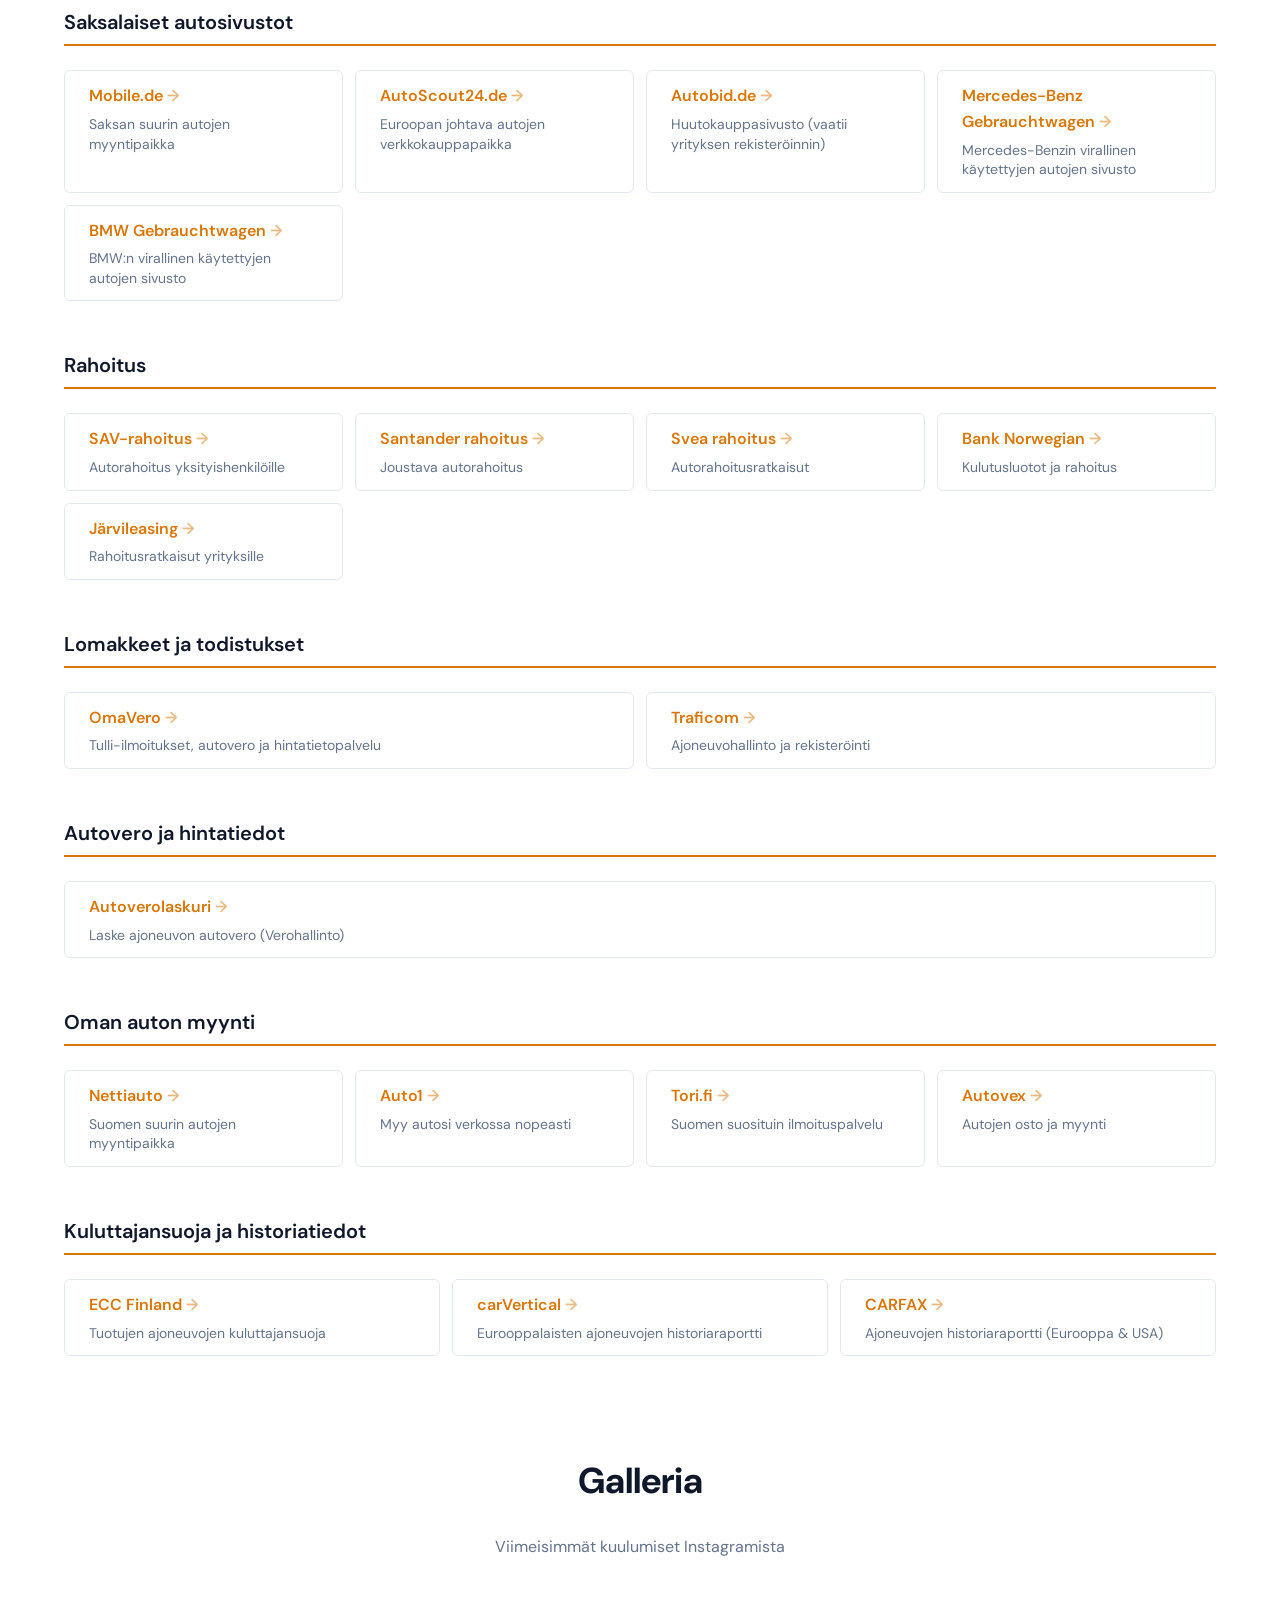
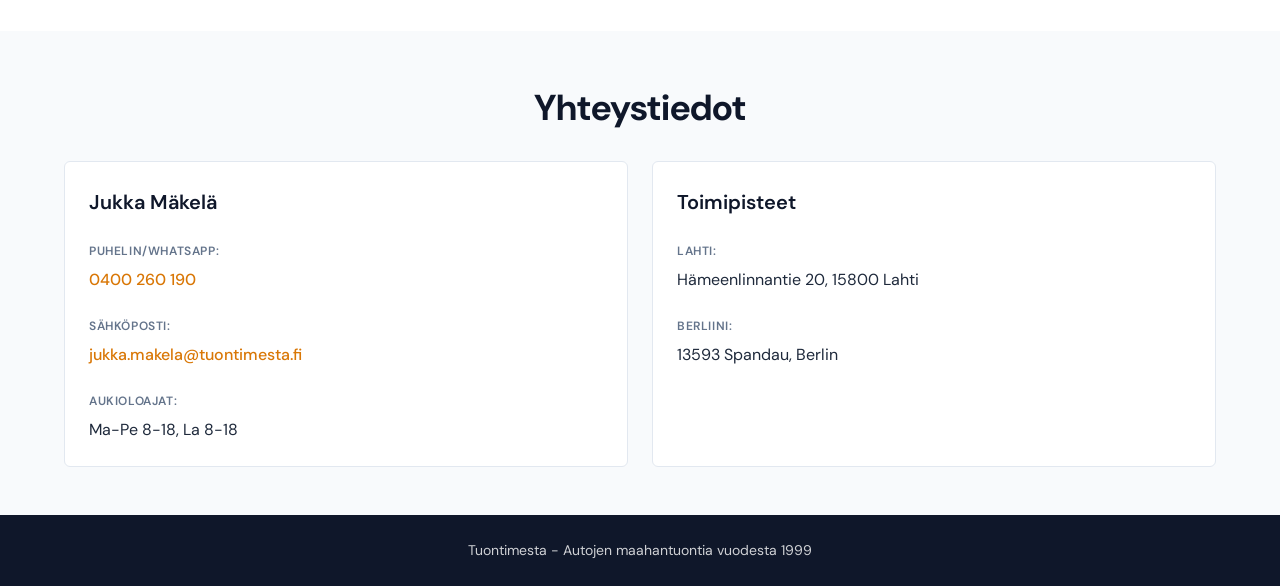
==== commit f3de6fe1: "Change section IDs from English to Finnish for consistent anchor links Co-Authored-By: Claude Opus 4" ====
--- a/index.html
+++ b/index.html
@@ -138,31 +138,31 @@
                     <span></span>
                 </button>
                 <ul class="nav-menu">
-                    <li><a href="#home">Etusivu</a></li>
-                    <li><a href="#services">Palvelumme</a></li>
-                    <li><a href="#pricing">Hinnasto</a></li>
-                    <li><a href="#links">Linkkejä</a></li>
-                    <li><a href="#instagram">Galleria</a></li>
-                    <li><a href="#contact">Yhteystiedot</a></li>
+                    <li><a href="#etusivu">Etusivu</a></li>
+                    <li><a href="#palvelumme">Palvelumme</a></li>
+                    <li><a href="#hinnasto">Hinnasto</a></li>
+                    <li><a href="#linkkeja">Linkkejä</a></li>
+                    <li><a href="#galleria">Galleria</a></li>
+                    <li><a href="#yhteystiedot">Yhteystiedot</a></li>
                 </ul>
             </div>
         </div>
     </nav>
 
     <!-- Hero Section -->
-    <section id="home" class="hero" style="background-image: url('images/hero-mercedes-eqe.jpg');">
+    <section id="etusivu" class="hero" style="background-image: url('images/hero-mercedes-eqe.jpg');">
         <div class="hero-overlay"></div>
         <div class="container">
             <div class="hero-content">
                 <h1>Autojen maahantuontia<br>25 vuoden kokemuksella</h1>
                 <p class="hero-subtitle">Valitse autosi verkosta, me hoidamme loput.</p>
-                <a href="#contact" class="btn btn-primary">Ota yhteyttä</a>
+                <a href="#yhteystiedot" class="btn btn-primary">Ota yhteyttä</a>
             </div>
         </div>
     </section>
 
     <!-- About Section -->
-    <section id="about" class="about">
+    <section id="meista" class="about">
         <div class="container">
             <h2>Meistä</h2>
             <div class="about-grid">
@@ -186,7 +186,7 @@
     </section>
 
     <!-- Services Section -->
-    <section id="services" class="services">
+    <section id="palvelumme" class="services">
         <div class="container">
             <h2>Palvelumme</h2>
             <div class="services-grid">
@@ -226,7 +226,7 @@
     </section>
 
     <!-- Pricing Section -->
-    <section id="pricing" class="pricing">
+    <section id="hinnasto" class="pricing">
         <div class="container">
             <h2>Hinnasto</h2>
             <p class="section-subtitle">Toimituskulut, palvelut ja esimerkkejä hinnoittelusta</p>
@@ -435,7 +435,7 @@
     </section>
 
     <!-- Links Section -->
-    <section id="links" class="links">
+    <section id="linkkeja" class="links">
         <div class="container">
             <h2>Hyödyllisiä linkkejä</h2>
             <p class="section-subtitle">Resurssit autojen etsintään, rahoitukseen ja maahantuontiin</p>
@@ -565,7 +565,7 @@
     </section>
 
     <!-- Instagram Section -->
-    <section id="instagram" class="instagram">
+    <section id="galleria" class="instagram">
         <div class="container">
             <h2>Galleria</h2>
             <p class="section-subtitle">Viimeisimmät kuulumiset Instagramista</p>
@@ -574,7 +574,7 @@
     </section>
 
     <!-- Contact Section -->
-    <section id="contact" class="contact">
+    <section id="yhteystiedot" class="contact">
         <div class="container">
             <h2>Yhteystiedot</h2>
             <div class="contact-grid">
--- a/styles.css
+++ b/styles.css
@@ -250,9 +250,6 @@
 }
 
 .about-card:hover {
-    transform: translateY(-2px);
-    border-color: var(--color-accent);
-    box-shadow: 0 4px 12px rgba(217, 119, 6, 0.1);
 }
 
 .about-icon {
@@ -292,8 +289,6 @@
 }
 
 .service-card:hover {
-    transform: translateX(4px);
-    box-shadow: 0 4px 12px rgba(217, 119, 6, 0.1);
 }
 
 .service-number {
@@ -402,8 +397,6 @@
 }
 
 .delivery-card:hover {
-    border-color: var(--color-accent);
-    transform: translateY(-2px);
 }
 
 .delivery-location {
@@ -531,9 +524,6 @@
 }
 
 .pricing-card:hover {
-    border-color: var(--color-accent);
-    box-shadow: 0 4px 12px rgba(217, 119, 6, 0.1);
-    transform: translateY(-2px);
 }
 
 .vehicle-image {
@@ -631,7 +621,9 @@
 }
 
 .link-card:hover {
+    border-width: 2px;
     border-color: var(--color-accent);
+    padding: calc(var(--spacing-sm) - 1px) calc(var(--spacing-md) - 1px);
     transform: translateY(-2px);
     box-shadow: 0 4px 12px rgba(217, 119, 6, 0.1);
 }
@@ -640,7 +632,12 @@
     font-size: 1rem;
     font-weight: 600;
     margin-bottom: var(--spacing-xs);
-    color: var(--color-primary);
+    color: var(--color-accent);
+}
+
+.link-card h4::after {
+    content: " →";
+    opacity: 0.5;
 }
 
 .link-card p {
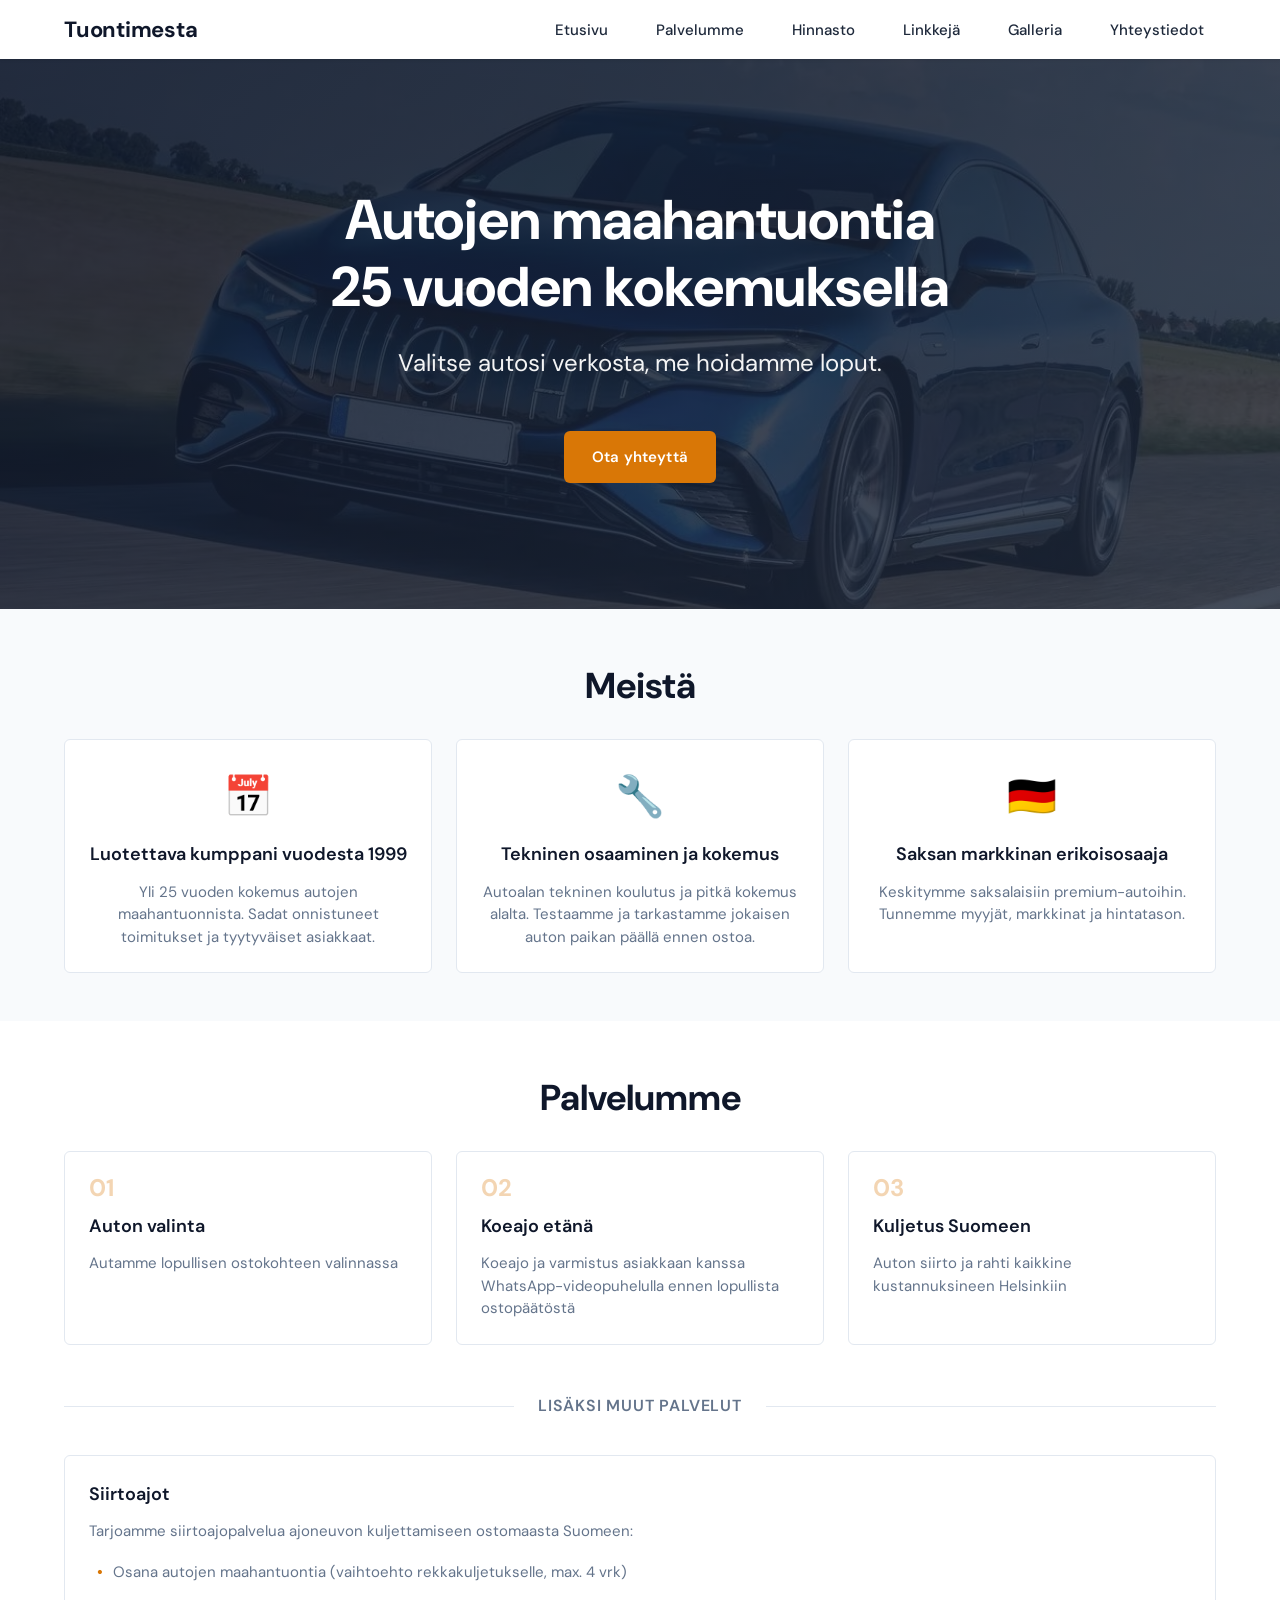
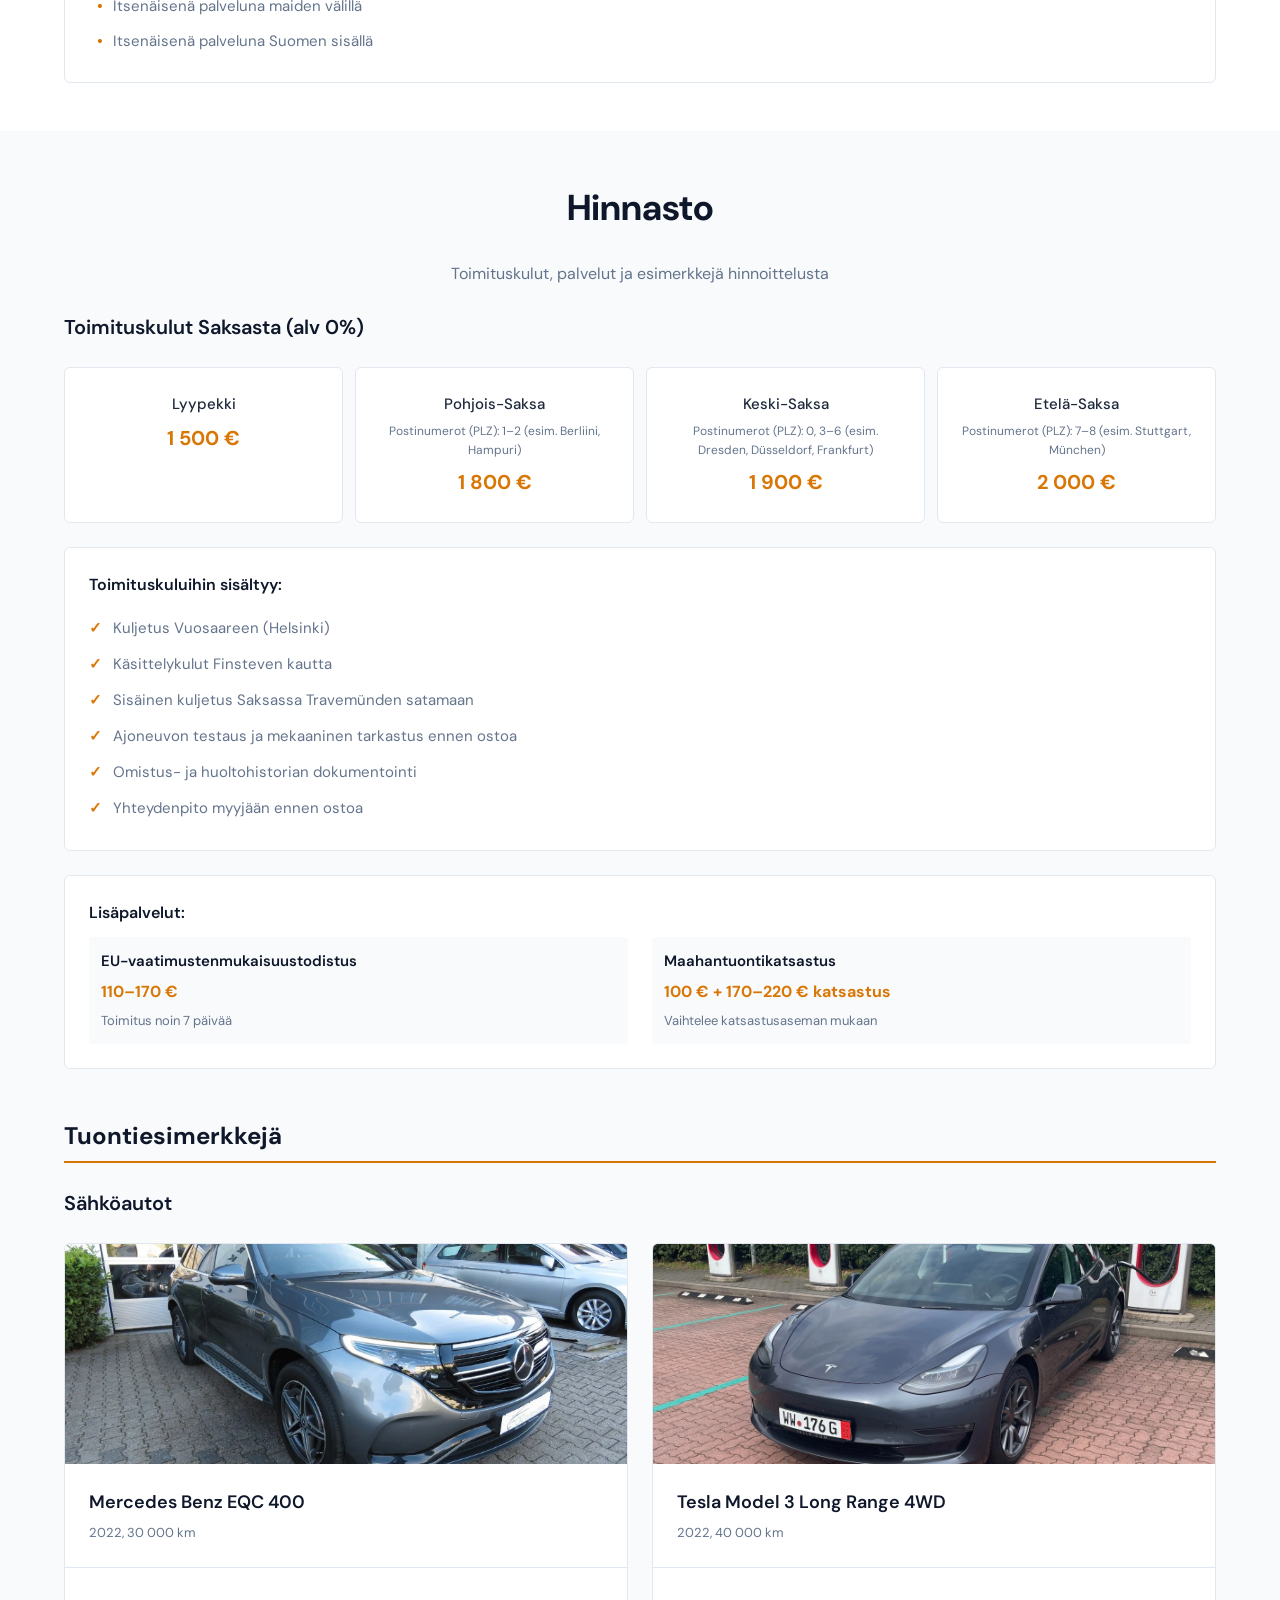
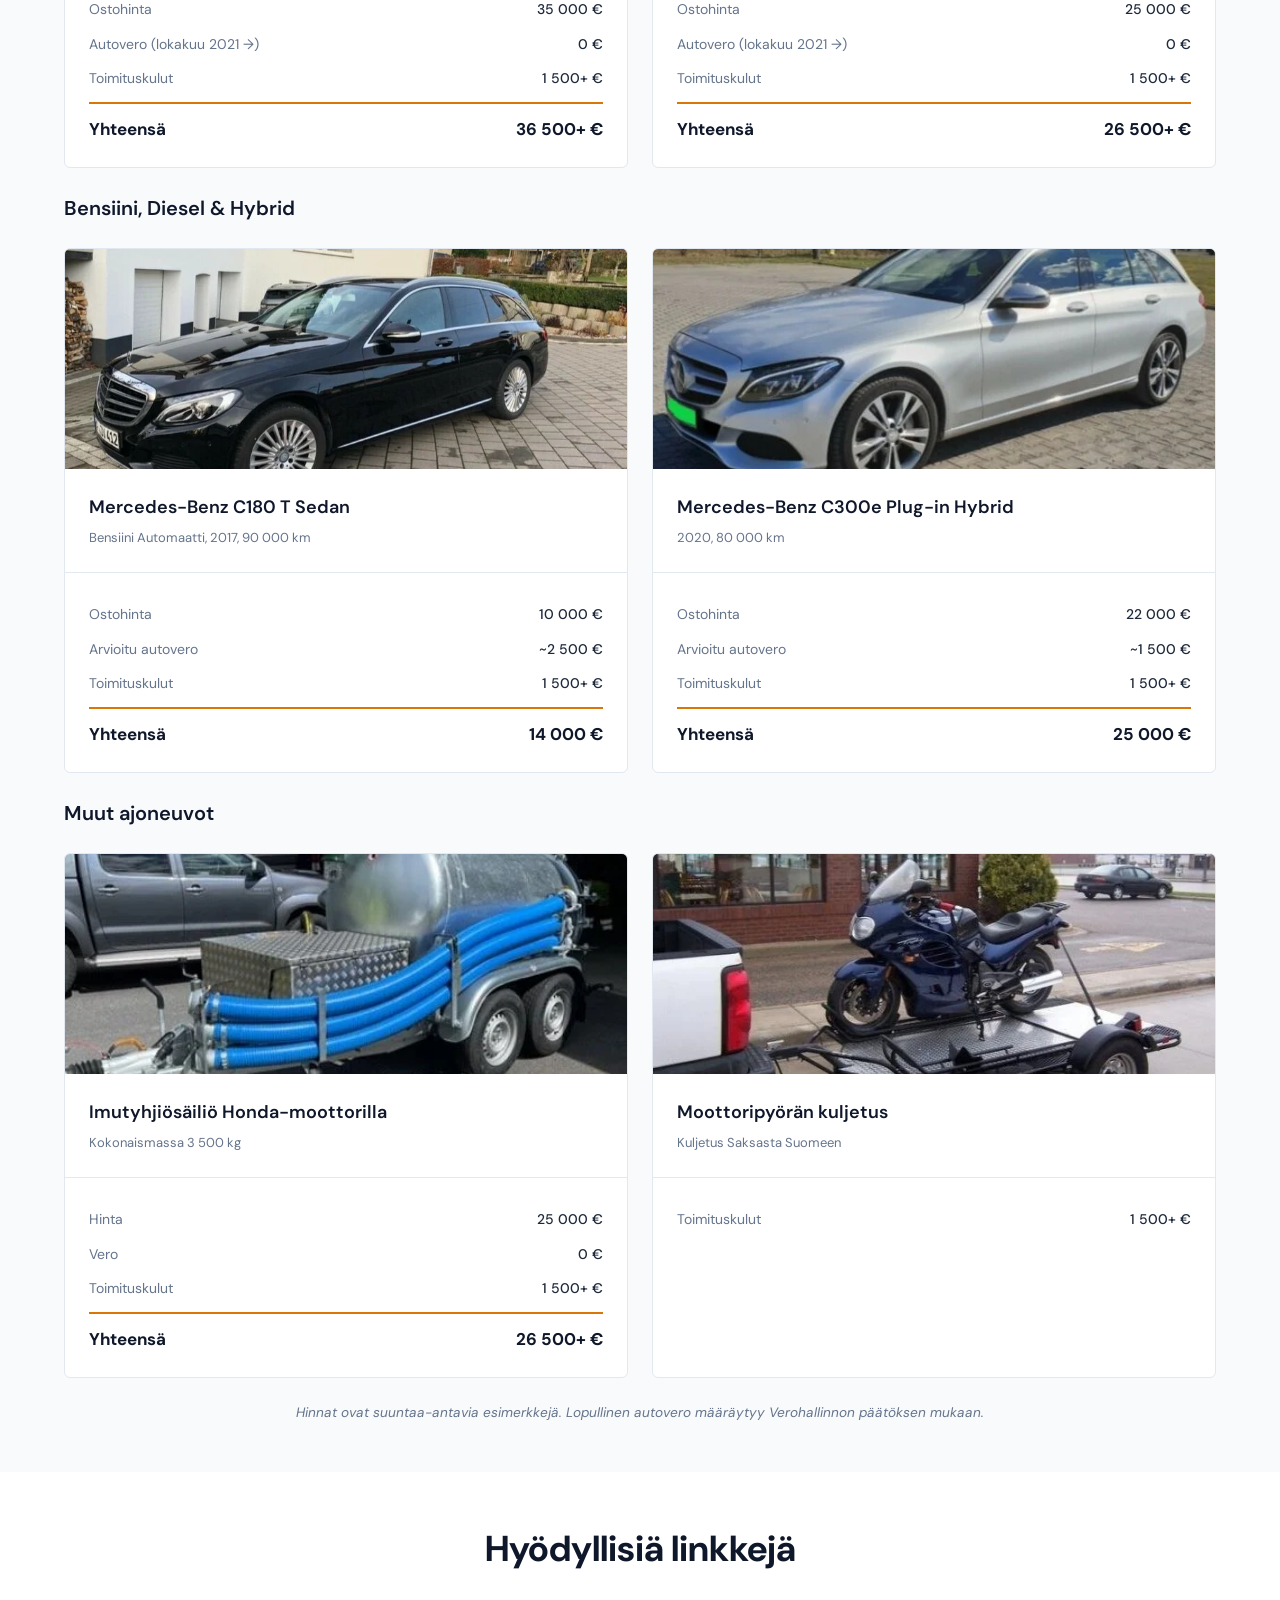
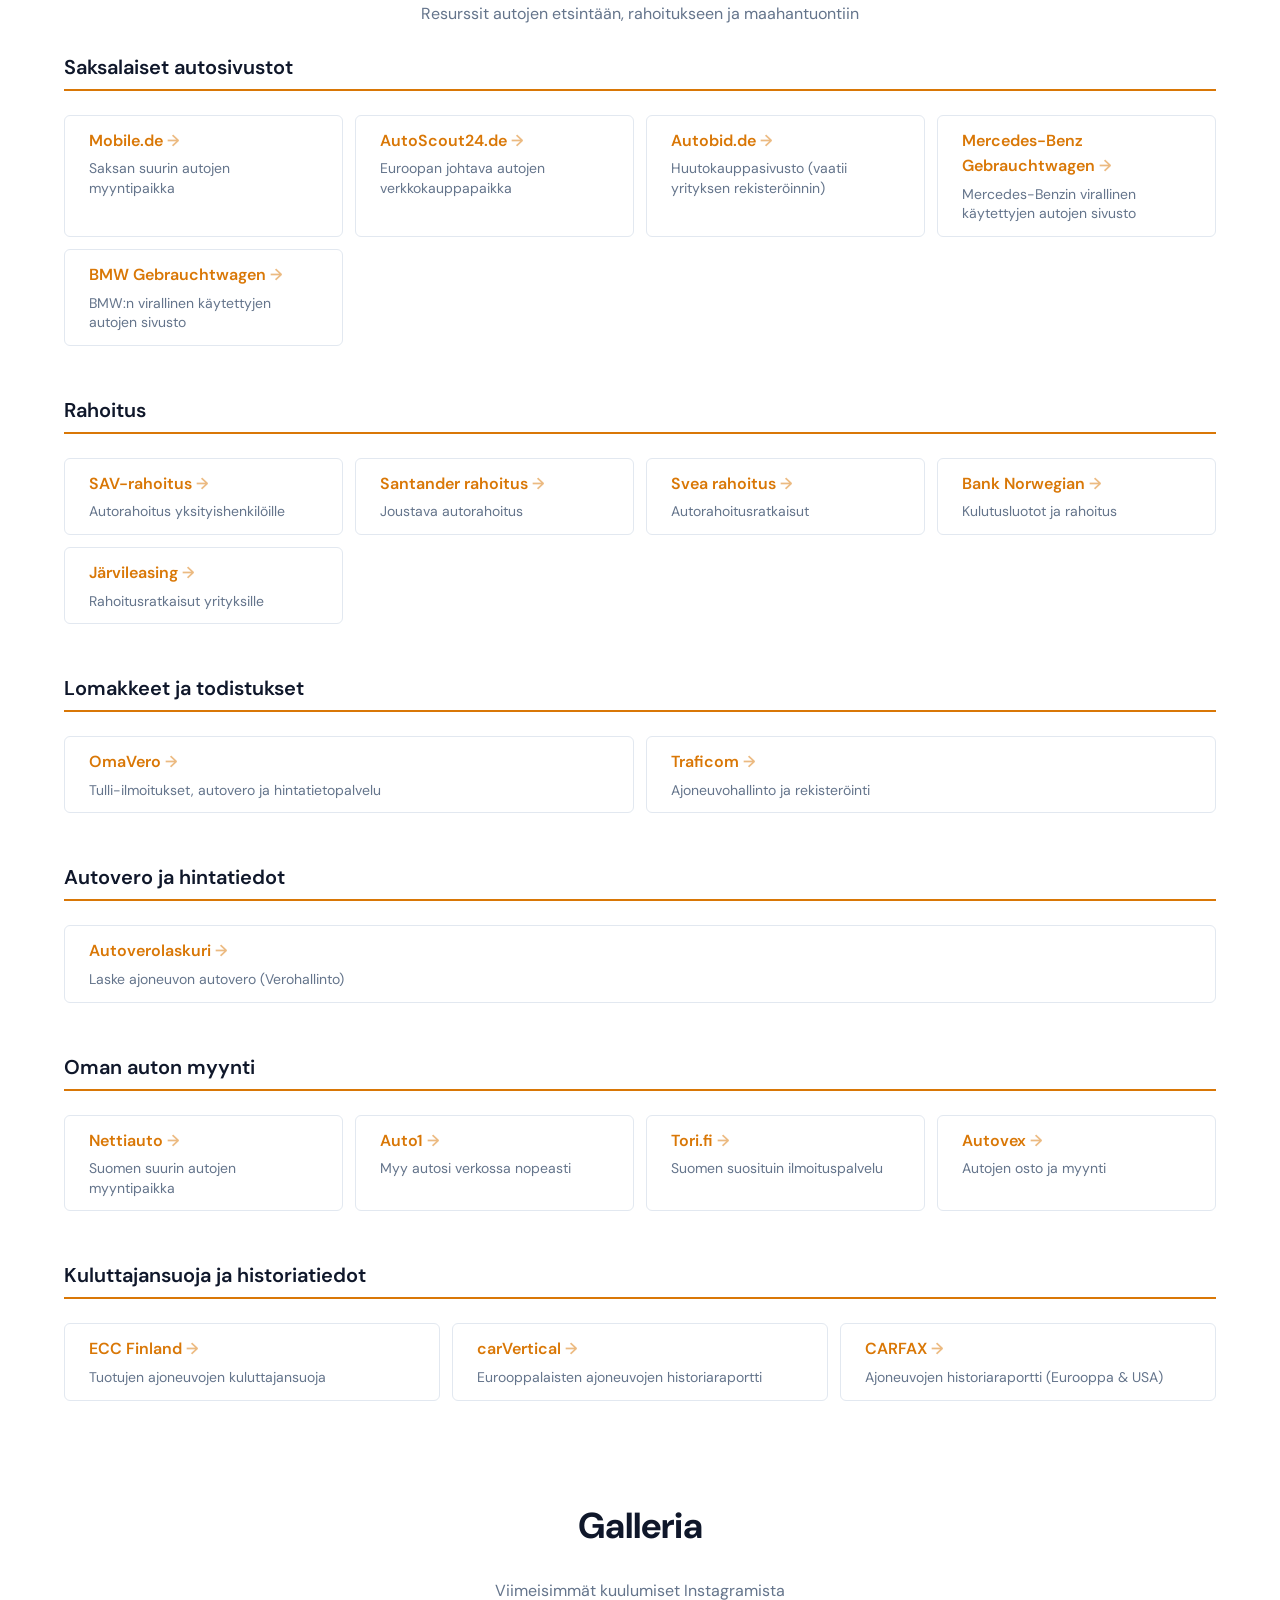
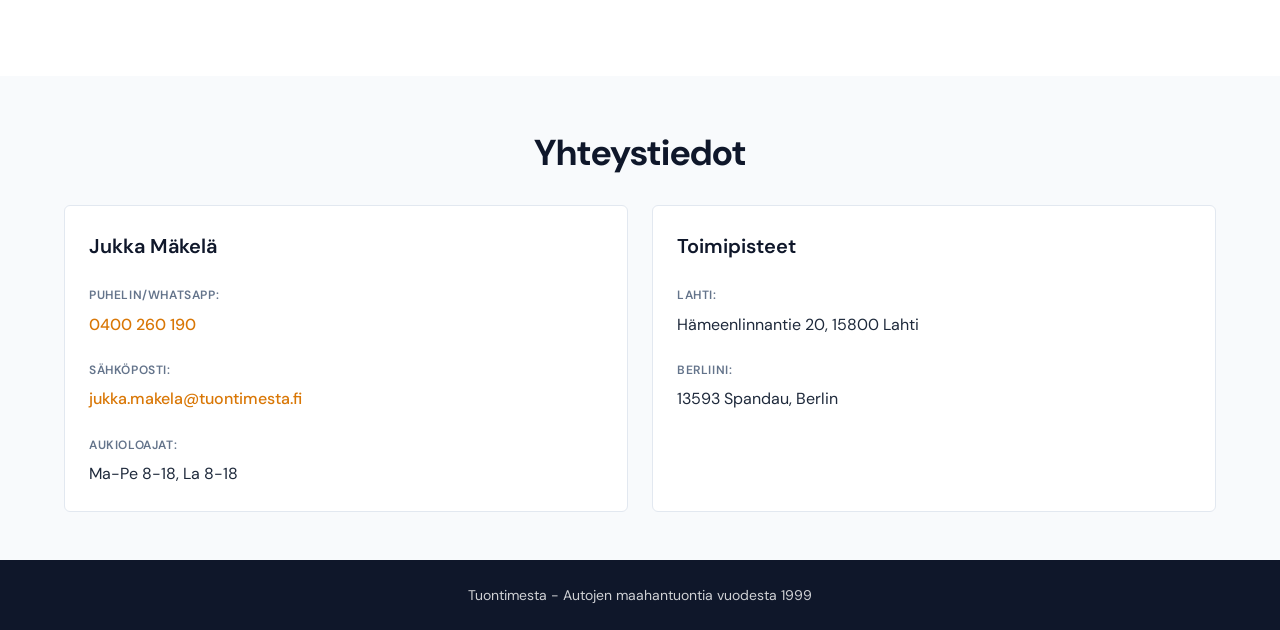
==== commit f58d731f: "Update delivery pricing zones with postal codes and city examples Co-Authored-By: Claude Opus 4.6 (1" ====
--- a/index.html
+++ b/index.html
@@ -236,19 +236,22 @@
                 <h3 class="pricing-category">Toimituskulut Saksasta (alv 0%)</h3>
                 <div class="delivery-grid">
                     <div class="delivery-card">
-                        <div class="delivery-location">Hampuri & Lyypekki</div>
+                        <div class="delivery-location">Lyypekki</div>
                         <div class="delivery-price">1 500 €</div>
                     </div>
                     <div class="delivery-card">
                         <div class="delivery-location">Pohjois-Saksa</div>
-                        <div class="delivery-price">1 700 €</div>
+                        <div class="delivery-detail">Postinumerot (PLZ): 1–2 (esim. Berliini, Hampuri)</div>
+                        <div class="delivery-price">1 800 €</div>
                     </div>
                     <div class="delivery-card">
                         <div class="delivery-location">Keski-Saksa</div>
-                        <div class="delivery-price">1 800 €</div>
+                        <div class="delivery-detail">Postinumerot (PLZ): 0, 3–6 (esim. Dresden, Düsseldorf, Frankfurt)</div>
+                        <div class="delivery-price">1 900 €</div>
                     </div>
                     <div class="delivery-card">
                         <div class="delivery-location">Etelä-Saksa</div>
+                        <div class="delivery-detail">Postinumerot (PLZ): 7–8 (esim. Stuttgart, München)</div>
                         <div class="delivery-price">2 000 €</div>
                     </div>
                 </div>
--- a/styles.css
+++ b/styles.css
@@ -406,6 +406,12 @@
     margin-bottom: var(--spacing-xs);
 }
 
+.delivery-detail {
+    font-size: 0.75rem;
+    color: var(--color-text-light);
+    margin-bottom: var(--spacing-xs);
+}
+
 .delivery-price {
     font-size: 1.25rem;
     font-weight: 700;
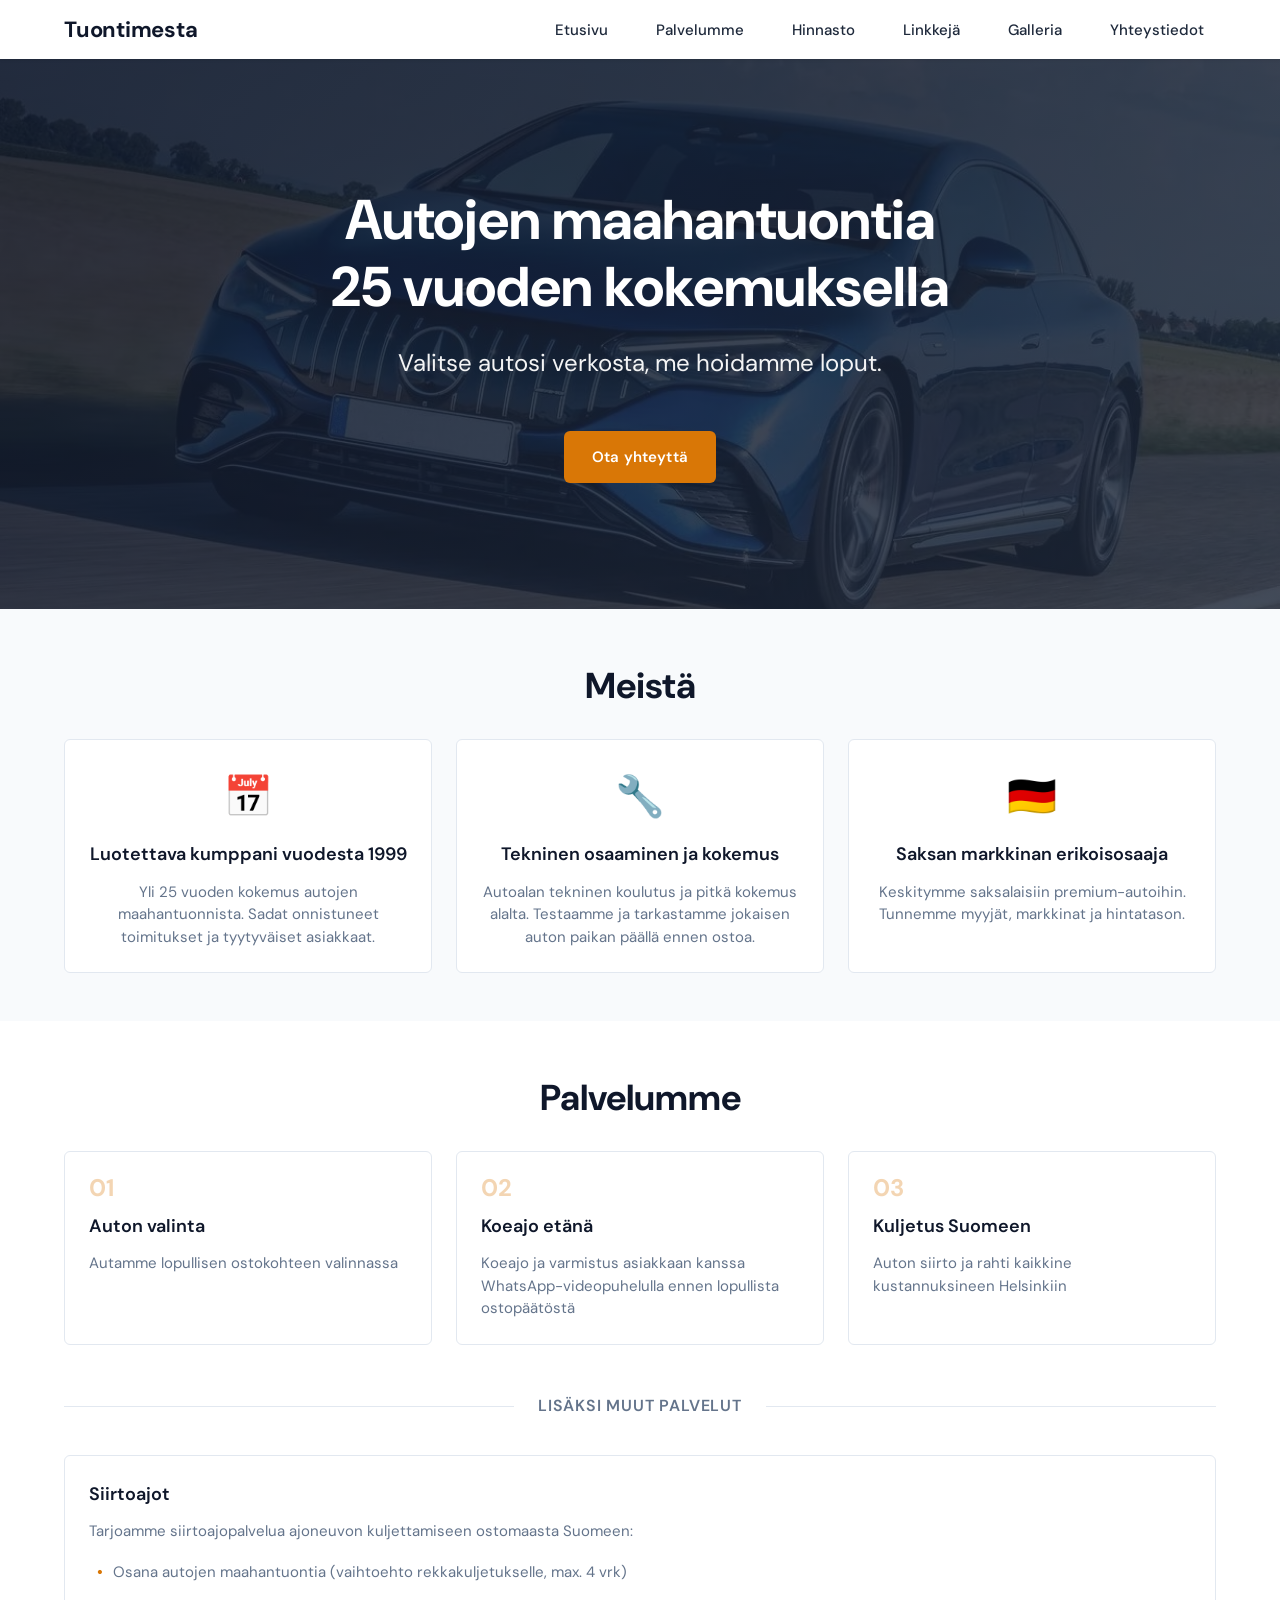
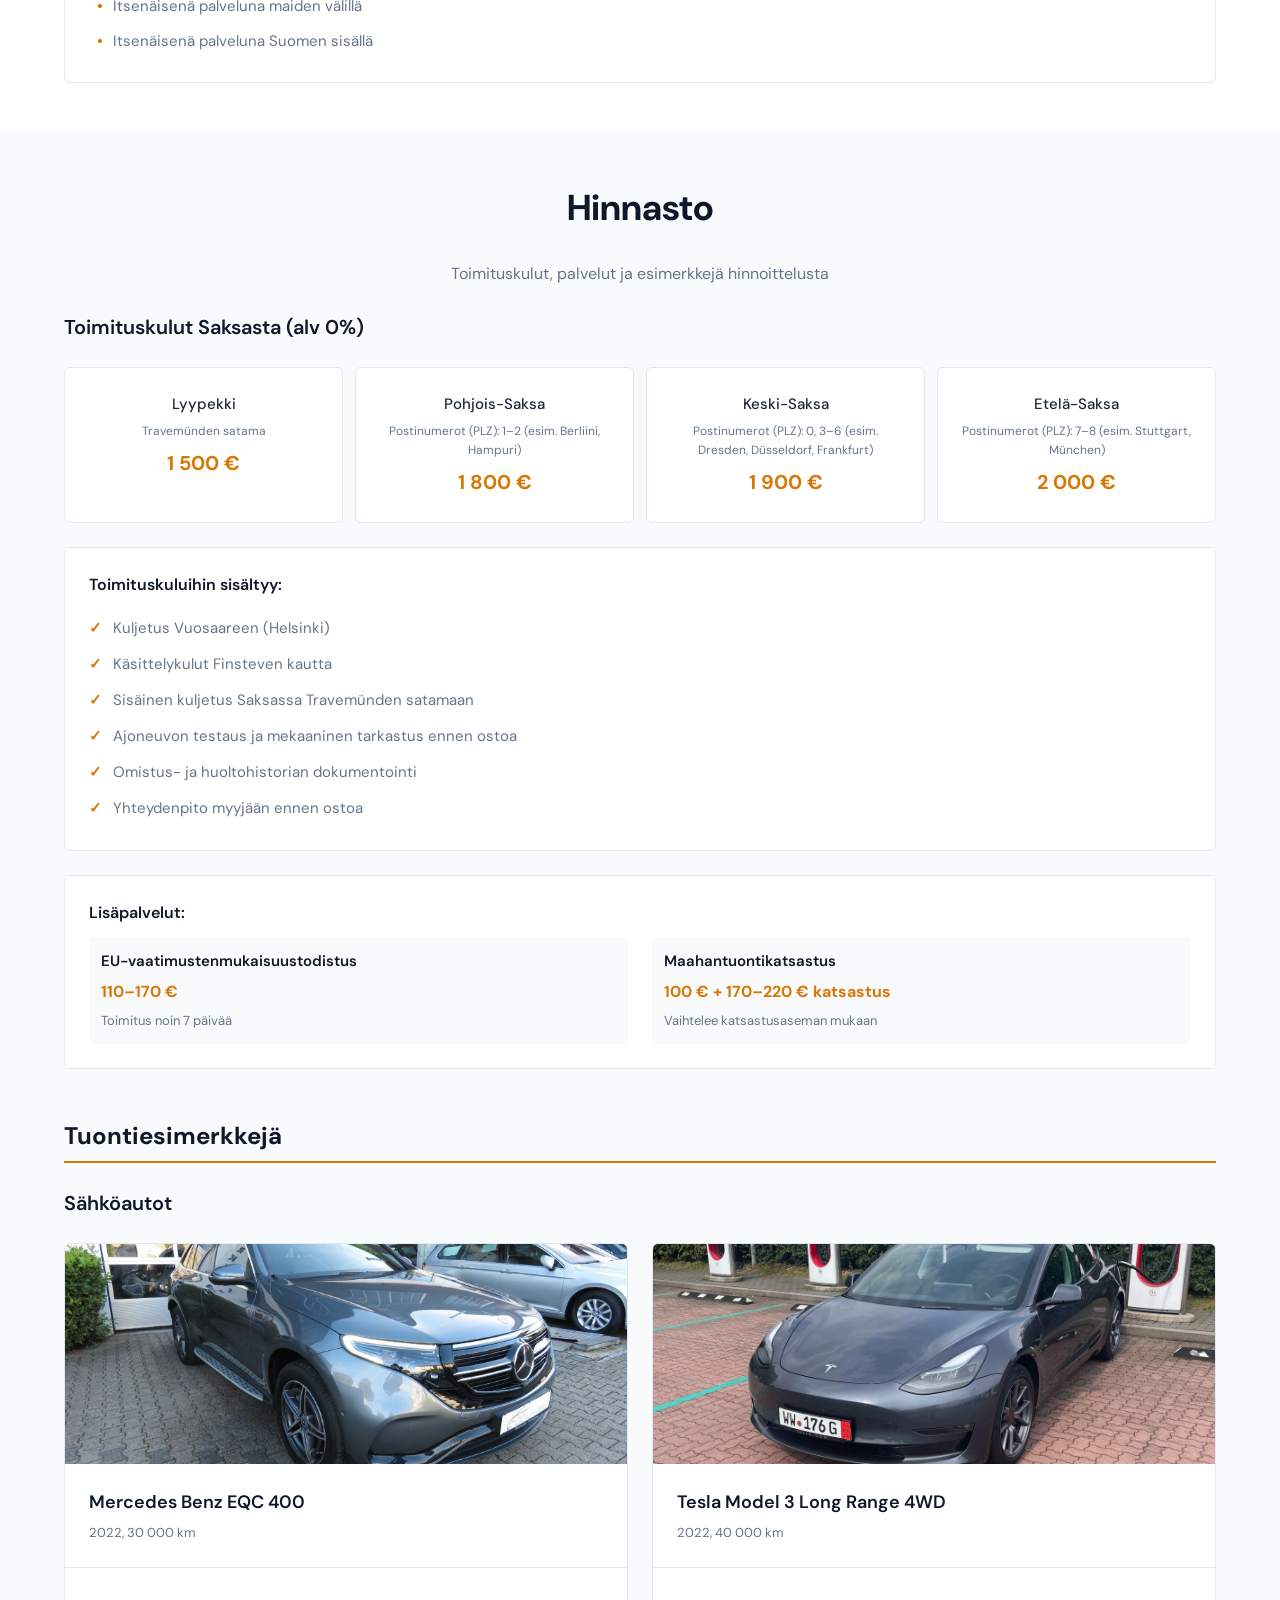
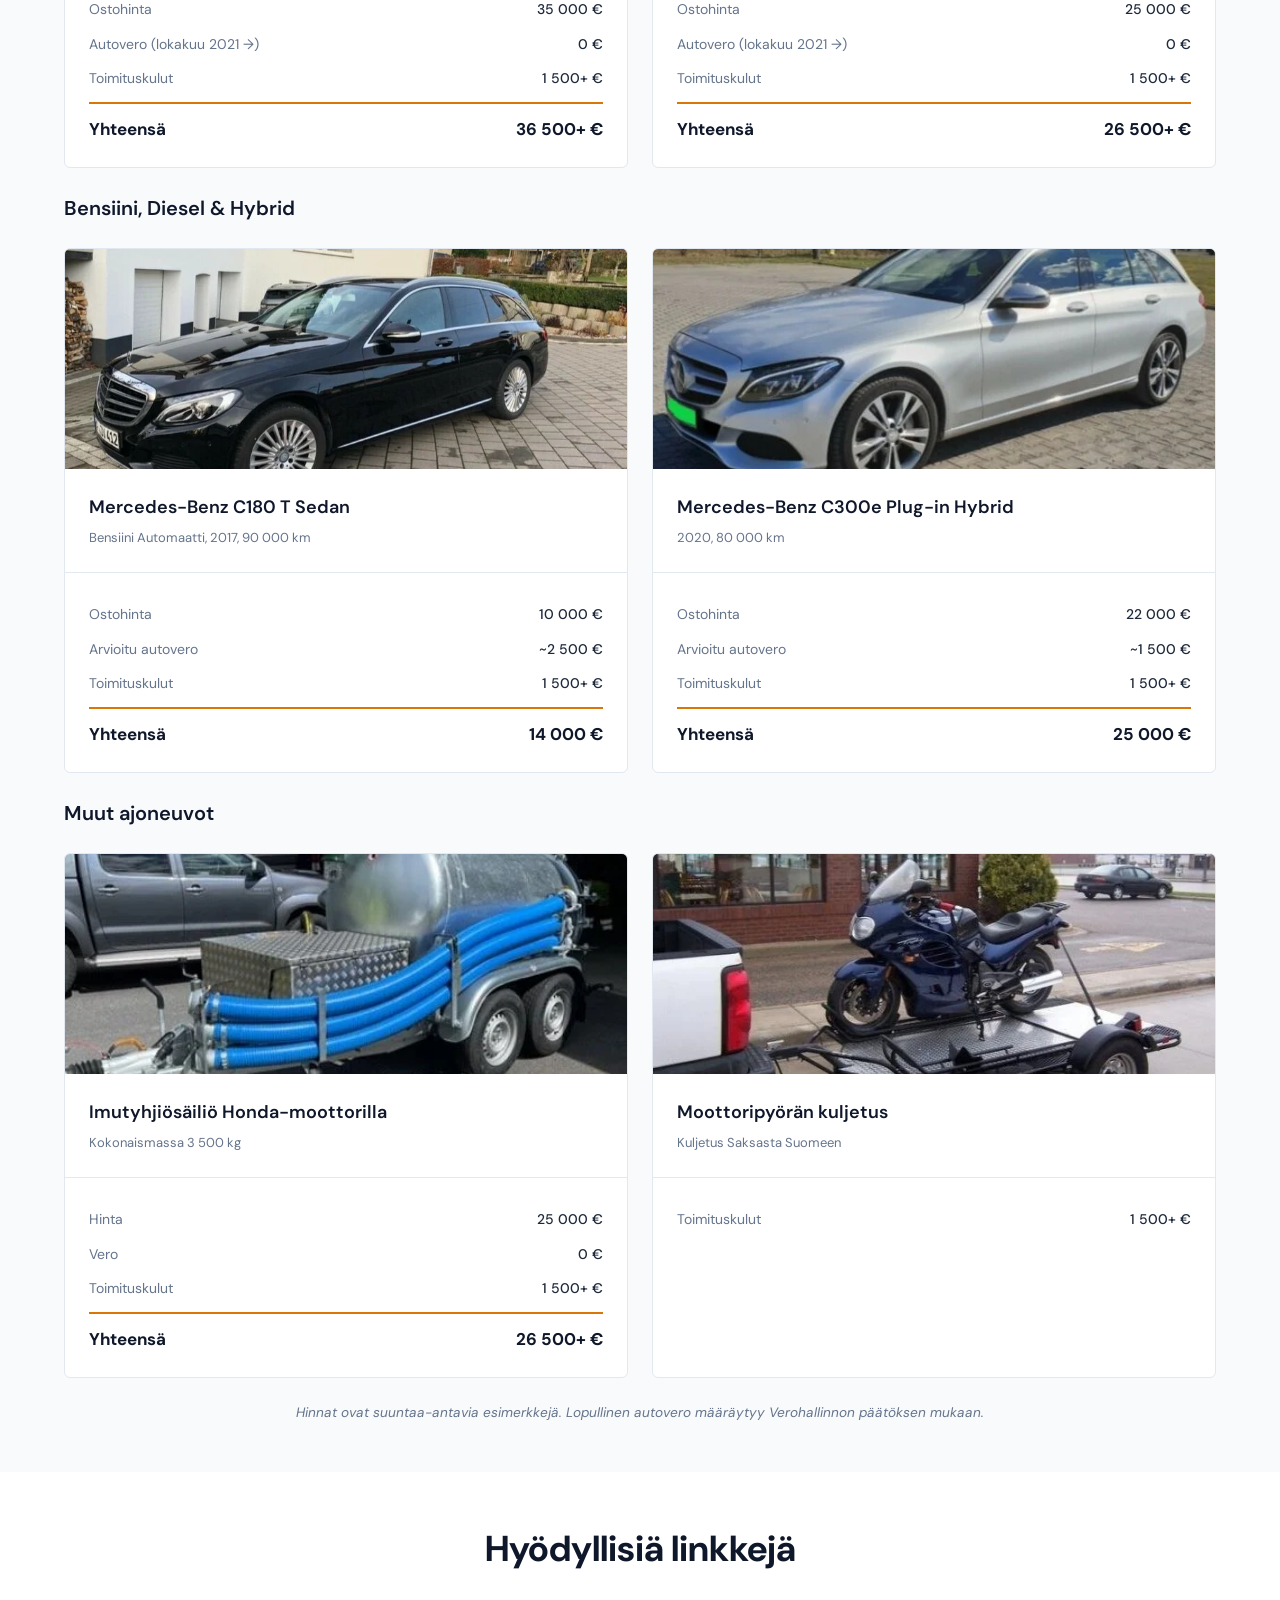
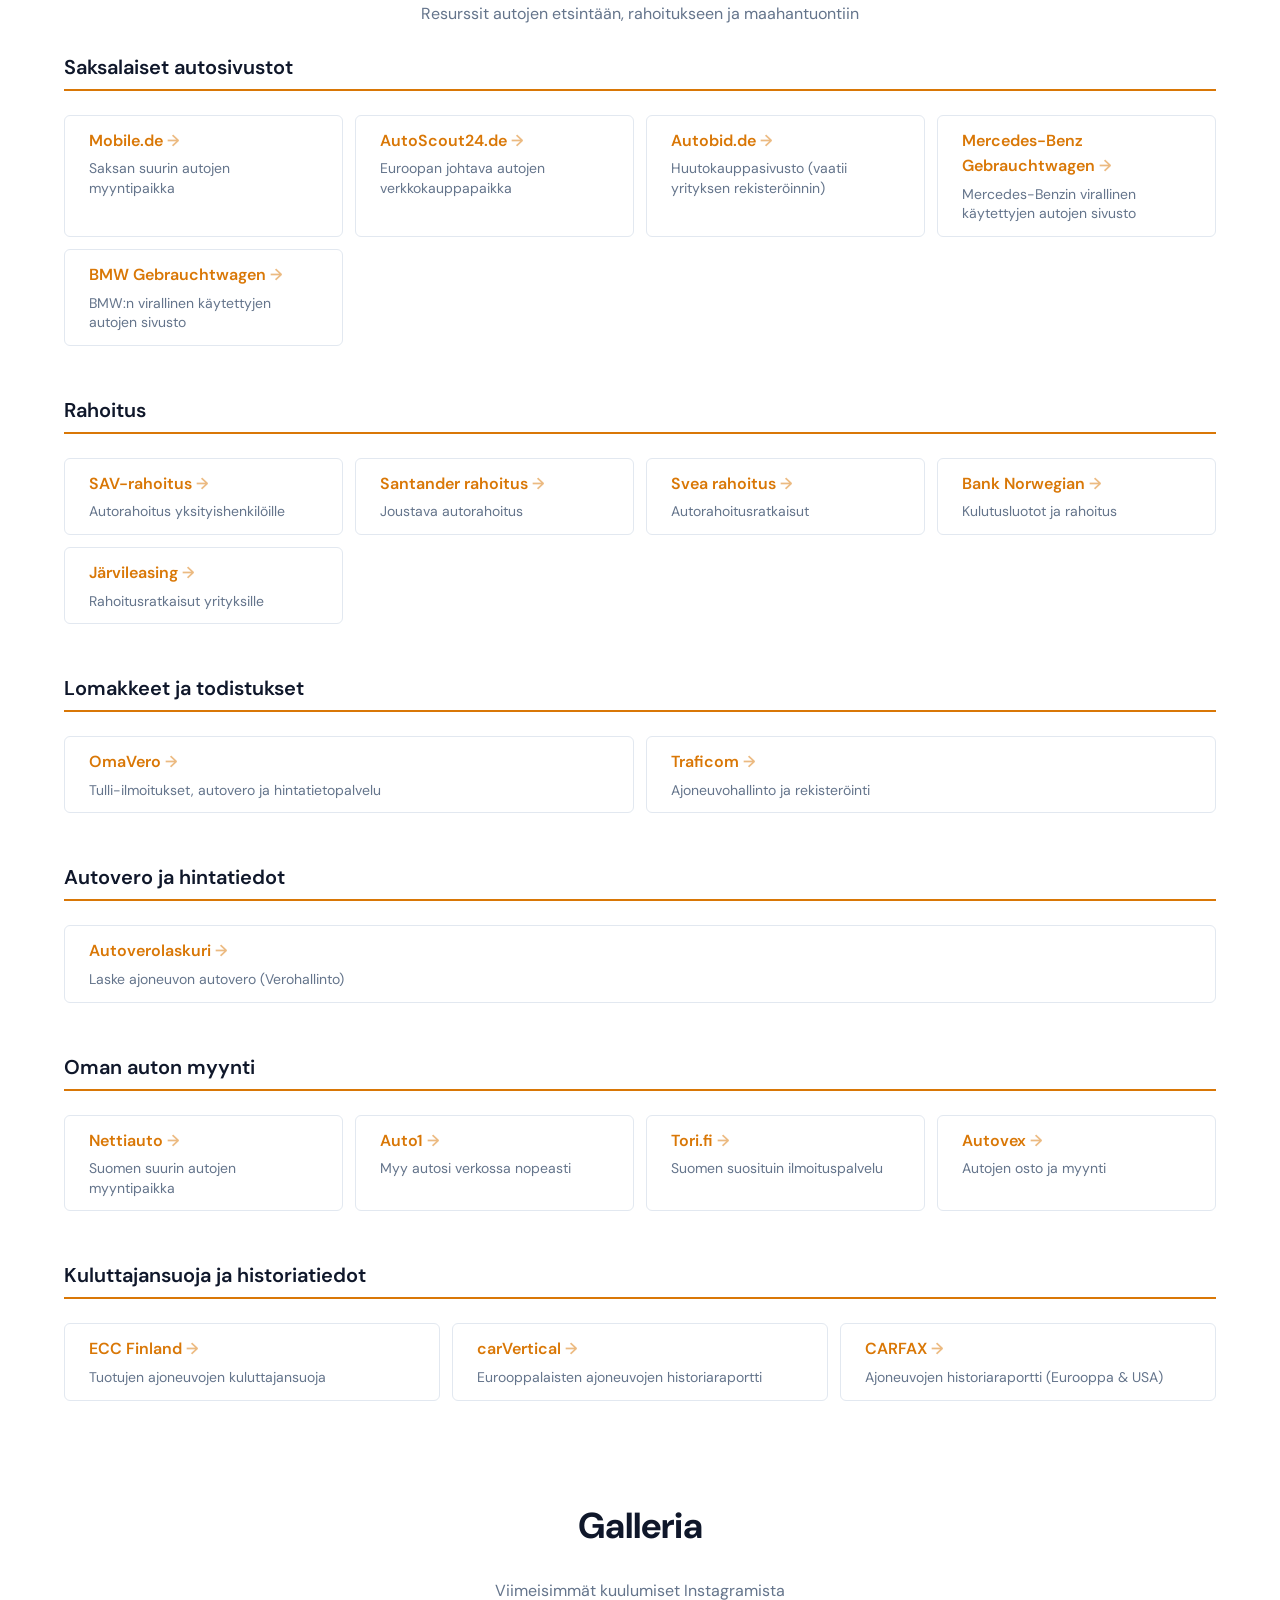
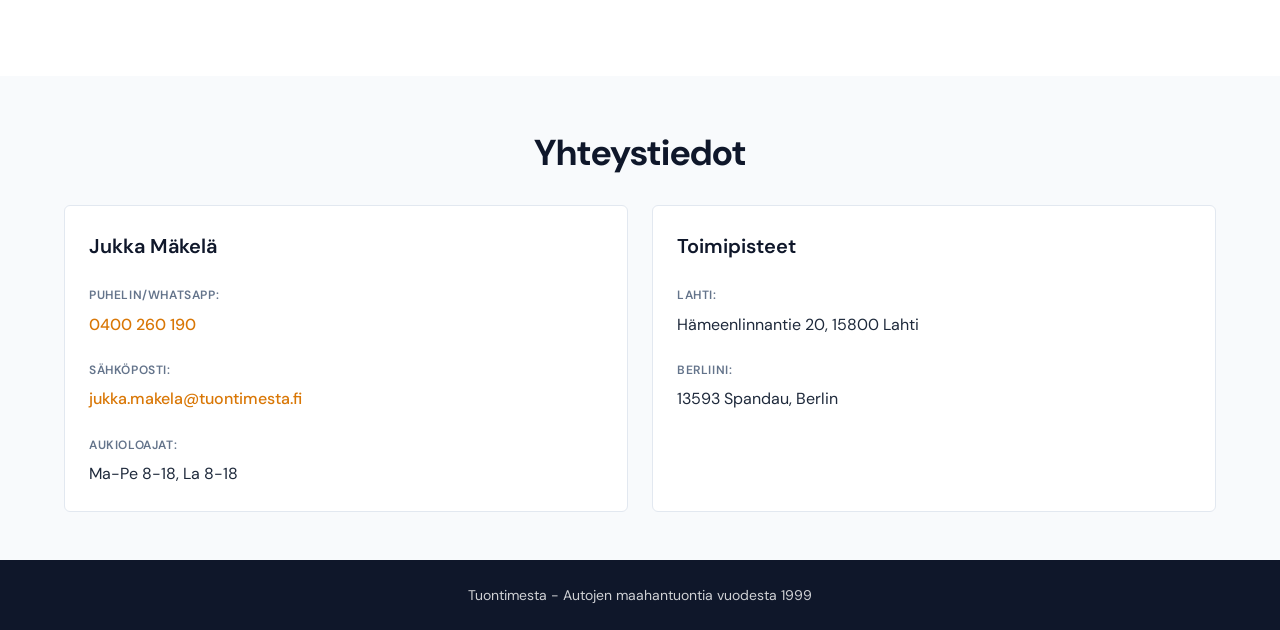
==== commit 6ec9b91b: "Add Travemünden satama detail to Lyypekki delivery card Co-Authored-By: Claude Opus 4.6 (1M context)" ====
--- a/index.html
+++ b/index.html
@@ -237,6 +237,7 @@
                 <div class="delivery-grid">
                     <div class="delivery-card">
                         <div class="delivery-location">Lyypekki</div>
+                        <div class="delivery-detail">Travemünden satama</div>
                         <div class="delivery-price">1 500 €</div>
                     </div>
                     <div class="delivery-card">
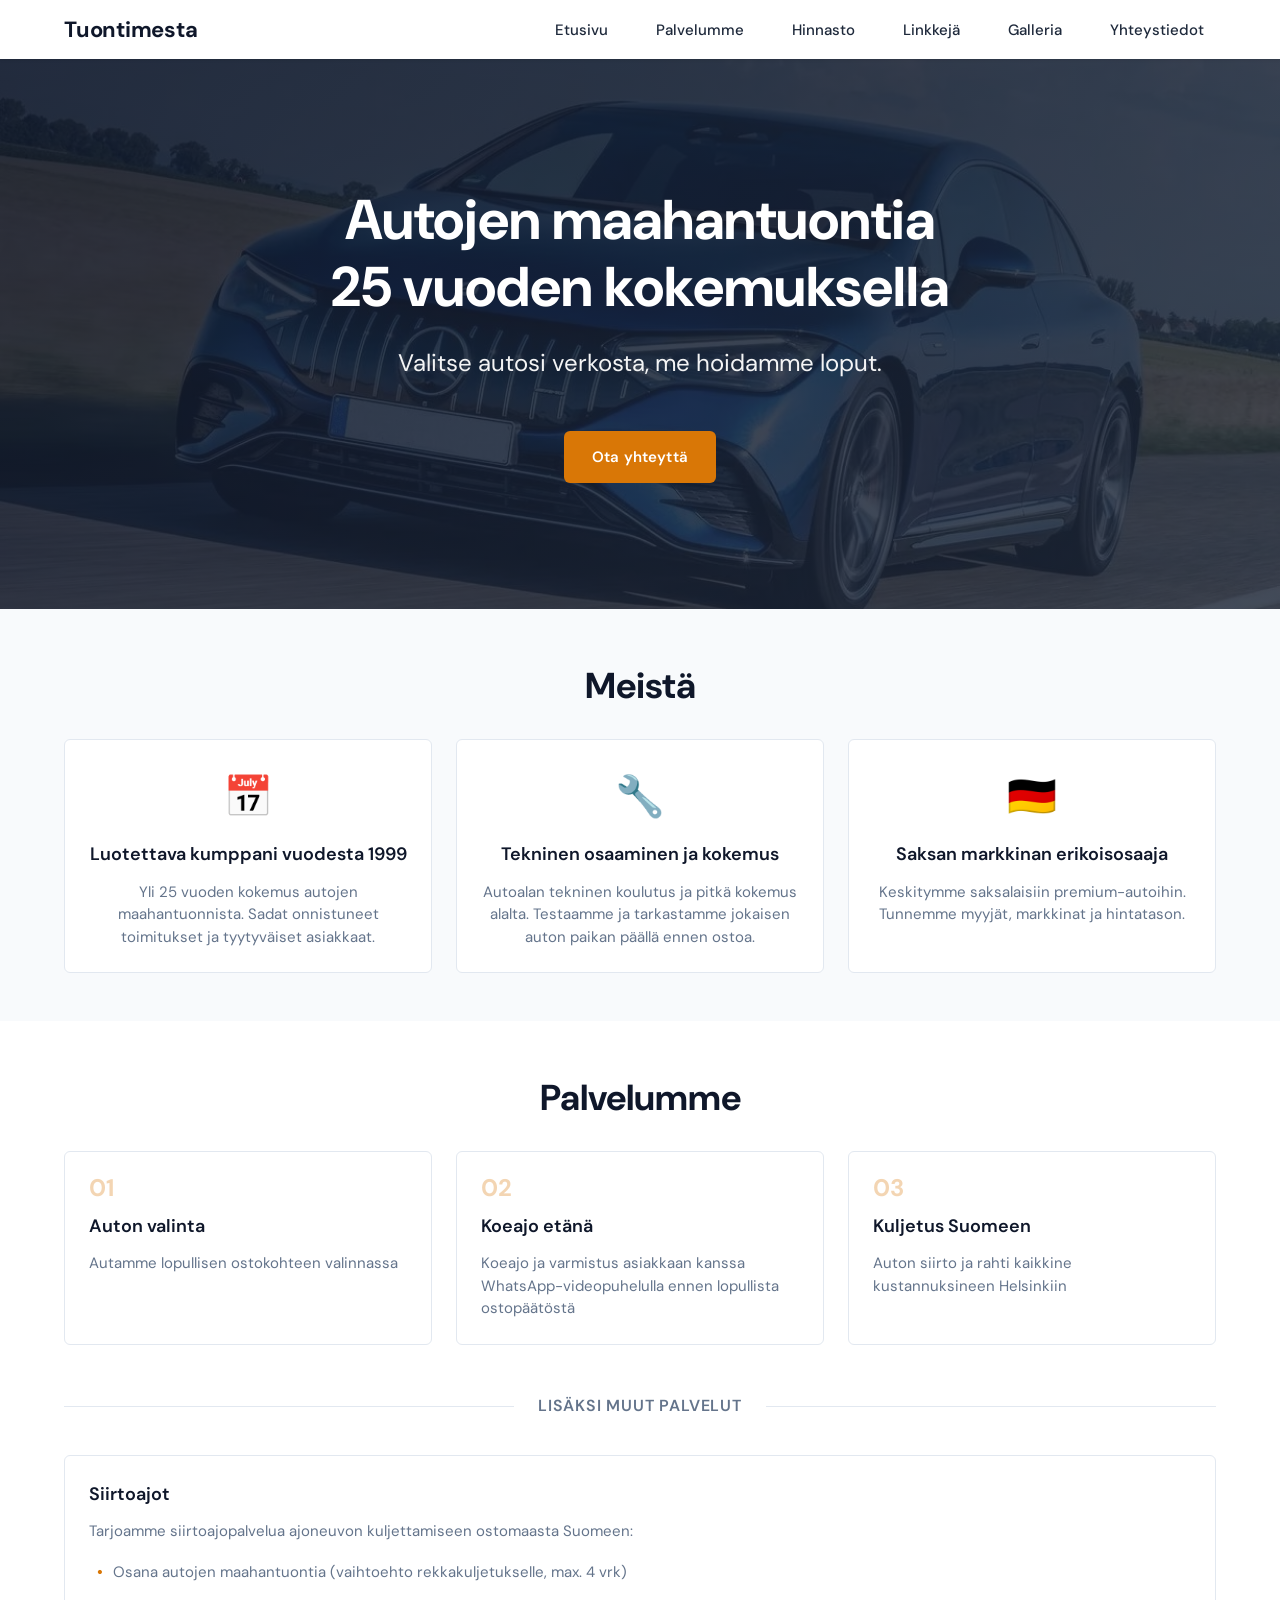
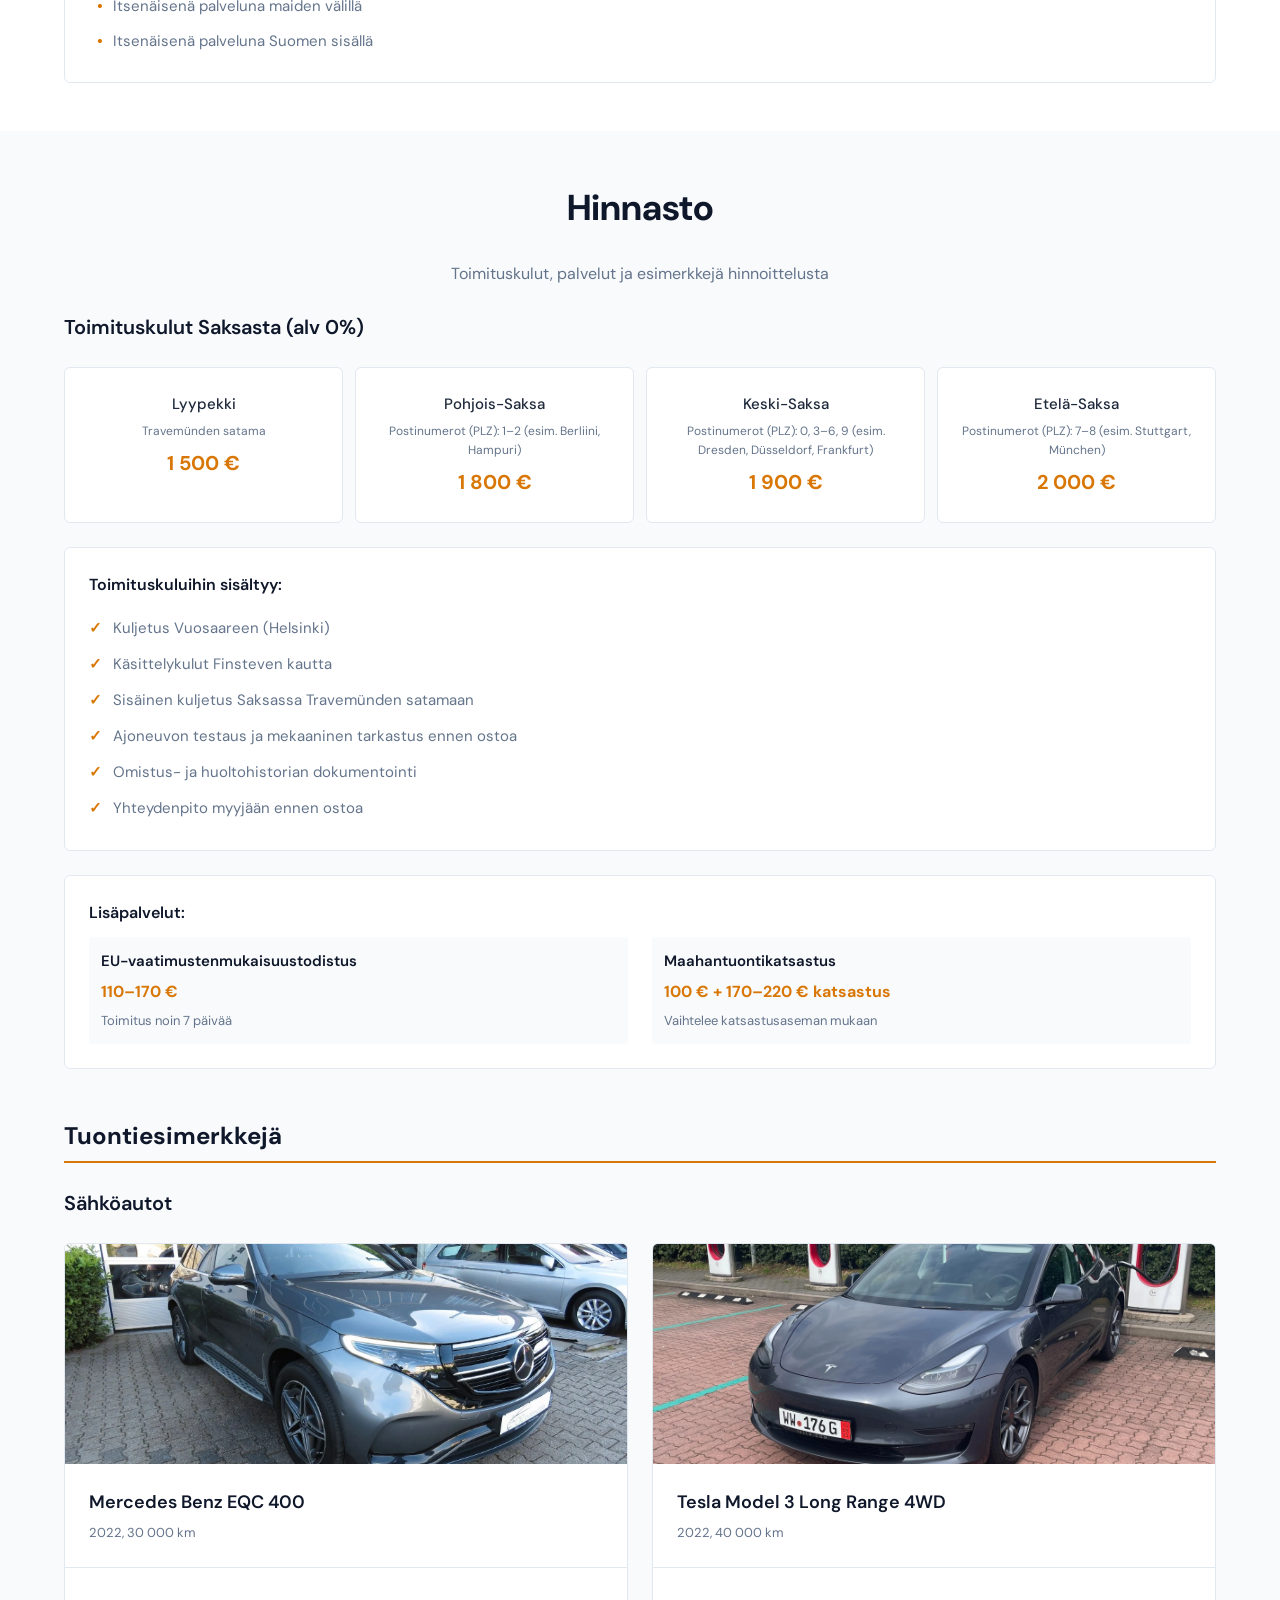
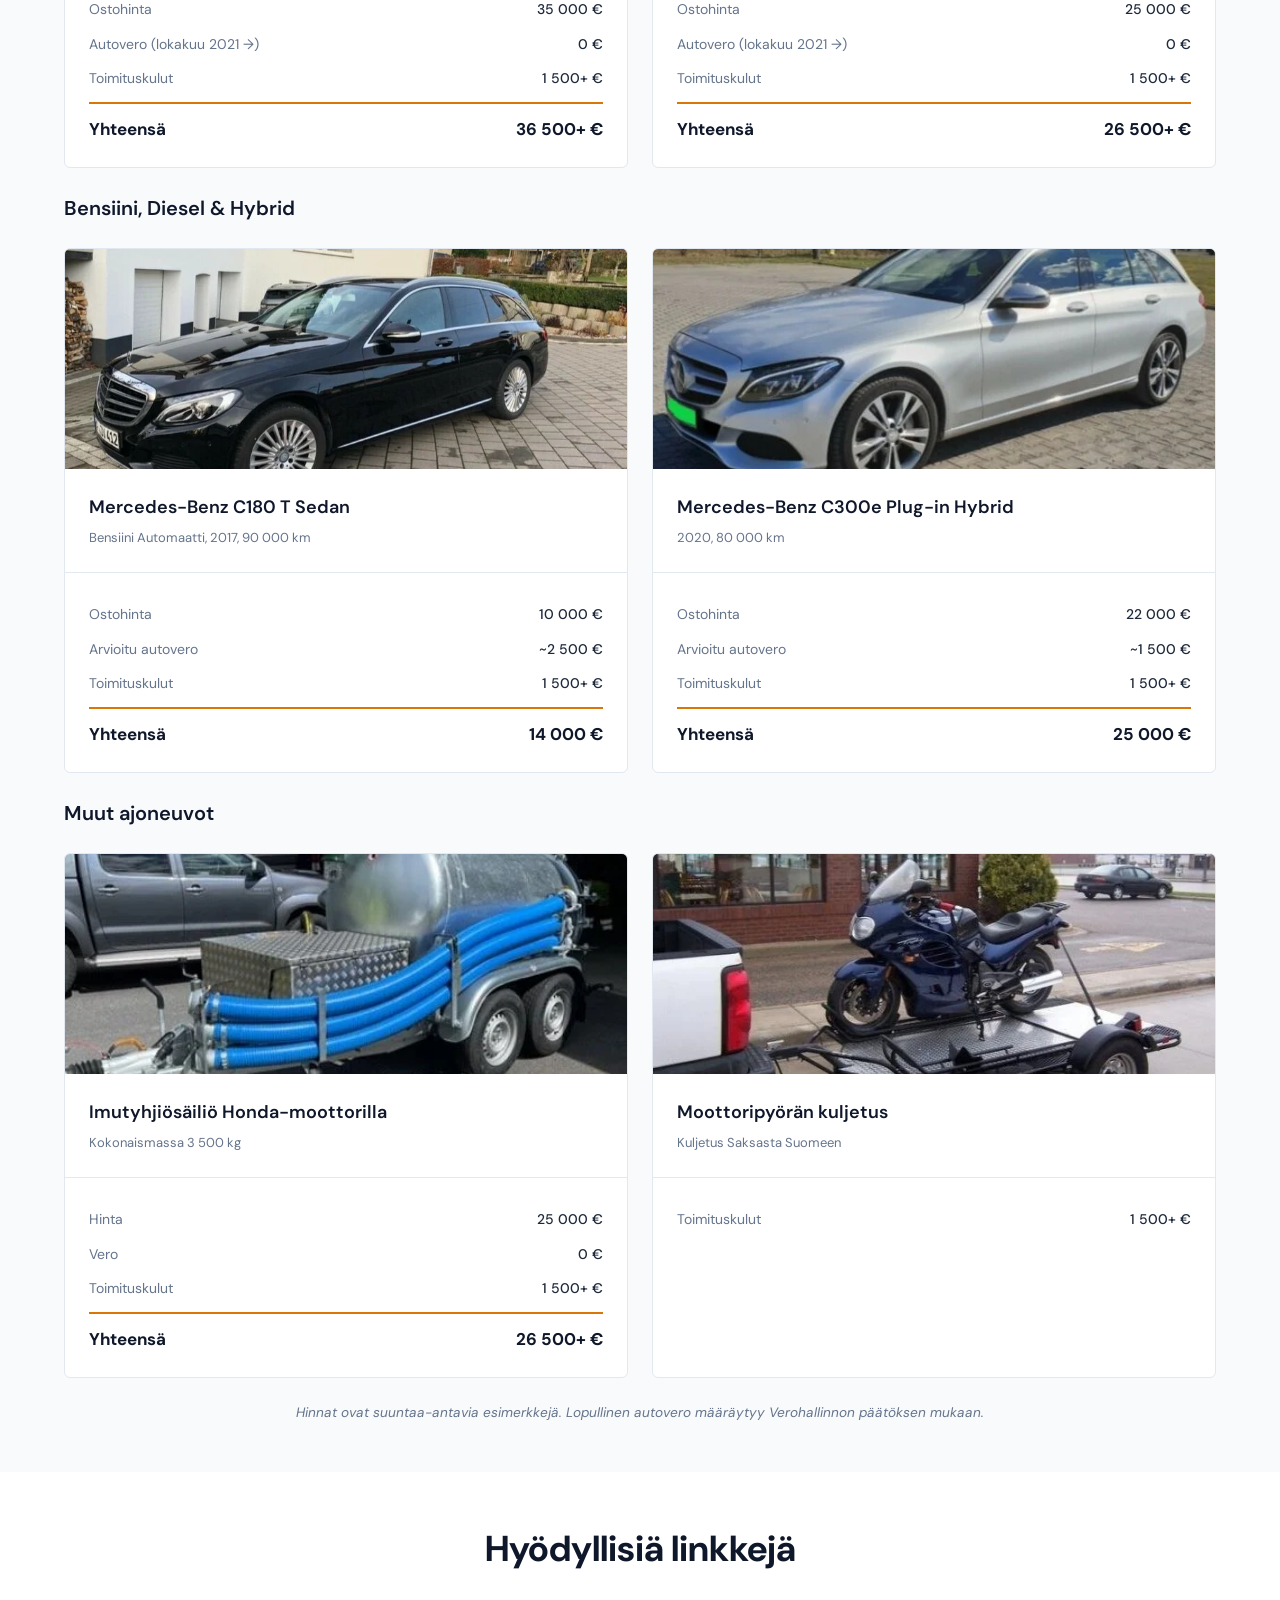
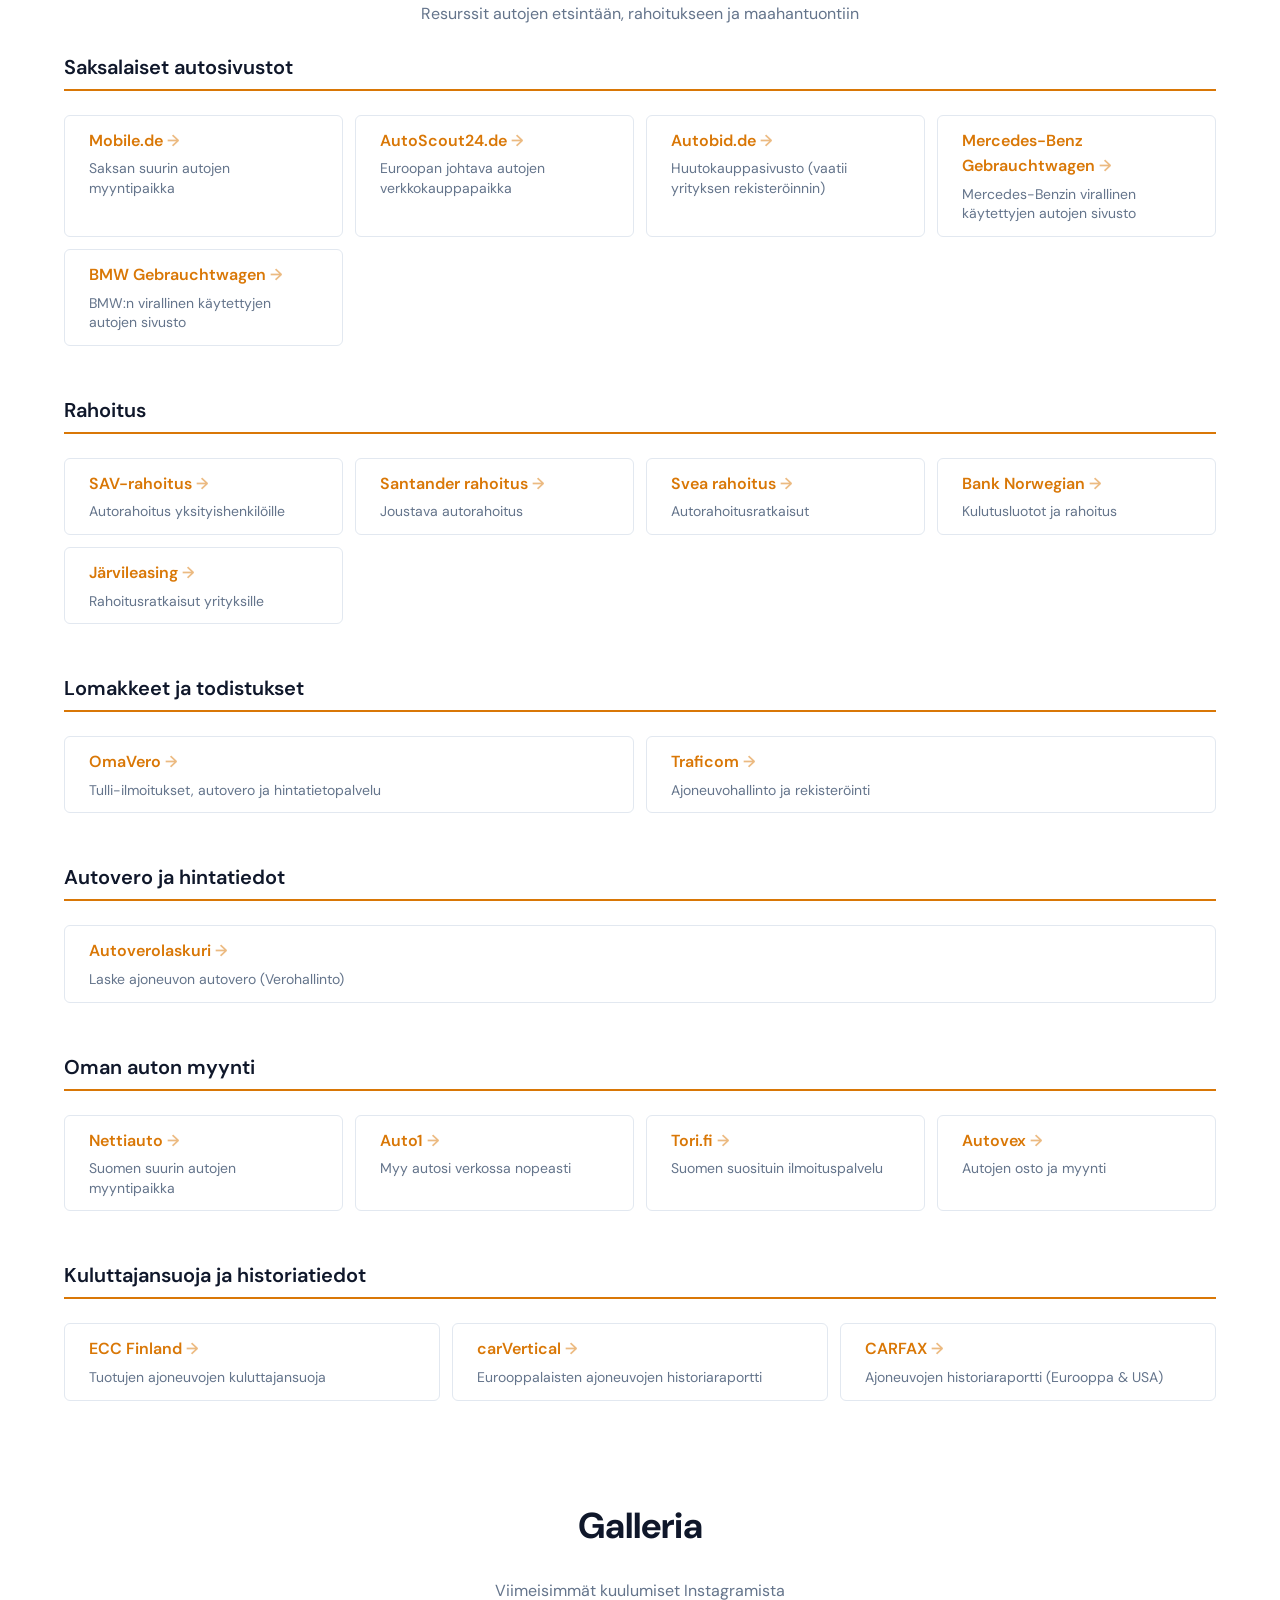
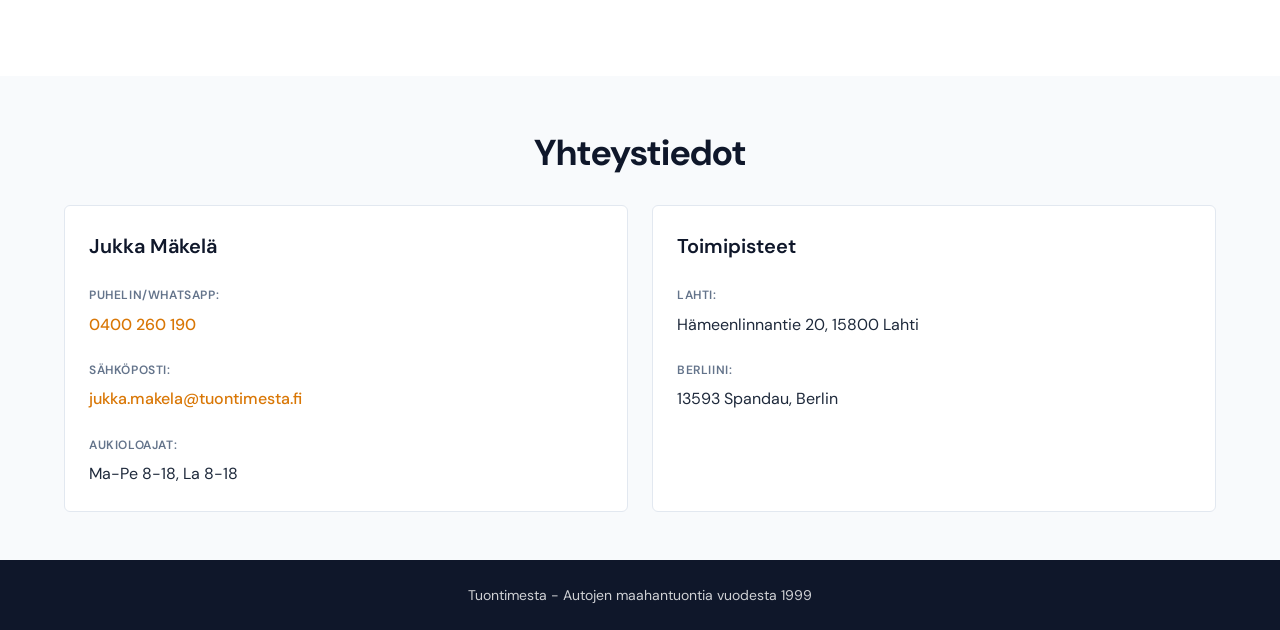
==== commit e3599c37: "Add PLZ 9 to Keski-Saksa delivery zone Co-Authored-By: Claude Opus 4.6 (1M context) <noreply@anthrop" ====
--- a/index.html
+++ b/index.html
@@ -247,7 +247,7 @@
                     </div>
                     <div class="delivery-card">
                         <div class="delivery-location">Keski-Saksa</div>
-                        <div class="delivery-detail">Postinumerot (PLZ): 0, 3–6 (esim. Dresden, Düsseldorf, Frankfurt)</div>
+                        <div class="delivery-detail">Postinumerot (PLZ): 0, 3–6, 9 (esim. Dresden, Düsseldorf, Frankfurt)</div>
                         <div class="delivery-price">1 900 €</div>
                     </div>
                     <div class="delivery-card">
